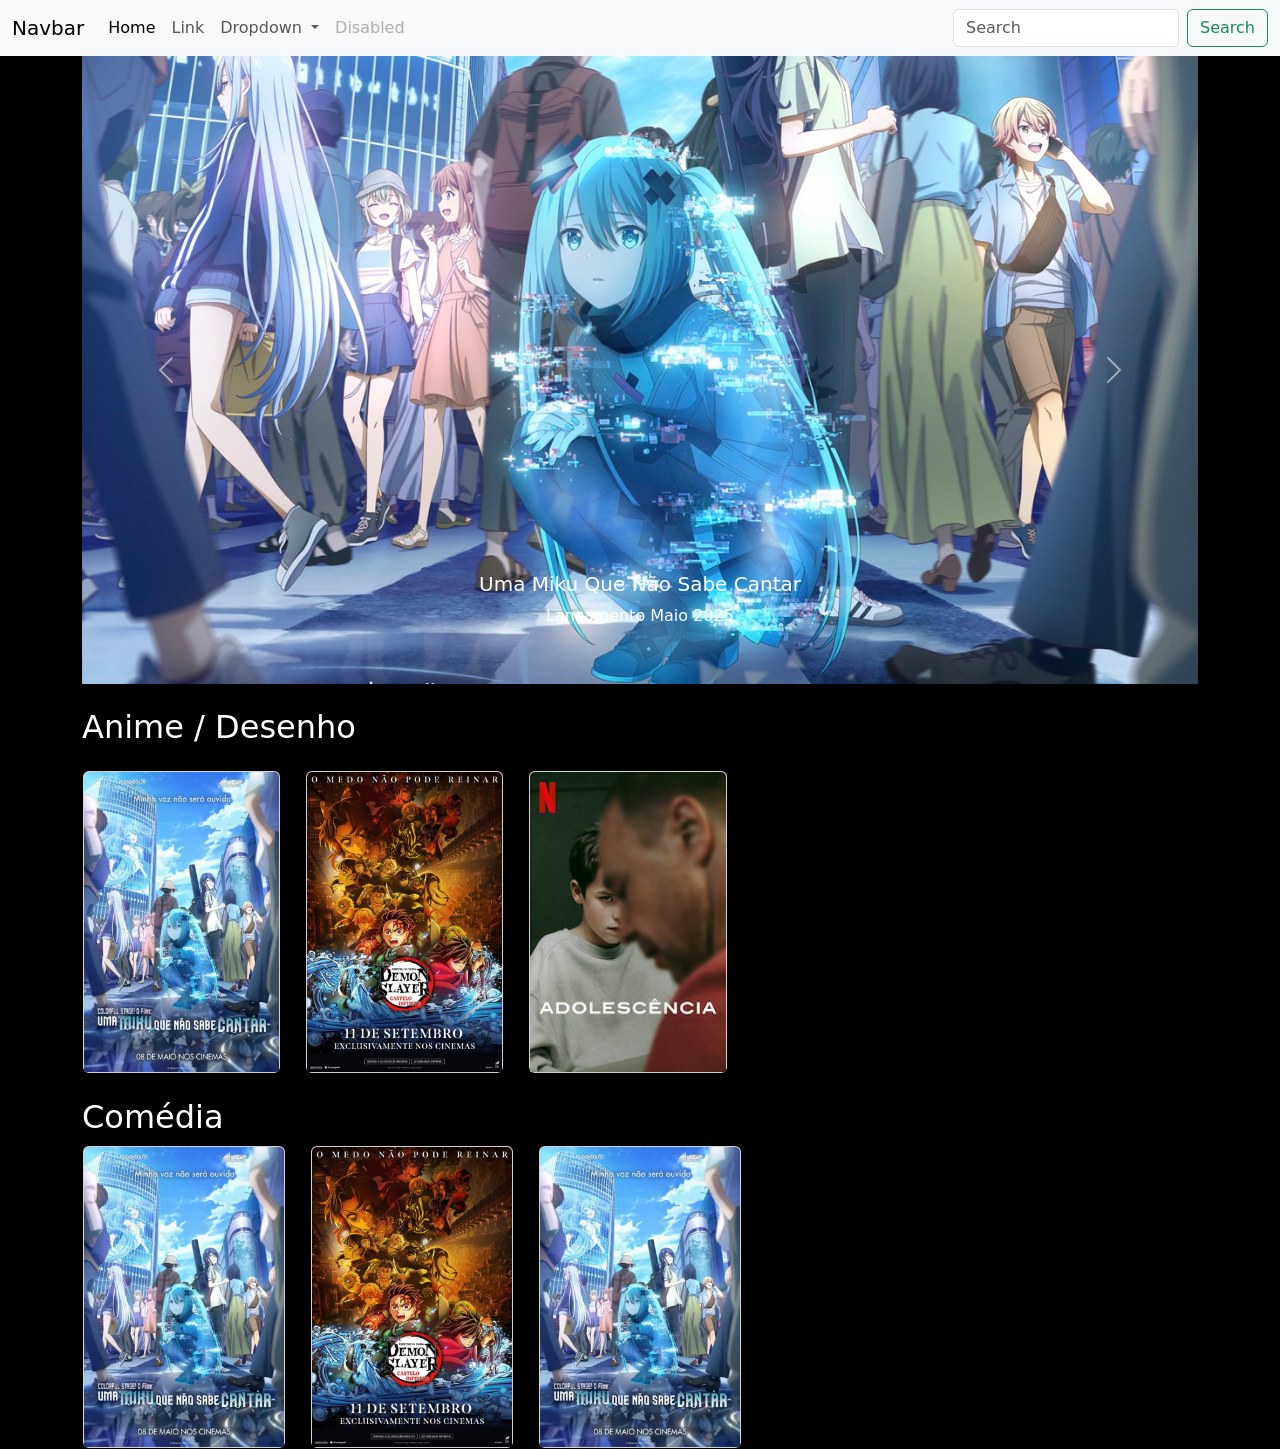
==== index.html @ 9fa7f621 "mudancas" ====
<!DOCTYPE html>
<html lang="en">

<head>
   <meta charset="UTF-8">
   <meta name="viewport" content="width=device-width, initial-scale=1.0, shrink-to-fit=no">

   <link rel="stylesheet" href="assets/css/bootstrap.css">
   <link rel="stylesheet" href="assets/css/style_movies.css">

   <title>Boot</title>
</head>

<body>

   <!-- #region Navbar-->
   <nav class="navbar navbar-expand-lg bg-body-tertiary">
      <div class="container-fluid">
        <a class="navbar-brand" href="#">Navbar</a>
        <button class="navbar-toggler" type="button" data-bs-toggle="collapse" data-bs-target="#navbarSupportedContent" aria-controls="navbarSupportedContent" aria-expanded="false" aria-label="Toggle navigation">
          <span class="navbar-toggler-icon"></span>
        </button>
        <div class="collapse navbar-collapse" id="navbarSupportedContent">
          <ul class="navbar-nav me-auto mb-2 mb-lg-0">
            <li class="nav-item">
              <a class="nav-link active" aria-current="page" href="#">Home</a>
            </li>
            <li class="nav-item">
              <a class="nav-link" href="#">Link</a>
            </li>
            <li class="nav-item dropdown">
              <a class="nav-link dropdown-toggle" href="#" role="button" data-bs-toggle="dropdown" aria-expanded="false">
                Dropdown
              </a>
              <ul class="dropdown-menu">
                <li><a class="dropdown-item" href="#">Action</a></li>
                <li><a class="dropdown-item" href="#">Another action</a></li>
                <li><hr class="dropdown-divider"></li>
                <li><a class="dropdown-item" href="#">Something else here</a></li>
              </ul>
            </li>
            <li class="nav-item">
              <a class="nav-link disabled" aria-disabled="true">Disabled</a>
            </li>
          </ul>
          <form class="d-flex" role="search">
            <input class="form-control me-2" type="search" placeholder="Search" aria-label="Search">
            <button class="btn btn-outline-success" type="submit">Search</button>
          </form>
        </div>
      </div>
    </nav>
   <!-- #endregion -->

   <!-- #region Carousel <-->
   <div class="container mb-4">
      <div id="carouselExampleAutoplaying" class="carousel slide" data-bs-ride="carousel">
         <div class="carousel-inner">
           <div class="carousel-item active">
             <img src="assets/images/hatsune-miku-capa-grande.webp" class="d-block w-100" alt="...">
             <div class="carousel-caption d-block">
               <h5>Uma Miku Que Não Sabe Cantar</h5>
               <p>Lançamento Maio 2025</p>
             </div>
           </div>
           <div class="carousel-item">
             <img src="assets/images/demon-slayer-capa-grande.webp" class="d-block w-100" alt="...">
             <div class="carousel-caption d-block">
               <h5>Demon Slayer: Castelo Infinito</h5>
               <p>Lançamento Setembro 2025</p>
             </div>
           </div>
           <div class="carousel-item">
             <img src="assets/images/hatsune-miku-capa-grande.webp" class="d-block w-100" alt="...">
             <div class="carousel-caption d-block">
               <h5>Uma Miku Que Não Sabe Cantar</h5>
               <p>Lançamento Julho 2025</p>
             </div>
           </div>
         </div>
         <button class="carousel-control-prev" type="button" data-bs-target="#carouselExampleAutoplaying" data-bs-slide="prev">
           <span class="carousel-control-prev-icon" aria-hidden="true"></span>
           <span class="visually-hidden">Previous</span>
         </button>
         <button class="carousel-control-next" type="button" data-bs-target="#carouselExampleAutoplaying" data-bs-slide="next">
           <span class="carousel-control-next-icon" aria-hidden="true"></span>
           <span class="visually-hidden">Next</span>
         </button>
       </div>
   </div>
    <!-- #endregion -->
   
   <!-- #region Container Comédia-->
   <div class="container container-fluid mb-2">
      <h2>Anime / Desenho</h2>

      <div class="card-area">
         <div class="row row-cols-2 row-cols-sm-4 row-cols-md-5 flex-nowrap g-3 g-md-0">
         <div class="col pt-md-3 pb-md-3 ps-md-4">
         <!-- #region Hatsune Miku card -->
            <button type="button" class="btn p-0" data-bs-toggle="modal"
            data-bs-target="#HatsuneMikuModal">
               <div class="card">
                  <img src="assets/images/hatsune-miku-capa.webp"    class="card-img-top" alt="hatsune-miku-capa">
               </div>
            </button>

            <!-- Modal -->
            <div class="modal fade" id="HatsuneMikuModal" tabindex="-1" aria-labelledby="exampleModalLabel"
               aria-hidden="true">
               <div class="modal-dialog">
                  <div class="modal-content">
                     <div class="modal-header">
                        <h1 class="modal-title fs-5" id="exampleModalLabel">Uma Miku Que Não Sabe Cantar</h1>
                        <button type="button" class="btn-close" data-bs-dismiss="modal" aria-label="Close"></button>
                     </div>
                     <div class="modal-body">
                        <img src="assets/images/hatsune-miku-capa-grande.webp" alt="hatsune-miku-capa-grande"
                           class="img-fluid mb-2">
                        <p style="text-align: justify; text-indent: 1.5em;">Hatsune Miku, a icônica diva virtual, luta
                           para compartilhar sua música com todos, mas algo não está funcionando. É então que ela cruza
                           caminhos com Ichika, uma jovem cantora com um talento único para tocar os corações das
                           pessoas através de suas apresentações de rua. Desesperada, Miku pede sua ajuda para garantir
                           que sua música alcance aqueles que mais precisam. Juntas, elas embarcam em uma aventura
                           mágica e musical que mudará suas vidas para sempre.</p>
                     </div>
                     <div class="modal-footer">
                        <button type="button" class="btn btn-secondary" data-bs-dismiss="modal">Close</button>
                     </div>
                  </div>
               </div>
            </div>
         <!-- #endregion -->
         </div>
         <div class="col pt-md-3 pb-md-3 ps-md-4">
         <!-- #region Demon Slayer card -->
            <button type="button" class="btn p-0" data-bs-toggle="modal"
            data-bs-target="#demonSlayerModal">
               <div class="card h-100">
                  <img src="assets/images/demon-slayer-capa.webp"    class="card-img-top" alt="demon-slayer-capa">
               </div>
            </button>

            <!-- Modal -->
            <div class="modal fade" id="demonSlayerModal" tabindex="-1" aria-labelledby="exampleModalLabel"
               aria-hidden="true">
               <div class="modal-dialog">
                  <div class="modal-content">
                     <div class="modal-header">
                        <h1 class="modal-title fs-5" id="Demon Slayer">Demon Slayer: Castelo Infinito</h1>
                        <button type="button" class="btn-close" data-bs-dismiss="modal" aria-label="Close"></button>
                     </div>
                     <div class="modal-body">
                        <img src="assets/images/demon-slayer-capa-grande.webp" alt="demon-slayer-capa-grande"
                           class="img-fluid mb-2">
                        <p style="text-align: justify; text-indent: 1.5em;">Japão, era Taisho. Tanjiro, um bondoso
                           jovem
                           que ganha a vida vendendo carvão, descobre que sua família foi massacrada por um demônio.
                           E
                           pra piorar, Nezuko, sua irmã mais nova e única sobrevivente, também foi transformada num
                           demônio. Arrasado com esta sombria realidade, Tanjiro decide se tornar um matador de
                           demônios
                           para fazer sua irmã voltar a ser humana, e para matar o demônio que matou sua família. Um
                           triste conto sobre dois irmãos, onde os destinos dos humanos e dos demônios se entrelaçam,
                           começa agora.</p>
                     </div>
                     <div class="modal-footer">
                        <button type="button" class="btn btn-secondary" data-bs-dismiss="modal">Close</button>
                     </div>
                  </div>
               </div>
            </div>
         <!-- #endregion -->
         </div>
         <div class="col pt-md-3 pb-md-3 ps-md-4">
         <!-- #region Demon Slayer card -->
            <button type="button" class="btn p-0"data-bs-toggle="modal"
            data-bs-target="#13">
               <div class="card h-100">
                  <img src="assets/images/adolescencia.jpg"   class="card-img-top" alt="adolescencia">
               </div>
            </button>
         </div>
         </div>
      </div>
   </div>
   <!-- #endregion -->
   

   <!-- #region Container Comédia-->
   <div class="container container-fluid">
      <h2>Comédia</h2>

      <div class="overflow-x-scroll">
         <div class="row row-cols-2 row-cols-sm-4 row-cols-md-5 flex-nowrap">
         <div class="col">
         <!-- #region Hatsune Miku card -->
            <button type="button" class="btn p-0" data-bs-toggle="modal"
            data-bs-target="#HatsuneMikuModal">
               <div class="card h-100">
                  <img src="assets/images/hatsune-miku-capa.webp"    class="card-img-top" alt="hatsune-miku-capa">
               </div>
            </button>

            <!-- Modal -->
            <div class="modal fade" id="HatsuneMikuModal" tabindex="-1" aria-labelledby="exampleModalLabel"
               aria-hidden="true">
               <div class="modal-dialog">
                  <div class="modal-content">
                     <div class="modal-header">
                        <h1 class="modal-title fs-5" id="exampleModalLabel">Uma Miku Que Não Sabe Cantar</h1>
                        <button type="button" class="btn-close" data-bs-dismiss="modal" aria-label="Close"></button>
                     </div>
                     <div class="modal-body">
                        <img src="assets/images/hatsune-miku-capa-grande.webp" alt="hatsune-miku-capa-grande"
                           class="img-fluid mb-2">
                        <p style="text-align: justify; text-indent: 1.5em;">Hatsune Miku, a icônica diva virtual, luta
                           para compartilhar sua música com todos, mas algo não está funcionando. É então que ela cruza
                           caminhos com Ichika, uma jovem cantora com um talento único para tocar os corações das
                           pessoas através de suas apresentações de rua. Desesperada, Miku pede sua ajuda para garantir
                           que sua música alcance aqueles que mais precisam. Juntas, elas embarcam em uma aventura
                           mágica e musical que mudará suas vidas para sempre.</p>
                     </div>
                     <div class="modal-footer">
                        <button type="button" class="btn btn-secondary" data-bs-dismiss="modal">Close</button>
                     </div>
                  </div>
               </div>
            </div>
         <!-- #endregion -->
         </div>
         <div class="col">
         <!-- #region Demon Slayer card -->
            <button type="button" class="btn p-0" data-bs-toggle="modal"
            data-bs-target="#demonSlayerModal">
               <div class="card h-100">
                  <img src="assets/images/demon-slayer-capa.webp"    class="card-img-top" alt="demon-slayer-capa">
               </div>
            </button>

            <!-- Modal -->
            <div class="modal fade" id="demonSlayerModal" tabindex="-1" aria-labelledby="exampleModalLabel"
               aria-hidden="true">
               <div class="modal-dialog">
                  <div class="modal-content">
                     <div class="modal-header">
                        <h1 class="modal-title fs-5" id="Demon Slayer">Demon Slayer: Castelo Infinito</h1>
                        <button type="button" class="btn-close" data-bs-dismiss="modal" aria-label="Close"></button>
                     </div>
                     <div class="modal-body">
                        <img src="assets/images/demon-slayer-capa-grande.webp" alt="demon-slayer-capa-grande"
                           class="img-fluid mb-2">
                        <p style="text-align: justify; text-indent: 1.5em;">Japão, era Taisho. Tanjiro, um bondoso
                           jovem
                           que ganha a vida vendendo carvão, descobre que sua família foi massacrada por um demônio.
                           E
                           pra piorar, Nezuko, sua irmã mais nova e única sobrevivente, também foi transformada num
                           demônio. Arrasado com esta sombria realidade, Tanjiro decide se tornar um matador de
                           demônios
                           para fazer sua irmã voltar a ser humana, e para matar o demônio que matou sua família. Um
                           triste conto sobre dois irmãos, onde os destinos dos humanos e dos demônios se entrelaçam,
                           começa agora.</p>
                     </div>
                     <div class="modal-footer">
                        <button type="button" class="btn btn-secondary" data-bs-dismiss="modal">Close</button>
                     </div>
                  </div>
               </div>
            </div>
         <!-- #endregion -->
         </div>
         <div class="col">
         <!-- #region Hatsune Miku Card -->
            <button type="button" class="btn p-0" data-bs-toggle="modal"
            data-bs-target="#HatsuneMikuModal">
               <div class="card h-100">
                  <img src="assets/images/hatsune-miku-capa.webp"    class="card-img-top" alt="hatsune-miku-capa">
               </div>
            </button>

            <!-- Modal -->
            <div class="modal fade" id="HatsuneMikuModal" tabindex="-1" aria-labelledby="exampleModalLabel"
               aria-hidden="true">
               <div class="modal-dialog">
                  <div class="modal-content">
                     <div class="modal-header">
                        <h1 class="modal-title fs-5" id="exampleModalLabel">Uma Miku Que Não Sabe Cantar</h1>
                        <button type="button" class="btn-close" data-bs-dismiss="modal" aria-label="Close"></button>
                     </div>
                     <div class="modal-body">
                        <img src="assets/images/hatsune-miku-capa-grande.webp" alt="hatsune-miku-capa-grande"
                           class="img-fluid mb-2">
                        <p style="text-align: justify; text-indent: 1.5em;">Hatsune Miku, a icônica diva virtual, luta
                           para compartilhar sua música com todos, mas algo não está funcionando. É então que ela cruza
                           caminhos com Ichika, uma jovem cantora com um talento único para tocar os corações das
                           pessoas através de suas apresentações de rua. Desesperada, Miku pede sua ajuda para garantir
                           que sua música alcance aqueles que mais precisam. Juntas, elas embarcam em uma aventura
                           mágica e musical que mudará suas vidas para sempre.</p>
                     </div>
                     <div class="modal-footer">
                        <button type="button" class="btn btn-secondary" data-bs-dismiss="modal">Close</button>
                     </div>
                  </div>
               </div>
            </div>
         <!-- #endregion -->
         </div>
      </div>
   </div>
   <!-- #endregion -->

   <script src="assets/js/bootstrap.bundle.js"></script>
   <script src="assets/js/script.js"></script>
</body>

</html>
---- assets/css/style_movies.css ----
body {
    background-color: black;
    color: white;
    margin: 0;
    padding: 0;
  }

  .content {
    position: relative;
    z-index: 2;
  }

  .card {
    height: 100%;
    width: 100%;
    display: flex;
    flex-direction: column;
    aspect-ratio: 32/47;
  }
  .card img {
    object-fit: fit;
    height: 300px;
    width: 100%;
  }
  @media(min-width: 768px){
  .card:hover{
    transform: scale(1.1);
  }
  }
  .text-darkgrey {
    color: darkgrey;
  }

  .card-area {
    overflow-x: scroll;
    overflow-y: hidden;
  }
  @media(min-width: 768px){
  .card-area {
    position: relative; left: -1.5rem;
  }
}
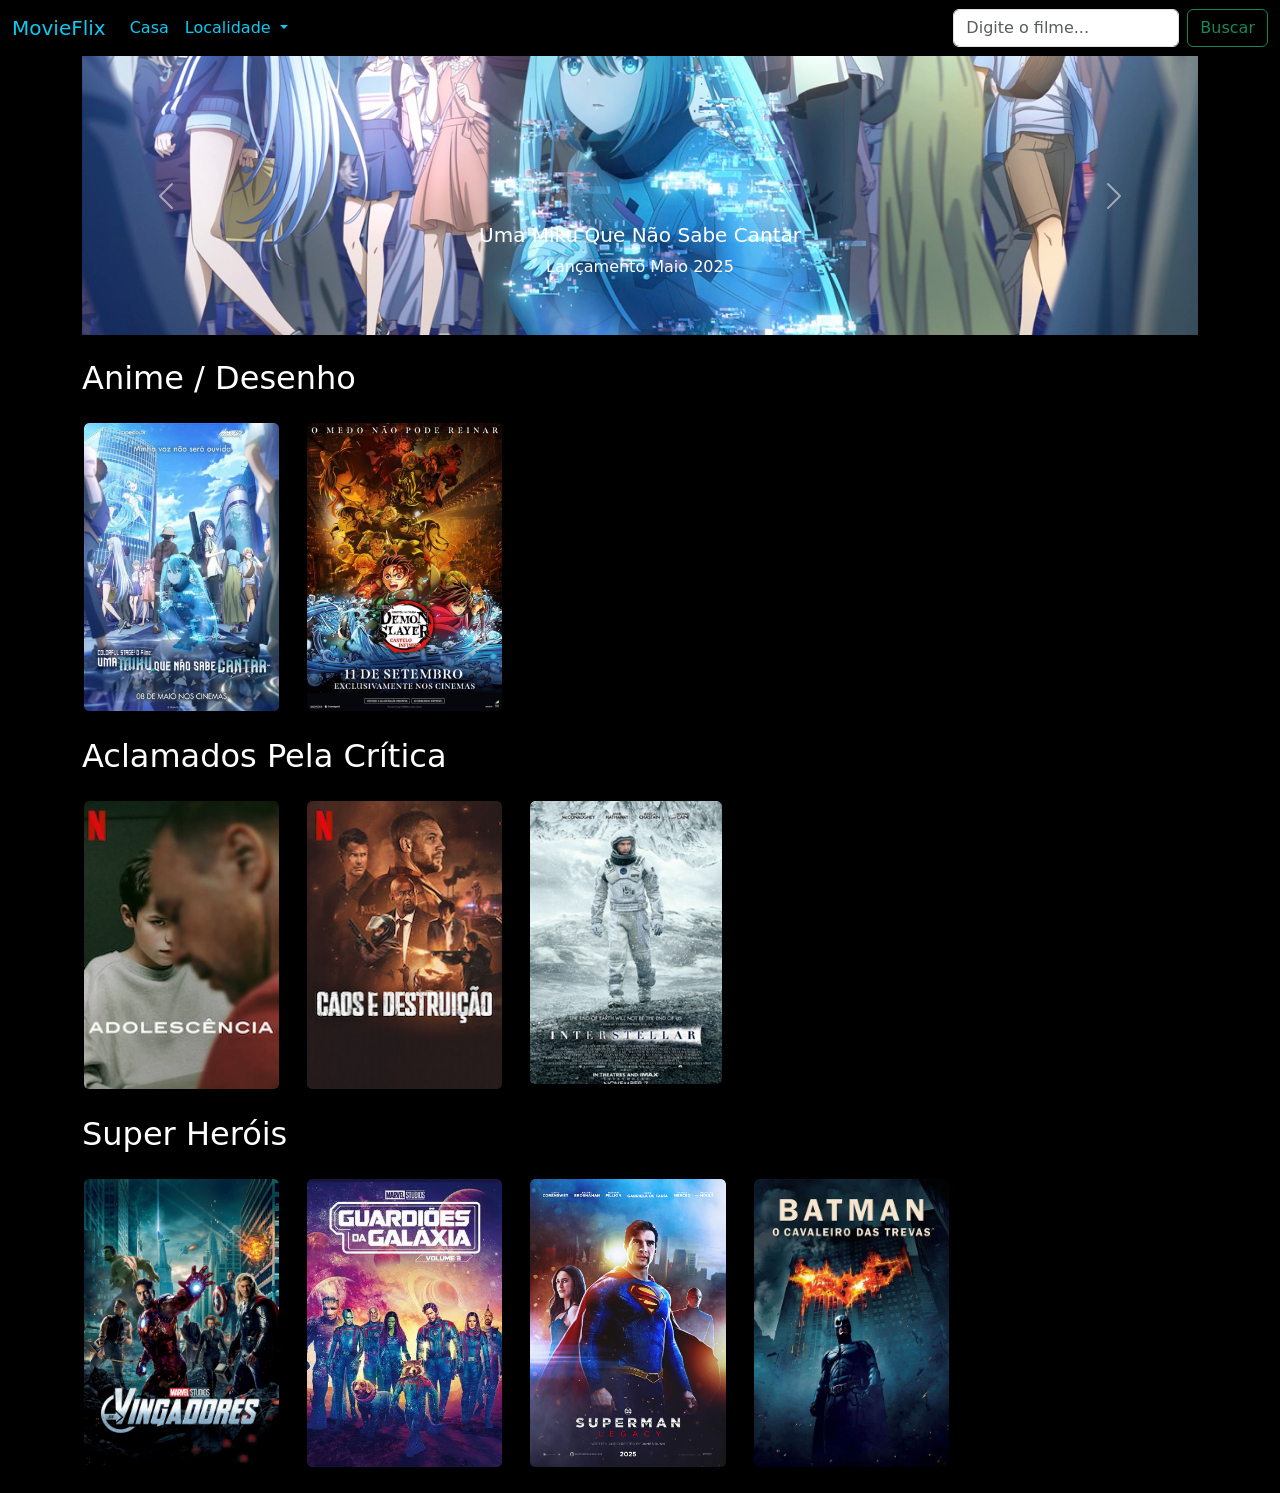
==== commit 9b370551: "add more category and changed modal" ====
--- a/index.html
+++ b/index.html
@@ -7,6 +7,7 @@
 
    <link rel="stylesheet" href="assets/css/bootstrap.css">
    <link rel="stylesheet" href="assets/css/style_movies.css">
+   <link rel="stylesheet" href="assets/css/style_modal.css">
 
    <title>Boot</title>
 </head>
@@ -14,38 +15,32 @@
 <body>
 
    <!-- #region Navbar-->
-   <nav class="navbar navbar-expand-lg bg-body-tertiary">
+   <nav class="navbar navbar-expand-lg">
       <div class="container-fluid">
-        <a class="navbar-brand" href="#">Navbar</a>
+        <a class="navbar-brand text-info" href="#">MovieFlix</a>
         <button class="navbar-toggler" type="button" data-bs-toggle="collapse" data-bs-target="#navbarSupportedContent" aria-controls="navbarSupportedContent" aria-expanded="false" aria-label="Toggle navigation">
           <span class="navbar-toggler-icon"></span>
         </button>
         <div class="collapse navbar-collapse" id="navbarSupportedContent">
           <ul class="navbar-nav me-auto mb-2 mb-lg-0">
             <li class="nav-item">
-              <a class="nav-link active" aria-current="page" href="#">Home</a>
-            </li>
-            <li class="nav-item">
-              <a class="nav-link" href="#">Link</a>
+              <a class="nav-link active text-info" aria-current="page" href="#">Casa</a>
             </li>
             <li class="nav-item dropdown">
-              <a class="nav-link dropdown-toggle" href="#" role="button" data-bs-toggle="dropdown" aria-expanded="false">
-                Dropdown
+              <a class="nav-link dropdown-toggle text-info" href="#" role="button" data-bs-toggle="dropdown" aria-expanded="false">
+                Localidade
               </a>
-              <ul class="dropdown-menu">
-                <li><a class="dropdown-item" href="#">Action</a></li>
-                <li><a class="dropdown-item" href="#">Another action</a></li>
+              <ul class="dropdown-menu" style="background-color: #0F0F0F;">
+                <li><a class="dropdown-item text-info" href="#">Rio de Janeiro</a></li>
+                <li><a class="dropdown-item text-info" href="#">São Paulo</a></li>
                 <li><hr class="dropdown-divider"></li>
-                <li><a class="dropdown-item" href="#">Something else here</a></li>
+                <li><a class="dropdown-item text-info" href="#">Brasil</a></li>
               </ul>
-            </li>
-            <li class="nav-item">
-              <a class="nav-link disabled" aria-disabled="true">Disabled</a>
             </li>
           </ul>
           <form class="d-flex" role="search">
-            <input class="form-control me-2" type="search" placeholder="Search" aria-label="Search">
-            <button class="btn btn-outline-success" type="submit">Search</button>
+            <input class="form-control me-2" type="search" placeholder="Digite o filme..." aria-label="Search">
+            <button class="btn btn-outline-success" type="submit">Buscar</button>
           </form>
         </div>
       </div>
@@ -71,10 +66,10 @@
              </div>
            </div>
            <div class="carousel-item">
-             <img src="assets/images/hatsune-miku-capa-grande.webp" class="d-block w-100" alt="...">
+             <img src="assets/images/interestelar-capa-grande.png" class="d-block w-100" alt="...">
              <div class="carousel-caption d-block">
-               <h5>Uma Miku Que Não Sabe Cantar</h5>
-               <p>Lançamento Julho 2025</p>
+               <h5>Interestelar</h5>
+               <p>Lançamento Janeiro 2025</p>
              </div>
            </div>
          </div>
@@ -90,7 +85,7 @@
    </div>
     <!-- #endregion -->
    
-   <!-- #region Container Comédia-->
+   <!-- #region Container Anime-->
    <div class="container container-fluid mb-2">
       <h2>Anime / Desenho</h2>
 
@@ -106,30 +101,42 @@
             </button>
 
             <!-- Modal -->
-            <div class="modal fade" id="HatsuneMikuModal" tabindex="-1" aria-labelledby="exampleModalLabel"
-               aria-hidden="true">
-               <div class="modal-dialog">
-                  <div class="modal-content">
-                     <div class="modal-header">
-                        <h1 class="modal-title fs-5" id="exampleModalLabel">Uma Miku Que Não Sabe Cantar</h1>
-                        <button type="button" class="btn-close" data-bs-dismiss="modal" aria-label="Close"></button>
-                     </div>
-                     <div class="modal-body">
-                        <img src="assets/images/hatsune-miku-capa-grande.webp" alt="hatsune-miku-capa-grande"
-                           class="img-fluid mb-2">
-                        <p style="text-align: justify; text-indent: 1.5em;">Hatsune Miku, a icônica diva virtual, luta
-                           para compartilhar sua música com todos, mas algo não está funcionando. É então que ela cruza
-                           caminhos com Ichika, uma jovem cantora com um talento único para tocar os corações das
-                           pessoas através de suas apresentações de rua. Desesperada, Miku pede sua ajuda para garantir
-                           que sua música alcance aqueles que mais precisam. Juntas, elas embarcam em uma aventura
-                           mágica e musical que mudará suas vidas para sempre.</p>
-                     </div>
-                     <div class="modal-footer">
-                        <button type="button" class="btn btn-secondary" data-bs-dismiss="modal">Close</button>
-                     </div>
-                  </div>
-               </div>
-            </div>
+            <div class="modal fade" id="HatsuneMikuModal" tabindex="-1" aria-hidden="true">
+               <div class="modal-dialog modal-dialog-centered modal-lg">
+                 <div class="modal-content bg-darkgrey text-white border-0 rounded-4 overflow-hidden">
+             
+                   <div class="modal-body p-0 position-relative">
+                     <div class="position-relative">
+                       <img src="assets/images/hatsune-miku-capa-grande.webp" class="w-100 object-fit-cover" style="max-height: 300px; object-position: top;" alt="">
+                       <button type="button" class="btn-close btn-close-white position-absolute top-0 end-0 m-3" data-bs-dismiss="modal" aria-label="Close"></button>
+                       <div class="position-absolute bottom-0 start-0 w-100 p-4 bg-gradient-dark">
+                         <h1 class="display-6 fw-bold text-shadow">UMA MIKU QUE NÃO SABE CANTAR</h1>
+                       </div>
+                     </div>
+             
+                     <div class="p-4">
+                       <div class="mb-3 d-flex flex-wrap gap-2">
+                         <span class="badge bg-secondary">2025</span>
+                         <span class="badge bg-secondary">A10</span>
+                         <span class="badge bg-secondary">Filme</span>
+                         <span class="badge bg-secondary">Anime</span>
+                       </div>
+             
+                       <p style="text-align: justify; text-indent: 1.5em;">Hatsune Miku, a icônica diva virtual, luta
+                        para compartilhar sua música com todos, mas algo não está funcionando. É então que ela cruza
+                        caminhos com Ichika, uma jovem cantora com um talento único para tocar os corações das
+                        pessoas através de suas apresentações de rua. Desesperada, Miku pede sua ajuda para garantir
+                        que sua música alcance aqueles que mais precisam. Juntas, elas embarcam em uma aventura
+                        mágica e musical que mudará suas vidas para sempre.</p>
+             
+                       <button class="btn btn-info mt-3">
+                         Vamos lá <i class="bi bi-arrow-right"></i>
+                       </button>
+                     </div>
+                   </div>
+                 </div>
+               </div>
+             </div>
          <!-- #endregion -->
          </div>
          <div class="col pt-md-3 pb-md-3 ps-md-4">
@@ -142,44 +149,47 @@
             </button>
 
             <!-- Modal -->
-            <div class="modal fade" id="demonSlayerModal" tabindex="-1" aria-labelledby="exampleModalLabel"
-               aria-hidden="true">
-               <div class="modal-dialog">
-                  <div class="modal-content">
-                     <div class="modal-header">
-                        <h1 class="modal-title fs-5" id="Demon Slayer">Demon Slayer: Castelo Infinito</h1>
-                        <button type="button" class="btn-close" data-bs-dismiss="modal" aria-label="Close"></button>
-                     </div>
-                     <div class="modal-body">
-                        <img src="assets/images/demon-slayer-capa-grande.webp" alt="demon-slayer-capa-grande"
-                           class="img-fluid mb-2">
-                        <p style="text-align: justify; text-indent: 1.5em;">Japão, era Taisho. Tanjiro, um bondoso
-                           jovem
-                           que ganha a vida vendendo carvão, descobre que sua família foi massacrada por um demônio.
-                           E
-                           pra piorar, Nezuko, sua irmã mais nova e única sobrevivente, também foi transformada num
-                           demônio. Arrasado com esta sombria realidade, Tanjiro decide se tornar um matador de
-                           demônios
-                           para fazer sua irmã voltar a ser humana, e para matar o demônio que matou sua família. Um
-                           triste conto sobre dois irmãos, onde os destinos dos humanos e dos demônios se entrelaçam,
-                           começa agora.</p>
-                     </div>
-                     <div class="modal-footer">
-                        <button type="button" class="btn btn-secondary" data-bs-dismiss="modal">Close</button>
-                     </div>
-                  </div>
-               </div>
-            </div>
+            <div class="modal fade" id="demonSlayerModal" tabindex="-1" aria-hidden="true">
+               <div class="modal-dialog modal-dialog-centered modal-lg">
+                 <div class="modal-content bg-darkgrey text-white border-0 rounded-4 overflow-hidden">
+             
+                   <div class="modal-body p-0 position-relative">
+                     <div class="position-relative">
+                       <img src="assets/images/demon-slayer-capa-grande.webp" class="w-100 object-fit-cover" style="max-height: 300px; object-position: top;" alt="">
+                       <button type="button" class="btn-close btn-close-white position-absolute top-0 end-0 m-3" data-bs-dismiss="modal" aria-label="Close"></button>
+                       <div class="position-absolute bottom-0 start-0 w-100 p-4 bg-gradient-dark">
+                         <h1 class="display-6 fw-bold text-shadow">DEMON SLAYER</h1>
+                       </div>
+                     </div>
+             
+                     <div class="p-4">
+                       <div class="mb-3 d-flex flex-wrap gap-2">
+                         <span class="badge bg-secondary">2025</span>
+                         <span class="badge bg-secondary">A12</span>
+                         <span class="badge bg-secondary">Filme</span>
+                         <span class="badge bg-secondary">Anime</span>
+                       </div>
+             
+                       <p style="text-align: justify; text-indent: 1.5em;">Japão, era Taisho. Tanjiro, um bondoso
+                        jovem
+                        que ganha a vida vendendo carvão, descobre que sua família foi massacrada por um demônio.
+                        E
+                        pra piorar, Nezuko, sua irmã mais nova e única sobrevivente, também foi transformada num
+                        demônio. Arrasado com esta sombria realidade, Tanjiro decide se tornar um matador de
+                        demônios
+                        para fazer sua irmã voltar a ser humana, e para matar o demônio que matou sua família. Um
+                        triste conto sobre dois irmãos, onde os destinos dos humanos e dos demônios se entrelaçam,
+                        começa agora.</p>
+             
+                       <button class="btn btn-info mt-3">
+                         Vamos lá <i class="bi bi-arrow-right"></i>
+                       </button>
+                     </div>
+                   </div>
+                 </div>
+               </div>
+             </div>
          <!-- #endregion -->
-         </div>
-         <div class="col pt-md-3 pb-md-3 ps-md-4">
-         <!-- #region Demon Slayer card -->
-            <button type="button" class="btn p-0"data-bs-toggle="modal"
-            data-bs-target="#13">
-               <div class="card h-100">
-                  <img src="assets/images/adolescencia.jpg"   class="card-img-top" alt="adolescencia">
-               </div>
-            </button>
          </div>
          </div>
       </div>
@@ -187,128 +197,343 @@
    <!-- #endregion -->
    
 
-   <!-- #region Container Comédia-->
-   <div class="container container-fluid">
-      <h2>Comédia</h2>
-
-      <div class="overflow-x-scroll">
-         <div class="row row-cols-2 row-cols-sm-4 row-cols-md-5 flex-nowrap">
-         <div class="col">
-         <!-- #region Hatsune Miku card -->
+   <!-- #region Container Serio-->
+   <div class="container container-fluid mb-2">
+      <h2>Aclamados Pela Crítica</h2>
+
+      <div class="card-area">
+         <div class="row row-cols-2 row-cols-sm-4 row-cols-md-5 flex-nowrap g-3 g-md-0">
+         <div class="col pt-md-3 pb-md-3 ps-md-4">
+         <!-- #region Adolescencia card -->
             <button type="button" class="btn p-0" data-bs-toggle="modal"
-            data-bs-target="#HatsuneMikuModal">
+            data-bs-target="#AdolescenciaModal">
                <div class="card h-100">
-                  <img src="assets/images/hatsune-miku-capa.webp"    class="card-img-top" alt="hatsune-miku-capa">
+                  <img src="assets/images/adolescencia.jpg"    class="card-img-top" alt="adolescencia">
                </div>
             </button>
 
             <!-- Modal -->
-            <div class="modal fade" id="HatsuneMikuModal" tabindex="-1" aria-labelledby="exampleModalLabel"
-               aria-hidden="true">
-               <div class="modal-dialog">
-                  <div class="modal-content">
-                     <div class="modal-header">
-                        <h1 class="modal-title fs-5" id="exampleModalLabel">Uma Miku Que Não Sabe Cantar</h1>
-                        <button type="button" class="btn-close" data-bs-dismiss="modal" aria-label="Close"></button>
-                     </div>
-                     <div class="modal-body">
-                        <img src="assets/images/hatsune-miku-capa-grande.webp" alt="hatsune-miku-capa-grande"
-                           class="img-fluid mb-2">
-                        <p style="text-align: justify; text-indent: 1.5em;">Hatsune Miku, a icônica diva virtual, luta
-                           para compartilhar sua música com todos, mas algo não está funcionando. É então que ela cruza
-                           caminhos com Ichika, uma jovem cantora com um talento único para tocar os corações das
-                           pessoas através de suas apresentações de rua. Desesperada, Miku pede sua ajuda para garantir
-                           que sua música alcance aqueles que mais precisam. Juntas, elas embarcam em uma aventura
-                           mágica e musical que mudará suas vidas para sempre.</p>
-                     </div>
-                     <div class="modal-footer">
-                        <button type="button" class="btn btn-secondary" data-bs-dismiss="modal">Close</button>
-                     </div>
+            <div class="modal fade" id="AdolescenciaModal" tabindex="-1" aria-hidden="true">
+               <div class="modal-dialog modal-dialog-centered modal-lg">
+                 <div class="modal-content bg-darkgrey text-white border-0 rounded-4 overflow-hidden">
+             
+                   <div class="modal-body p-0 position-relative">
+                     <div class="position-relative">
+                       <img src="assets/images/adolescencia-capa-grande.png" class="w-100 object-fit-cover" style="max-height: 300px; object-position: top;" alt="">
+                       <button type="button" class="btn-close btn-close-white position-absolute top-0 end-0 m-3" data-bs-dismiss="modal" aria-label="Close"></button>
+                       <div class="position-absolute bottom-0 start-0 w-100 p-4 bg-gradient-dark">
+                         <h1 class="display-6 fw-bold text-shadow">ADOLESCÊNCIA</h1>
+                       </div>
+                     </div>
+             
+                     <div class="p-4">
+                       <div class="mb-3 d-flex flex-wrap gap-2">
+                         <span class="badge bg-secondary">2025</span>
+                         <span class="badge bg-secondary">A14</span>
+                         <span class="badge bg-secondary">Minissérie</span>
+                         <span class="badge bg-secondary">Realities</span>
+                       </div>
+             
+                       <p style="text-align: justify; text-indent: 1.5em;">Em uma pequena cidade do Reino Unido, o menino Jamie, de 13 anos, é acusado de assassinar o seu colega de classe. Enquanto a família vive momentos de grande terror e medo, o pai tenta entender a situação e a psicóloga tenta conversar com o menino para desvendar sua mente. Em meio a tudo, o detetive Luke Bascombe luta para investigar o caso nos mínimos detalhes e descobrir a verdade.</p>
+             
+                       <button class="btn btn-info mt-3">
+                         Vamos lá <i class="bi bi-arrow-right"></i>
+                       </button>
+                     </div>
+                   </div>
+                 </div>
+               </div>
+             </div>
+         <!-- #endregion -->
+         </div>
+         <div class="col pt-md-3 pb-md-3 ps-md-4">
+         <!-- #region CaosEDestruicao card -->
+               <button type="button" class="btn p-0" data-bs-toggle="modal"
+               data-bs-target="#CaosEDestruicaoModal">
+                  <div class="card h-100">
+                     <img src="assets/images/caos_e_destruicao.jpg"    class="card-img-top" alt="adolescencia">
                   </div>
-               </div>
+               </button>
+   
+               <!-- Modal -->
+               <div class="modal fade" id="CaosEDestruicaoModal" tabindex="-1" aria-hidden="true">
+                  <div class="modal-dialog modal-dialog-centered modal-lg">
+                    <div class="modal-content bg-darkgrey text-white border-0 rounded-4 overflow-hidden">
+                
+                      <div class="modal-body p-0 position-relative">
+                        <div class="position-relative">
+                          <img src="assets/images/caos-e-destruicao-capa-grande.png" class="w-100 object-fit-cover" style="max-height: 300px; object-position: top;" alt="">
+                          <button type="button" class="btn-close btn-close-white position-absolute top-0 end-0 m-3" data-bs-dismiss="modal" aria-label="Close"></button>
+                          <div class="position-absolute bottom-0 start-0 w-100 p-4 bg-gradient-dark">
+                            <h1 class="display-6 fw-bold text-shadow">CAOS E DESTRUIÇÃO</h1>
+                          </div>
+                        </div>
+                
+                        <div class="p-4">
+                          <div class="mb-3 d-flex flex-wrap gap-2">
+                            <span class="badge bg-secondary">2025</span>
+                            <span class="badge bg-secondary">A14</span>
+                            <span class="badge bg-secondary">Filme</span>
+                            <span class="badge bg-secondary">Ação</span>
+                          </div>
+                
+                          <p style="text-align: justify; text-indent: 1.5em;">Em Caos e Destruição, um detetive policial desiludido chamado Walker (Tom Hardy) continua lutando contra o submundo do crime que tem tomado conta da sua cidade. Depois que uma operação de venda de drogas acaba mal, Walker se mete no meio de uma trama perigosa, procurado por uma série de facções e poderes paralelos relacionados a um vingativo criminoso e um político desonesto e seus capangas. Enquanto tenta se infiltrar no obscuro universo do crime com o objetivo de resgatar o filho do político, Walker não apenas desvenda uma teia complexa de conspiração e corrupção, mas é obrigado a confrontar os demônios de seu passado.</p>
+                
+                          <button class="btn btn-info mt-3">
+                            Vamos lá <i class="bi bi-arrow-right"></i>
+                          </button>
+                        </div>
+                      </div>
+                    </div>
+                  </div>
+                </div>
+            <!-- #endregion -->
+         </div>
+         <div class="col pt-md-3 pb-md-3 ps-md-4">
+            <!-- #region CaosEDestruicao card -->
+                  <button type="button" class="btn p-0" data-bs-toggle="modal"
+                  data-bs-target="#InterstelarModal">
+                     <div class="card h-100">
+                        <img src="assets/images/interstellar.png"    class="card-img-top" alt="interestelar">
+                     </div>
+                  </button>
+      
+                  <!-- Modal -->
+                  <div class="modal fade" id="InterstelarModal" tabindex="-1" aria-hidden="true">
+                     <div class="modal-dialog modal-dialog-centered modal-lg">
+                       <div class="modal-content bg-darkgrey text-white border-0 rounded-4 overflow-hidden">
+                   
+                         <div class="modal-body p-0 position-relative">
+                           <div class="position-relative">
+                             <img src="assets/images/interstellar_modal.webp" class="w-100 object-fit-cover" style="max-height: 300px; object-position: top;" alt="">
+                             <button type="button" class="btn-close btn-close-white position-absolute top-0 end-0 m-3" data-bs-dismiss="modal" aria-label="Close"></button>
+                             <div class="position-absolute bottom-0 start-0 w-100 p-4 bg-gradient-dark">
+                               <h1 class="display-6 fw-bold text-shadow">INTERSTELLAR</h1>
+                             </div>
+                           </div>
+                   
+                           <div class="p-4">
+                             <div class="mb-3 d-flex flex-wrap gap-2">
+                               <span class="badge bg-secondary">2025</span>
+                               <span class="badge bg-secondary">A12</span>
+                               <span class="badge bg-secondary">Série</span>
+                               <span class="badge bg-secondary">Realities</span>
+                             </div>
+                   
+                             <p class="text-white-50" style="text-align: justify; text-indent: 1.5em;">
+                               As reservas naturais da Terra estão chegando ao fim e um grupo de astronautas 
+                               recebe a missão de verificar possíveis planetas para receberem a população 
+                               mundial, possibilitando a continuação da espécie. Cooper é chamado para 
+                               liderar o grupo e aceita a missão sabendo que pode nunca mais ver os filhos. Ao lado de Brand, Jenkins e Doyle, ele seguirá em busca de um novo lar.
+                             </p>
+                   
+                             <button class="btn btn-info mt-3">
+                               Vamos lá <i class="bi bi-arrow-right"></i>
+                             </button>
+                           </div>
+                           
+                         </div>
+                       </div>
+                     </div>
+                   </div>
+               <!-- #endregion -->
             </div>
-         <!-- #endregion -->
-         </div>
-         <div class="col">
-         <!-- #region Demon Slayer card -->
-            <button type="button" class="btn p-0" data-bs-toggle="modal"
-            data-bs-target="#demonSlayerModal">
-               <div class="card h-100">
-                  <img src="assets/images/demon-slayer-capa.webp"    class="card-img-top" alt="demon-slayer-capa">
-               </div>
-            </button>
-
-            <!-- Modal -->
-            <div class="modal fade" id="demonSlayerModal" tabindex="-1" aria-labelledby="exampleModalLabel"
-               aria-hidden="true">
-               <div class="modal-dialog">
-                  <div class="modal-content">
-                     <div class="modal-header">
-                        <h1 class="modal-title fs-5" id="Demon Slayer">Demon Slayer: Castelo Infinito</h1>
-                        <button type="button" class="btn-close" data-bs-dismiss="modal" aria-label="Close"></button>
-                     </div>
-                     <div class="modal-body">
-                        <img src="assets/images/demon-slayer-capa-grande.webp" alt="demon-slayer-capa-grande"
-                           class="img-fluid mb-2">
-                        <p style="text-align: justify; text-indent: 1.5em;">Japão, era Taisho. Tanjiro, um bondoso
-                           jovem
-                           que ganha a vida vendendo carvão, descobre que sua família foi massacrada por um demônio.
-                           E
-                           pra piorar, Nezuko, sua irmã mais nova e única sobrevivente, também foi transformada num
-                           demônio. Arrasado com esta sombria realidade, Tanjiro decide se tornar um matador de
-                           demônios
-                           para fazer sua irmã voltar a ser humana, e para matar o demônio que matou sua família. Um
-                           triste conto sobre dois irmãos, onde os destinos dos humanos e dos demônios se entrelaçam,
-                           começa agora.</p>
-                     </div>
-                     <div class="modal-footer">
-                        <button type="button" class="btn btn-secondary" data-bs-dismiss="modal">Close</button>
-                     </div>
-                  </div>
-               </div>
-            </div>
-         <!-- #endregion -->
-         </div>
-         <div class="col">
-         <!-- #region Hatsune Miku Card -->
-            <button type="button" class="btn p-0" data-bs-toggle="modal"
-            data-bs-target="#HatsuneMikuModal">
-               <div class="card h-100">
-                  <img src="assets/images/hatsune-miku-capa.webp"    class="card-img-top" alt="hatsune-miku-capa">
-               </div>
-            </button>
-
-            <!-- Modal -->
-            <div class="modal fade" id="HatsuneMikuModal" tabindex="-1" aria-labelledby="exampleModalLabel"
-               aria-hidden="true">
-               <div class="modal-dialog">
-                  <div class="modal-content">
-                     <div class="modal-header">
-                        <h1 class="modal-title fs-5" id="exampleModalLabel">Uma Miku Que Não Sabe Cantar</h1>
-                        <button type="button" class="btn-close" data-bs-dismiss="modal" aria-label="Close"></button>
-                     </div>
-                     <div class="modal-body">
-                        <img src="assets/images/hatsune-miku-capa-grande.webp" alt="hatsune-miku-capa-grande"
-                           class="img-fluid mb-2">
-                        <p style="text-align: justify; text-indent: 1.5em;">Hatsune Miku, a icônica diva virtual, luta
-                           para compartilhar sua música com todos, mas algo não está funcionando. É então que ela cruza
-                           caminhos com Ichika, uma jovem cantora com um talento único para tocar os corações das
-                           pessoas através de suas apresentações de rua. Desesperada, Miku pede sua ajuda para garantir
-                           que sua música alcance aqueles que mais precisam. Juntas, elas embarcam em uma aventura
-                           mágica e musical que mudará suas vidas para sempre.</p>
-                     </div>
-                     <div class="modal-footer">
-                        <button type="button" class="btn btn-secondary" data-bs-dismiss="modal">Close</button>
-                     </div>
-                  </div>
-               </div>
-            </div>
-         <!-- #endregion -->
          </div>
       </div>
    </div>
    <!-- #endregion -->
 
+
+   <!-- #region Container Heróis-->
+   <div class="container container-fluid mb-2">
+      <h2>Super Heróis</h2>
+
+      <div class="card-area">
+         <div class="row row-cols-2 row-cols-sm-4 row-cols-md-5 flex-nowrap g-3 g-md-0">
+         <div class="col pt-md-3 pb-md-3 ps-md-4">
+         <!-- #region Vingadores card -->
+            <button type="button" class="btn p-0" data-bs-toggle="modal"
+            data-bs-target="#VingadoresModal">
+               <div class="card h-100">
+                  <img src="assets/images/vingadores.png"    class="card-img-top" alt="adolescencia">
+               </div>
+            </button>
+
+            <!-- Modal -->
+            <div class="modal fade" id="VingadoresModal" tabindex="-1" aria-hidden="true">
+               <div class="modal-dialog modal-dialog-centered modal-lg">
+                 <div class="modal-content bg-darkgrey text-white border-0 rounded-4 overflow-hidden">
+             
+                   <div class="modal-body p-0 position-relative">
+                     <div class="position-relative">
+                       <img src="assets/images/vingadores-capa-grande.png" class="w-100 object-fit-cover" style="max-height: 300px; object-position: top;" alt="">
+                       <button type="button" class="btn-close btn-close-white position-absolute top-0 end-0 m-3" data-bs-dismiss="modal" aria-label="Close"></button>
+                       <div class="position-absolute bottom-0 start-0 w-100 p-4 bg-gradient-dark">
+                         <h1 class="display-6 fw-bold text-shadow">OS VINGADORES</h1>
+                       </div>
+                     </div>
+             
+                     <div class="p-4">
+                       <div class="mb-3 d-flex flex-wrap gap-2">
+                         <span class="badge bg-secondary">2012</span>
+                         <span class="badge bg-secondary">A12</span>
+                         <span class="badge bg-secondary">FILME</span>
+                         <span class="badge bg-secondary">Herói</span>
+                       </div>
+             
+                       <p style="text-align: justify; text-indent: 1.5em;">Os heróis mais poderosos da Terra devem se unir e aprender a lutar como uma equipe para impedir que um exército alienígena escravize a humanidade.</p>
+             
+                       <button class="btn btn-info mt-3">
+                         Vamos lá <i class="bi bi-arrow-right"></i>
+                       </button>
+                     </div>
+                   </div>
+                 </div>
+               </div>
+             </div>
+         <!-- #endregion -->
+         </div>
+         <div class="col pt-md-3 pb-md-3 ps-md-4">
+         <!-- #region Guardioes card -->
+               <button type="button" class="btn p-0" data-bs-toggle="modal"
+               data-bs-target="#GuardioesModal">
+                  <div class="card h-100">
+                     <img src="assets/images/guardioes.png"    class="card-img-top" alt="adolescencia">
+                  </div>
+               </button>
+   
+               <!-- Modal -->
+               <div class="modal fade" id="GuardioesModal" tabindex="-1" aria-hidden="true">
+                  <div class="modal-dialog modal-dialog-centered modal-lg">
+                    <div class="modal-content bg-darkgrey text-white border-0 rounded-4 overflow-hidden">
+                
+                      <div class="modal-body p-0 position-relative">
+                        <div class="position-relative">
+                          <img src="assets/images/guardioes-capa-grande.png" class="w-100 object-fit-cover" style="max-height: 300px; object-position: top;" alt="">
+                          <button type="button" class="btn-close btn-close-white position-absolute top-0 end-0 m-3" data-bs-dismiss="modal" aria-label="Close"></button>
+                          <div class="position-absolute bottom-0 start-0 w-100 p-4 bg-gradient-dark">
+                            <h1 class="display-6 fw-bold text-shadow">GUARDIÕES DA GALAXIA VOL.3</h1>
+                          </div>
+                        </div>
+                
+                        <div class="p-4">
+                          <div class="mb-3 d-flex flex-wrap gap-2">
+                            <span class="badge bg-secondary">2023</span>
+                            <span class="badge bg-secondary">A14</span>
+                            <span class="badge bg-secondary">Filme</span>
+                            <span class="badge bg-secondary">Herói</span>
+                          </div>
+                
+                          <p style="text-align: justify; text-indent: 1.5em;">Após a perda de Gamora, Peter Quill ainda está chateado e deve reunir os Guardiões da Galáxia em uma missão para defender o universo e proteger Rocket.</p>
+                
+                          <button class="btn btn-info mt-3">
+                            Vamos lá <i class="bi bi-arrow-right"></i>
+                          </button>
+                        </div>
+                      </div>
+                    </div>
+                  </div>
+                </div>
+            <!-- #endregion -->
+         </div>
+         <div class="col pt-md-3 pb-md-3 ps-md-4">
+            <!-- #region Superman card -->
+                  <button type="button" class="btn p-0" data-bs-toggle="modal"
+                  data-bs-target="#SupermanModal">
+                     <div class="card h-100">
+                        <img src="assets/images/superman.jpg"    class="card-img-top" alt="interestelar">
+                     </div>
+                  </button>
+      
+                  <!-- Modal -->
+                  <div class="modal fade" id="SupermanModal" tabindex="-1" aria-hidden="true">
+                     <div class="modal-dialog modal-dialog-centered modal-lg">
+                       <div class="modal-content bg-darkgrey text-white border-0 rounded-4 overflow-hidden">
+                   
+                         <div class="modal-body p-0 position-relative">
+                           <div class="position-relative">
+                             <img src="assets/images/superman-capa-grande.png" class="w-100 object-fit-cover" style="max-height: 300px; object-position: top;" alt="">
+                             <button type="button" class="btn-close btn-close-white position-absolute top-0 end-0 m-3" data-bs-dismiss="modal" aria-label="Close"></button>
+                             <div class="position-absolute bottom-0 start-0 w-100 p-4 bg-gradient-dark">
+                               <h1 class="display-6 fw-bold text-shadow">SUPERMAN LEGACY</h1>
+                             </div>
+                           </div>
+                   
+                           <div class="p-4">
+                             <div class="mb-3 d-flex flex-wrap gap-2">
+                               <span class="badge bg-secondary">2025</span>
+                               <span class="badge bg-secondary">A12</span>
+                               <span class="badge bg-secondary">Filme</span>
+                               <span class="badge bg-secondary">Herói</span>
+                             </div>
+                   
+                             <p class="text-white-50" style="text-align: justify; text-indent: 1.5em;">
+                              Segue o super-herói titular enquanto ele reconcilia sua herança com sua educação humana. Ele é a personificação da verdade, da justiça e de um futuro melhor em um mundo que vê a bondade como algo antiquado.
+                             </p>
+                   
+                             <button class="btn btn-info mt-3">
+                               Vamos lá <i class="bi bi-arrow-right"></i>
+                             </button>
+                           </div>
+                           
+                         </div>
+                       </div>
+                     </div>
+                   </div>
+               <!-- #endregion -->
+         </div>
+         <div class="col pt-md-3 pb-md-3 ps-md-4">
+            <!-- #region Batman card -->
+                  <button type="button" class="btn p-0" data-bs-toggle="modal"
+                  data-bs-target="#BatmanModal">
+                     <div class="card h-100">
+                        <img src="assets/images/batman.png"    class="card-img-top" alt="batman">
+                     </div>
+                  </button>
+      
+                  <!-- Modal -->
+                  <div class="modal fade" id="BatmanModal" tabindex="-1" aria-hidden="true">
+                     <div class="modal-dialog modal-dialog-centered modal-lg">
+                       <div class="modal-content bg-darkgrey text-white border-0 rounded-4 overflow-hidden">
+                   
+                         <div class="modal-body p-0 position-relative">
+                           <div class="position-relative">
+                             <img src="assets/images/batman-capa-grande.png" class="w-100 object-fit-cover" style="max-height: 300px; object-position: top;" alt="">
+                             <button type="button" class="btn-close btn-close-white position-absolute top-0 end-0 m-3" data-bs-dismiss="modal" aria-label="Close"></button>
+                             <div class="position-absolute bottom-0 start-0 w-100 p-4 bg-gradient-dark">
+                               <h1 class="display-6 fw-bold text-shadow">BATMAN CAVALEIRO DAS TREVAS</h1>
+                             </div>
+                           </div>
+                   
+                           <div class="p-4">
+                             <div class="mb-3 d-flex flex-wrap gap-2">
+                               <span class="badge bg-secondary">2008</span>
+                               <span class="badge bg-secondary">A12</span>
+                               <span class="badge bg-secondary">Filme</span>
+                               <span class="badge bg-secondary">Herói</span>
+                             </div>
+                   
+                             <p class="text-white-50" style="text-align: justify; text-indent: 1.5em;">
+                              Agora com a ajuda do tenente Jim Gordon e do promotor público Harvey Dent, Batman tem tudo para banir o crime de Gotham City de uma vez por todas. Mas em breve, os três serão vítimas do Coringa, que pretende lançar Gotham em uma anarquia.
+                             </p>
+                   
+                             <button class="btn btn-info mt-3">
+                               Vamos lá <i class="bi bi-arrow-right"></i>
+                             </button>
+                           </div>
+                           
+                         </div>
+                       </div>
+                     </div>
+                   </div>
+               <!-- #endregion -->
+            </div>
+         </div>
+         </div>
+      </div>
+   </div>
+   <!-- #endregion -->
+
    <script src="assets/js/bootstrap.bundle.js"></script>
    <script src="assets/js/script.js"></script>
 </body>
--- a/assets/css/style_movies.css
+++ b/assets/css/style_movies.css
@@ -11,6 +11,8 @@
   }
 
   .card {
+    background-color: black;
+    overflow: hidden;
     height: 100%;
     width: 100%;
     display: flex;
@@ -24,11 +26,8 @@
   }
   @media(min-width: 768px){
   .card:hover{
-    transform: scale(1.1);
+    transform: scale(1.05);
   }
-  }
-  .text-darkgrey {
-    color: darkgrey;
   }
 
   .card-area {
@@ -39,4 +38,29 @@
   .card-area {
     position: relative; left: -1.5rem;
   }
+}
+
+@media(min-width: 768px){
+.carousel-inner {
+  height: 0;
+  padding-bottom: 25%; /* this sets carousel aspect ratio (4:1 here) */
+}}
+
+@media(max-width: 767.98px){
+  .carousel-inner {
+    height: 0;
+    padding-bottom: 60%; /* this sets carousel aspect ratio (4:1 here) */
+  }}
+
+.carousel-item {
+  position: absolute !important; /* Bootstrap is insistent */
+  top: 0;
+  right: 0;
+  bottom: 0;
+  left: 0;
+}
+
+.carousel-item img {
+  height: 100%; /* Bootstrap handles width already */
+  object-fit: cover; /* or 'contain' if you want stretch instead of crop */
 }
--- a/assets/css/style_modal.css
+++ b/assets/css/style_modal.css
@@ -0,0 +1,17 @@
+.bg-gradient-dark {
+    background: linear-gradient(to top, 
+        rgba(18, 18, 18, 1), rgba(18, 18, 18, 0)
+    );
+  }
+  
+  .text-shadow {
+    text-shadow: 0 2px 8px rgba(0, 0, 0, 0.8);
+  }
+  
+  .modal-content {
+    border-radius: 1rem;
+  }
+
+  .bg-darkgrey{
+    background-color: #121212;   
+  }
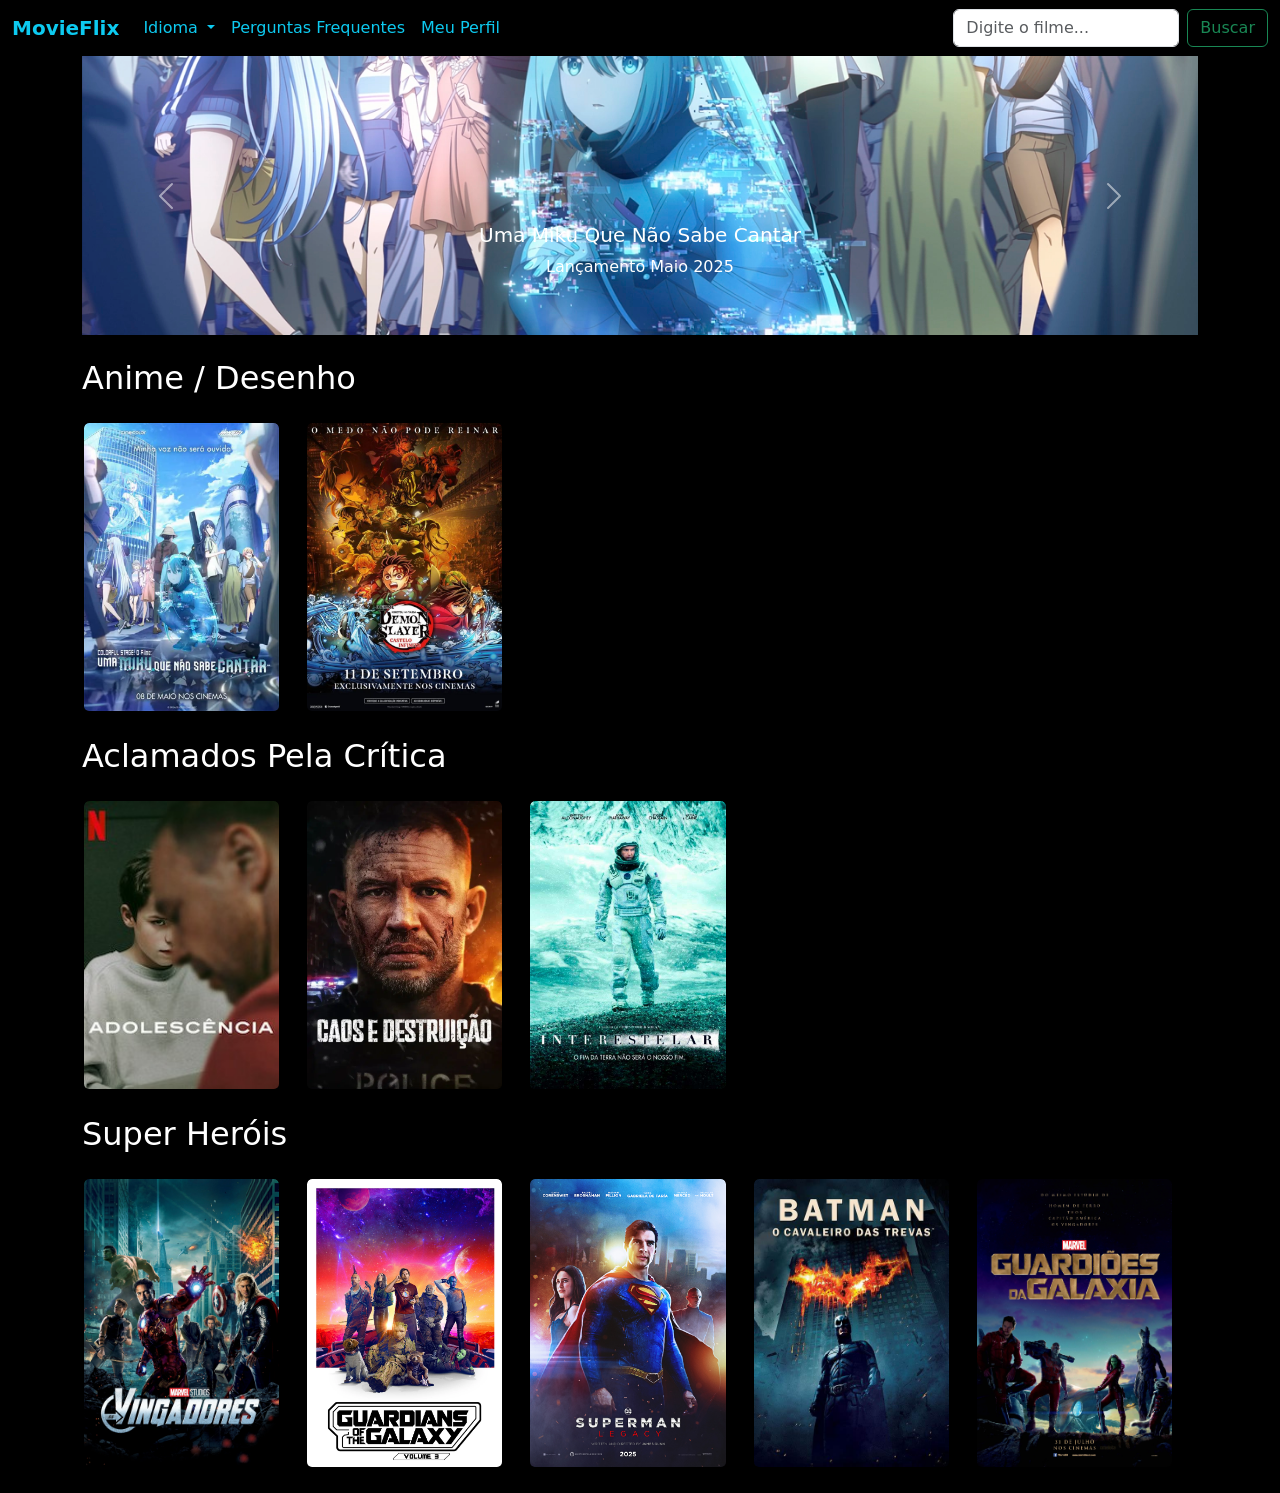
==== commit 5ac3b21d: "update images" ====
--- a/index.html
+++ b/index.html
@@ -8,6 +8,7 @@
    <link rel="stylesheet" href="assets/css/bootstrap.css">
    <link rel="stylesheet" href="assets/css/style_movies.css">
    <link rel="stylesheet" href="assets/css/style_modal.css">
+   <link rel="stylesheet" href="assets/css/scrollbar.css">
 
    <title>Boot</title>
 </head>
@@ -17,185 +18,202 @@
    <!-- #region Navbar-->
    <nav class="navbar navbar-expand-lg">
       <div class="container-fluid">
-        <a class="navbar-brand text-info" href="#">MovieFlix</a>
-        <button class="navbar-toggler" type="button" data-bs-toggle="collapse" data-bs-target="#navbarSupportedContent" aria-controls="navbarSupportedContent" aria-expanded="false" aria-label="Toggle navigation">
-          <span class="navbar-toggler-icon"></span>
-        </button>
-        <div class="collapse navbar-collapse" id="navbarSupportedContent">
-          <ul class="navbar-nav me-auto mb-2 mb-lg-0">
-            <li class="nav-item">
-              <a class="nav-link active text-info" aria-current="page" href="#">Casa</a>
-            </li>
-            <li class="nav-item dropdown">
-              <a class="nav-link dropdown-toggle text-info" href="#" role="button" data-bs-toggle="dropdown" aria-expanded="false">
-                Localidade
-              </a>
-              <ul class="dropdown-menu" style="background-color: #0F0F0F;">
-                <li><a class="dropdown-item text-info" href="#">Rio de Janeiro</a></li>
-                <li><a class="dropdown-item text-info" href="#">São Paulo</a></li>
-                <li><hr class="dropdown-divider"></li>
-                <li><a class="dropdown-item text-info" href="#">Brasil</a></li>
-              </ul>
-            </li>
-          </ul>
-          <form class="d-flex" role="search">
-            <input class="form-control me-2" type="search" placeholder="Digite o filme..." aria-label="Search">
-            <button class="btn btn-outline-success" type="submit">Buscar</button>
-          </form>
-        </div>
+         <a class="navbar-brand text-info" href="#"><b>MovieFlix</b></a>
+         <button class="navbar-toggler" type="button" data-bs-toggle="collapse" data-bs-target="#navbarSupportedContent"
+            aria-controls="navbarSupportedContent" aria-expanded="false" aria-label="Toggle navigation">
+            <span class="navbar-toggler-icon"></span>
+         </button>
+         <div class="collapse navbar-collapse" id="navbarSupportedContent">
+            <ul class="navbar-nav me-auto mb-2 mb-lg-0">
+               <li class="nav-item dropdown">
+                  <a class="nav-link dropdown-toggle text-info" href="#" role="button" data-bs-toggle="dropdown"
+                     aria-expanded="false">
+                     Idioma
+                  </a>
+                  <ul class="dropdown-menu" style="background-color: #0F0F0F;">
+                     <li><a class="dropdown-item text-info" href="#">Português</a></li>
+                     <li><a class="dropdown-item text-info" href="#">Inglês</a></li>
+                     <li>
+                        <hr class="dropdown-divider">
+                     </li>
+                  </ul>
+               </li>
+               <li class="nav-item">
+                  <a class="nav-link active text-info" aria-current="page" href="faq.html">Perguntas Frequentes</a>
+               </li>
+               <li class="nav-item">
+                  <a class="nav-link active text-info" aria-current="page" href="profile.html">Meu Perfil</a>
+               </li>
+            </ul>
+            <form class="d-flex" role="search">
+               <input class="form-control me-2" type="search" placeholder="Digite o filme..." aria-label="Search">
+               <button class="btn btn-outline-success" type="submit">Buscar</button>
+            </form>
+         </div>
       </div>
-    </nav>
+   </nav>
    <!-- #endregion -->
 
    <!-- #region Carousel <-->
    <div class="container mb-4">
       <div id="carouselExampleAutoplaying" class="carousel slide" data-bs-ride="carousel">
          <div class="carousel-inner">
-           <div class="carousel-item active">
-             <img src="assets/images/hatsune-miku-capa-grande.webp" class="d-block w-100" alt="...">
-             <div class="carousel-caption d-block">
-               <h5>Uma Miku Que Não Sabe Cantar</h5>
-               <p>Lançamento Maio 2025</p>
-             </div>
-           </div>
-           <div class="carousel-item">
-             <img src="assets/images/demon-slayer-capa-grande.webp" class="d-block w-100" alt="...">
-             <div class="carousel-caption d-block">
-               <h5>Demon Slayer: Castelo Infinito</h5>
-               <p>Lançamento Setembro 2025</p>
-             </div>
-           </div>
-           <div class="carousel-item">
-             <img src="assets/images/interestelar-capa-grande.png" class="d-block w-100" alt="...">
-             <div class="carousel-caption d-block">
-               <h5>Interestelar</h5>
-               <p>Lançamento Janeiro 2025</p>
-             </div>
-           </div>
+            <div class="carousel-item active">
+               <img src="assets/images/hatsune-miku-capa-grande.webp" class="d-block w-100" alt="...">
+               <div class="carousel-caption d-block">
+                  <h5>Uma Miku Que Não Sabe Cantar</h5>
+                  <p>Lançamento Maio 2025</p>
+               </div>
+            </div>
+            <div class="carousel-item">
+               <img src="assets/images/demon-slayer-capa-grande.webp" class="d-block w-100" alt="...">
+               <div class="carousel-caption d-block">
+                  <h5>Demon Slayer: Castelo Infinito</h5>
+                  <p>Lançamento Setembro 2025</p>
+               </div>
+            </div>
+            <div class="carousel-item">
+               <img src="assets/images/interstellar_modal.webp" class="d-block w-100" alt="...">
+               <div class="carousel-caption d-block">
+                  <h5>Interestelar</h5>
+                  <p>Lançamento Janeiro 2025</p>
+               </div>
+            </div>
          </div>
-         <button class="carousel-control-prev" type="button" data-bs-target="#carouselExampleAutoplaying" data-bs-slide="prev">
-           <span class="carousel-control-prev-icon" aria-hidden="true"></span>
-           <span class="visually-hidden">Previous</span>
+         <button class="carousel-control-prev" type="button" data-bs-target="#carouselExampleAutoplaying"
+            data-bs-slide="prev">
+            <span class="carousel-control-prev-icon" aria-hidden="true"></span>
+            <span class="visually-hidden">Previous</span>
          </button>
-         <button class="carousel-control-next" type="button" data-bs-target="#carouselExampleAutoplaying" data-bs-slide="next">
-           <span class="carousel-control-next-icon" aria-hidden="true"></span>
-           <span class="visually-hidden">Next</span>
+         <button class="carousel-control-next" type="button" data-bs-target="#carouselExampleAutoplaying"
+            data-bs-slide="next">
+            <span class="carousel-control-next-icon" aria-hidden="true"></span>
+            <span class="visually-hidden">Next</span>
          </button>
-       </div>
+      </div>
    </div>
-    <!-- #endregion -->
-   
+   <!-- #endregion -->
+
    <!-- #region Container Anime-->
    <div class="container container-fluid mb-2">
       <h2>Anime / Desenho</h2>
 
       <div class="card-area">
          <div class="row row-cols-2 row-cols-sm-4 row-cols-md-5 flex-nowrap g-3 g-md-0">
-         <div class="col pt-md-3 pb-md-3 ps-md-4">
-         <!-- #region Hatsune Miku card -->
-            <button type="button" class="btn p-0" data-bs-toggle="modal"
-            data-bs-target="#HatsuneMikuModal">
-               <div class="card">
-                  <img src="assets/images/hatsune-miku-capa.webp"    class="card-img-top" alt="hatsune-miku-capa">
-               </div>
-            </button>
-
-            <!-- Modal -->
-            <div class="modal fade" id="HatsuneMikuModal" tabindex="-1" aria-hidden="true">
-               <div class="modal-dialog modal-dialog-centered modal-lg">
-                 <div class="modal-content bg-darkgrey text-white border-0 rounded-4 overflow-hidden">
-             
-                   <div class="modal-body p-0 position-relative">
-                     <div class="position-relative">
-                       <img src="assets/images/hatsune-miku-capa-grande.webp" class="w-100 object-fit-cover" style="max-height: 300px; object-position: top;" alt="">
-                       <button type="button" class="btn-close btn-close-white position-absolute top-0 end-0 m-3" data-bs-dismiss="modal" aria-label="Close"></button>
-                       <div class="position-absolute bottom-0 start-0 w-100 p-4 bg-gradient-dark">
-                         <h1 class="display-6 fw-bold text-shadow">UMA MIKU QUE NÃO SABE CANTAR</h1>
-                       </div>
-                     </div>
-             
-                     <div class="p-4">
-                       <div class="mb-3 d-flex flex-wrap gap-2">
-                         <span class="badge bg-secondary">2025</span>
-                         <span class="badge bg-secondary">A10</span>
-                         <span class="badge bg-secondary">Filme</span>
-                         <span class="badge bg-secondary">Anime</span>
-                       </div>
-             
-                       <p style="text-align: justify; text-indent: 1.5em;">Hatsune Miku, a icônica diva virtual, luta
-                        para compartilhar sua música com todos, mas algo não está funcionando. É então que ela cruza
-                        caminhos com Ichika, uma jovem cantora com um talento único para tocar os corações das
-                        pessoas através de suas apresentações de rua. Desesperada, Miku pede sua ajuda para garantir
-                        que sua música alcance aqueles que mais precisam. Juntas, elas embarcam em uma aventura
-                        mágica e musical que mudará suas vidas para sempre.</p>
-             
-                       <button class="btn btn-info mt-3">
-                         Vamos lá <i class="bi bi-arrow-right"></i>
-                       </button>
-                     </div>
-                   </div>
-                 </div>
-               </div>
-             </div>
-         <!-- #endregion -->
-         </div>
-         <div class="col pt-md-3 pb-md-3 ps-md-4">
-         <!-- #region Demon Slayer card -->
-            <button type="button" class="btn p-0" data-bs-toggle="modal"
-            data-bs-target="#demonSlayerModal">
-               <div class="card h-100">
-                  <img src="assets/images/demon-slayer-capa.webp"    class="card-img-top" alt="demon-slayer-capa">
-               </div>
-            </button>
-
-            <!-- Modal -->
-            <div class="modal fade" id="demonSlayerModal" tabindex="-1" aria-hidden="true">
-               <div class="modal-dialog modal-dialog-centered modal-lg">
-                 <div class="modal-content bg-darkgrey text-white border-0 rounded-4 overflow-hidden">
-             
-                   <div class="modal-body p-0 position-relative">
-                     <div class="position-relative">
-                       <img src="assets/images/demon-slayer-capa-grande.webp" class="w-100 object-fit-cover" style="max-height: 300px; object-position: top;" alt="">
-                       <button type="button" class="btn-close btn-close-white position-absolute top-0 end-0 m-3" data-bs-dismiss="modal" aria-label="Close"></button>
-                       <div class="position-absolute bottom-0 start-0 w-100 p-4 bg-gradient-dark">
-                         <h1 class="display-6 fw-bold text-shadow">DEMON SLAYER</h1>
-                       </div>
-                     </div>
-             
-                     <div class="p-4">
-                       <div class="mb-3 d-flex flex-wrap gap-2">
-                         <span class="badge bg-secondary">2025</span>
-                         <span class="badge bg-secondary">A12</span>
-                         <span class="badge bg-secondary">Filme</span>
-                         <span class="badge bg-secondary">Anime</span>
-                       </div>
-             
-                       <p style="text-align: justify; text-indent: 1.5em;">Japão, era Taisho. Tanjiro, um bondoso
-                        jovem
-                        que ganha a vida vendendo carvão, descobre que sua família foi massacrada por um demônio.
-                        E
-                        pra piorar, Nezuko, sua irmã mais nova e única sobrevivente, também foi transformada num
-                        demônio. Arrasado com esta sombria realidade, Tanjiro decide se tornar um matador de
-                        demônios
-                        para fazer sua irmã voltar a ser humana, e para matar o demônio que matou sua família. Um
-                        triste conto sobre dois irmãos, onde os destinos dos humanos e dos demônios se entrelaçam,
-                        começa agora.</p>
-             
-                       <button class="btn btn-info mt-3">
-                         Vamos lá <i class="bi bi-arrow-right"></i>
-                       </button>
-                     </div>
-                   </div>
-                 </div>
-               </div>
-             </div>
-         <!-- #endregion -->
-         </div>
+            <div class="col pt-md-3 pb-md-3 ps-md-4">
+               <!-- #region Hatsune Miku card -->
+               <button type="button" class="btn p-0" data-bs-toggle="modal" data-bs-target="#HatsuneMikuModal">
+                  <div class="card">
+                     <img src="assets/images/hatsune-miku-capa.webp" class="card-img-top" alt="hatsune-miku-capa">
+                  </div>
+               </button>
+
+               <!-- Modal -->
+               <div class="modal fade" id="HatsuneMikuModal" tabindex="-1" aria-hidden="true">
+                  <div class="modal-dialog modal-dialog-centered modal-lg">
+                     <div class="modal-content bg-darkgrey text-white border-0 rounded-4 overflow-hidden">
+
+                        <div class="modal-body p-0 position-relative">
+                           <div class="position-relative">
+                              <img src="assets/images/hatsune-miku-capa-grande.webp" class="w-100 object-fit-cover"
+                                 style="max-height: 300px; object-position: top;" alt="">
+                              <button type="button" class="btn-close btn-close-white position-absolute top-0 end-0 m-3"
+                                 data-bs-dismiss="modal" aria-label="Close"></button>
+                              <div class="position-absolute bottom-0 start-0 w-100 p-4 bg-gradient-dark">
+                                 <h1 class="display-6 fw-bold text-shadow">UMA MIKU QUE NÃO SABE CANTAR</h1>
+                              </div>
+                           </div>
+
+                           <div class="p-4">
+                              <div class="mb-3 d-flex flex-wrap gap-2">
+                                 <span class="badge bg-secondary">2025</span>
+                                 <span class="badge bg-secondary">A10</span>
+                                 <span class="badge bg-secondary">Filme</span>
+                                 <span class="badge bg-secondary">Anime</span>
+                              </div>
+
+                              <p style="text-align: justify; text-indent: 1.5em;">Hatsune Miku, a icônica diva virtual,
+                                 luta
+                                 para compartilhar sua música com todos, mas algo não está funcionando. É então que ela
+                                 cruza
+                                 caminhos com Ichika, uma jovem cantora com um talento único para tocar os corações das
+                                 pessoas através de suas apresentações de rua. Desesperada, Miku pede sua ajuda para
+                                 garantir
+                                 que sua música alcance aqueles que mais precisam. Juntas, elas embarcam em uma aventura
+                                 mágica e musical que mudará suas vidas para sempre.</p>
+
+                              <button class="btn btn-info mt-3">
+                                 Vamos lá <i class="bi bi-arrow-right"></i>
+                              </button>
+                           </div>
+                        </div>
+                     </div>
+                  </div>
+               </div>
+               <!-- #endregion -->
+            </div>
+            <div class="col pt-md-3 pb-md-3 ps-md-4">
+               <!-- #region Demon Slayer card -->
+               <button type="button" class="btn p-0" data-bs-toggle="modal" data-bs-target="#demonSlayerModal">
+                  <div class="card h-100">
+                     <img src="assets/images/demon-slayer-capa.webp" class="card-img-top" alt="demon-slayer-capa">
+                  </div>
+               </button>
+
+               <!-- Modal -->
+               <div class="modal fade" id="demonSlayerModal" tabindex="-1" aria-hidden="true">
+                  <div class="modal-dialog modal-dialog-centered modal-lg">
+                     <div class="modal-content bg-darkgrey text-white border-0 rounded-4 overflow-hidden">
+
+                        <div class="modal-body p-0 position-relative">
+                           <div class="position-relative">
+                              <img src="assets/images/demon_slayer_modal.avif" class="w-100 object-fit-cover"
+                                 style="max-height: 300px; object-position: top;" alt="">
+                              <button type="button" class="btn-close btn-close-white position-absolute top-0 end-0 m-3"
+                                 data-bs-dismiss="modal" aria-label="Close"></button>
+                              <div class="position-absolute bottom-0 start-0 w-100 p-4 bg-gradient-dark">
+                                 <h1 class="display-6 fw-bold text-shadow">DEMON SLAYER</h1>
+                              </div>
+                           </div>
+
+                           <div class="p-4">
+                              <div class="mb-3 d-flex flex-wrap gap-2">
+                                 <span class="badge bg-secondary">2025</span>
+                                 <span class="badge bg-secondary">A12</span>
+                                 <span class="badge bg-secondary">Filme</span>
+                                 <span class="badge bg-secondary">Anime</span>
+                              </div>
+
+                              <p style="text-align: justify; text-indent: 1.5em;">Japão, era Taisho. Tanjiro, um bondoso
+                                 jovem
+                                 que ganha a vida vendendo carvão, descobre que sua família foi massacrada por um
+                                 demônio.
+                                 E
+                                 pra piorar, Nezuko, sua irmã mais nova e única sobrevivente, também foi transformada
+                                 num
+                                 demônio. Arrasado com esta sombria realidade, Tanjiro decide se tornar um matador de
+                                 demônios
+                                 para fazer sua irmã voltar a ser humana, e para matar o demônio que matou sua família.
+                                 Um
+                                 triste conto sobre dois irmãos, onde os destinos dos humanos e dos demônios se
+                                 entrelaçam,
+                                 começa agora.</p>
+
+                              <button class="btn btn-info mt-3">
+                                 Vamos lá <i class="bi bi-arrow-right"></i>
+                              </button>
+                           </div>
+                        </div>
+                     </div>
+                  </div>
+               </div>
+               <!-- #endregion -->
+            </div>
          </div>
       </div>
    </div>
    <!-- #endregion -->
-   
+
 
    <!-- #region Container Serio-->
    <div class="container container-fluid mb-2">
@@ -203,139 +221,156 @@
 
       <div class="card-area">
          <div class="row row-cols-2 row-cols-sm-4 row-cols-md-5 flex-nowrap g-3 g-md-0">
-         <div class="col pt-md-3 pb-md-3 ps-md-4">
-         <!-- #region Adolescencia card -->
-            <button type="button" class="btn p-0" data-bs-toggle="modal"
-            data-bs-target="#AdolescenciaModal">
-               <div class="card h-100">
-                  <img src="assets/images/adolescencia.jpg"    class="card-img-top" alt="adolescencia">
-               </div>
-            </button>
-
-            <!-- Modal -->
-            <div class="modal fade" id="AdolescenciaModal" tabindex="-1" aria-hidden="true">
-               <div class="modal-dialog modal-dialog-centered modal-lg">
-                 <div class="modal-content bg-darkgrey text-white border-0 rounded-4 overflow-hidden">
-             
-                   <div class="modal-body p-0 position-relative">
-                     <div class="position-relative">
-                       <img src="assets/images/adolescencia-capa-grande.png" class="w-100 object-fit-cover" style="max-height: 300px; object-position: top;" alt="">
-                       <button type="button" class="btn-close btn-close-white position-absolute top-0 end-0 m-3" data-bs-dismiss="modal" aria-label="Close"></button>
-                       <div class="position-absolute bottom-0 start-0 w-100 p-4 bg-gradient-dark">
-                         <h1 class="display-6 fw-bold text-shadow">ADOLESCÊNCIA</h1>
-                       </div>
-                     </div>
-             
-                     <div class="p-4">
-                       <div class="mb-3 d-flex flex-wrap gap-2">
-                         <span class="badge bg-secondary">2025</span>
-                         <span class="badge bg-secondary">A14</span>
-                         <span class="badge bg-secondary">Minissérie</span>
-                         <span class="badge bg-secondary">Realities</span>
-                       </div>
-             
-                       <p style="text-align: justify; text-indent: 1.5em;">Em uma pequena cidade do Reino Unido, o menino Jamie, de 13 anos, é acusado de assassinar o seu colega de classe. Enquanto a família vive momentos de grande terror e medo, o pai tenta entender a situação e a psicóloga tenta conversar com o menino para desvendar sua mente. Em meio a tudo, o detetive Luke Bascombe luta para investigar o caso nos mínimos detalhes e descobrir a verdade.</p>
-             
-                       <button class="btn btn-info mt-3">
-                         Vamos lá <i class="bi bi-arrow-right"></i>
-                       </button>
-                     </div>
-                   </div>
-                 </div>
-               </div>
-             </div>
-         <!-- #endregion -->
-         </div>
-         <div class="col pt-md-3 pb-md-3 ps-md-4">
-         <!-- #region CaosEDestruicao card -->
-               <button type="button" class="btn p-0" data-bs-toggle="modal"
-               data-bs-target="#CaosEDestruicaoModal">
-                  <div class="card h-100">
-                     <img src="assets/images/caos_e_destruicao.jpg"    class="card-img-top" alt="adolescencia">
-                  </div>
-               </button>
-   
+            <div class="col pt-md-3 pb-md-3 ps-md-4">
+               <!-- #region Adolescencia card -->
+               <button type="button" class="btn p-0" data-bs-toggle="modal" data-bs-target="#AdolescenciaModal">
+                  <div class="card h-100">
+                     <img src="assets/images/adolescencia.jpg" class="card-img-top" alt="adolescencia">
+                  </div>
+               </button>
+
+               <!-- Modal -->
+               <div class="modal fade" id="AdolescenciaModal" tabindex="-1" aria-hidden="true">
+                  <div class="modal-dialog modal-dialog-centered modal-lg">
+                     <div class="modal-content bg-darkgrey text-white border-0 rounded-4 overflow-hidden">
+
+                        <div class="modal-body p-0 position-relative">
+                           <div class="position-relative">
+                              <img src="assets/images/adolescencia_modal.webp" class="w-100 object-fit-cover"
+                                 style="max-height: 300px; object-position: top;" alt="">
+                              <button type="button" class="btn-close btn-close-white position-absolute top-0 end-0 m-3"
+                                 data-bs-dismiss="modal" aria-label="Close"></button>
+                              <div class="position-absolute bottom-0 start-0 w-100 p-4 bg-gradient-dark">
+                                 <h1 class="display-6 fw-bold text-shadow">ADOLESCÊNCIA</h1>
+                              </div>
+                           </div>
+
+                           <div class="p-4">
+                              <div class="mb-3 d-flex flex-wrap gap-2">
+                                 <span class="badge bg-secondary">2025</span>
+                                 <span class="badge bg-secondary">A14</span>
+                                 <span class="badge bg-secondary">Minissérie</span>
+                                 <span class="badge bg-secondary">Realities</span>
+                              </div>
+
+                              <p style="text-align: justify; text-indent: 1.5em;">Em uma pequena cidade do Reino Unido,
+                                 o menino Jamie, de 13 anos, é acusado de assassinar o seu colega de classe. Enquanto a
+                                 família vive momentos de grande terror e medo, o pai tenta entender a situação e a
+                                 psicóloga tenta conversar com o menino para desvendar sua mente. Em meio a tudo, o
+                                 detetive Luke Bascombe luta para investigar o caso nos mínimos detalhes e descobrir a
+                                 verdade.</p>
+
+                              <button class="btn btn-info mt-3">
+                                 Vamos lá <i class="bi bi-arrow-right"></i>
+                              </button>
+                           </div>
+                        </div>
+                     </div>
+                  </div>
+               </div>
+               <!-- #endregion -->
+            </div>
+            <div class="col pt-md-3 pb-md-3 ps-md-4">
+               <!-- #region CaosEDestruicao card -->
+               <button type="button" class="btn p-0" data-bs-toggle="modal" data-bs-target="#CaosEDestruicaoModal">
+                  <div class="card h-100">
+                     <img src="assets/images/caos_e_destruicao.jpg" class="card-img-top" alt="adolescencia">
+                  </div>
+               </button>
+
                <!-- Modal -->
                <div class="modal fade" id="CaosEDestruicaoModal" tabindex="-1" aria-hidden="true">
                   <div class="modal-dialog modal-dialog-centered modal-lg">
-                    <div class="modal-content bg-darkgrey text-white border-0 rounded-4 overflow-hidden">
-                
-                      <div class="modal-body p-0 position-relative">
-                        <div class="position-relative">
-                          <img src="assets/images/caos-e-destruicao-capa-grande.png" class="w-100 object-fit-cover" style="max-height: 300px; object-position: top;" alt="">
-                          <button type="button" class="btn-close btn-close-white position-absolute top-0 end-0 m-3" data-bs-dismiss="modal" aria-label="Close"></button>
-                          <div class="position-absolute bottom-0 start-0 w-100 p-4 bg-gradient-dark">
-                            <h1 class="display-6 fw-bold text-shadow">CAOS E DESTRUIÇÃO</h1>
-                          </div>
-                        </div>
-                
-                        <div class="p-4">
-                          <div class="mb-3 d-flex flex-wrap gap-2">
-                            <span class="badge bg-secondary">2025</span>
-                            <span class="badge bg-secondary">A14</span>
-                            <span class="badge bg-secondary">Filme</span>
-                            <span class="badge bg-secondary">Ação</span>
-                          </div>
-                
-                          <p style="text-align: justify; text-indent: 1.5em;">Em Caos e Destruição, um detetive policial desiludido chamado Walker (Tom Hardy) continua lutando contra o submundo do crime que tem tomado conta da sua cidade. Depois que uma operação de venda de drogas acaba mal, Walker se mete no meio de uma trama perigosa, procurado por uma série de facções e poderes paralelos relacionados a um vingativo criminoso e um político desonesto e seus capangas. Enquanto tenta se infiltrar no obscuro universo do crime com o objetivo de resgatar o filho do político, Walker não apenas desvenda uma teia complexa de conspiração e corrupção, mas é obrigado a confrontar os demônios de seu passado.</p>
-                
-                          <button class="btn btn-info mt-3">
-                            Vamos lá <i class="bi bi-arrow-right"></i>
-                          </button>
-                        </div>
-                      </div>
-                    </div>
-                  </div>
-                </div>
-            <!-- #endregion -->
-         </div>
-         <div class="col pt-md-3 pb-md-3 ps-md-4">
-            <!-- #region CaosEDestruicao card -->
-                  <button type="button" class="btn p-0" data-bs-toggle="modal"
-                  data-bs-target="#InterstelarModal">
-                     <div class="card h-100">
-                        <img src="assets/images/interstellar.png"    class="card-img-top" alt="interestelar">
-                     </div>
-                  </button>
-      
-                  <!-- Modal -->
-                  <div class="modal fade" id="InterstelarModal" tabindex="-1" aria-hidden="true">
-                     <div class="modal-dialog modal-dialog-centered modal-lg">
-                       <div class="modal-content bg-darkgrey text-white border-0 rounded-4 overflow-hidden">
-                   
-                         <div class="modal-body p-0 position-relative">
-                           <div class="position-relative">
-                             <img src="assets/images/interstellar_modal.webp" class="w-100 object-fit-cover" style="max-height: 300px; object-position: top;" alt="">
-                             <button type="button" class="btn-close btn-close-white position-absolute top-0 end-0 m-3" data-bs-dismiss="modal" aria-label="Close"></button>
-                             <div class="position-absolute bottom-0 start-0 w-100 p-4 bg-gradient-dark">
-                               <h1 class="display-6 fw-bold text-shadow">INTERSTELLAR</h1>
-                             </div>
-                           </div>
-                   
-                           <div class="p-4">
-                             <div class="mb-3 d-flex flex-wrap gap-2">
-                               <span class="badge bg-secondary">2025</span>
-                               <span class="badge bg-secondary">A12</span>
-                               <span class="badge bg-secondary">Série</span>
-                               <span class="badge bg-secondary">Realities</span>
-                             </div>
-                   
-                             <p class="text-white-50" style="text-align: justify; text-indent: 1.5em;">
-                               As reservas naturais da Terra estão chegando ao fim e um grupo de astronautas 
-                               recebe a missão de verificar possíveis planetas para receberem a população 
-                               mundial, possibilitando a continuação da espécie. Cooper é chamado para 
-                               liderar o grupo e aceita a missão sabendo que pode nunca mais ver os filhos. Ao lado de Brand, Jenkins e Doyle, ele seguirá em busca de um novo lar.
-                             </p>
-                   
-                             <button class="btn btn-info mt-3">
-                               Vamos lá <i class="bi bi-arrow-right"></i>
-                             </button>
-                           </div>
-                           
-                         </div>
-                       </div>
-                     </div>
-                   </div>
+                     <div class="modal-content bg-darkgrey text-white border-0 rounded-4 overflow-hidden">
+
+                        <div class="modal-body p-0 position-relative">
+                           <div class="position-relative">
+                              <img src="assets/images/caos_e_destruicao_modal.webp" class="w-100 object-fit-cover"
+                                 style="max-height: 300px; object-position: top;" alt="">
+                              <button type="button" class="btn-close btn-close-white position-absolute top-0 end-0 m-3"
+                                 data-bs-dismiss="modal" aria-label="Close"></button>
+                              <div class="position-absolute bottom-0 start-0 w-100 p-4 bg-gradient-dark">
+                                 <h1 class="display-6 fw-bold text-shadow">CAOS E DESTRUIÇÃO</h1>
+                              </div>
+                           </div>
+
+                           <div class="p-4">
+                              <div class="mb-3 d-flex flex-wrap gap-2">
+                                 <span class="badge bg-secondary">2025</span>
+                                 <span class="badge bg-secondary">A14</span>
+                                 <span class="badge bg-secondary">Filme</span>
+                                 <span class="badge bg-secondary">Ação</span>
+                              </div>
+
+                              <p style="text-align: justify; text-indent: 1.5em;">Em Caos e Destruição, um detetive
+                                 policial desiludido chamado Walker (Tom Hardy) continua lutando contra o submundo do
+                                 crime que tem tomado conta da sua cidade. Depois que uma operação de venda de drogas
+                                 acaba mal, Walker se mete no meio de uma trama perigosa, procurado por uma série de
+                                 facções e poderes paralelos relacionados a um vingativo criminoso e um político
+                                 desonesto e seus capangas. Enquanto tenta se infiltrar no obscuro universo do crime com
+                                 o objetivo de resgatar o filho do político, Walker não apenas desvenda uma teia
+                                 complexa de conspiração e corrupção, mas é obrigado a confrontar os demônios de seu
+                                 passado.</p>
+
+                              <button class="btn btn-info mt-3">
+                                 Vamos lá <i class="bi bi-arrow-right"></i>
+                              </button>
+                           </div>
+                        </div>
+                     </div>
+                  </div>
+               </div>
+               <!-- #endregion -->
+            </div>
+            <div class="col pt-md-3 pb-md-3 ps-md-4">
+               <!-- #region CaosEDestruicao card -->
+               <button type="button" class="btn p-0" data-bs-toggle="modal" data-bs-target="#InterstelarModal">
+                  <div class="card h-100">
+                     <img src="assets/images/interstellar.png" class="card-img-top" alt="interestelar">
+                  </div>
+               </button>
+
+               <!-- Modal -->
+               <div class="modal fade" id="InterstelarModal" tabindex="-1" aria-hidden="true">
+                  <div class="modal-dialog modal-dialog-centered modal-lg">
+                     <div class="modal-content bg-darkgrey text-white border-0 rounded-4 overflow-hidden">
+
+                        <div class="modal-body p-0 position-relative">
+                           <div class="position-relative">
+                              <img src="assets/images/interstellar_modal.webp" class="w-100 object-fit-cover"
+                                 style="max-height: 300px; object-position: top;" alt="">
+                              <button type="button" class="btn-close btn-close-white position-absolute top-0 end-0 m-3"
+                                 data-bs-dismiss="modal" aria-label="Close"></button>
+                              <div class="position-absolute bottom-0 start-0 w-100 p-4 bg-gradient-dark">
+                                 <h1 class="display-6 fw-bold text-shadow">INTERSTELLAR</h1>
+                              </div>
+                           </div>
+
+                           <div class="p-4">
+                              <div class="mb-3 d-flex flex-wrap gap-2">
+                                 <span class="badge bg-secondary">2025</span>
+                                 <span class="badge bg-secondary">A12</span>
+                                 <span class="badge bg-secondary">Série</span>
+                                 <span class="badge bg-secondary">Realities</span>
+                              </div>
+
+                              <p class="text-white-50" style="text-align: justify; text-indent: 1.5em;">
+                                 As reservas naturais da Terra estão chegando ao fim e um grupo de astronautas
+                                 recebe a missão de verificar possíveis planetas para receberem a população
+                                 mundial, possibilitando a continuação da espécie. Cooper é chamado para
+                                 liderar o grupo e aceita a missão sabendo que pode nunca mais ver os filhos. Ao lado de
+                                 Brand, Jenkins e Doyle, ele seguirá em busca de um novo lar.
+                              </p>
+
+                              <button class="btn btn-info mt-3">
+                                 Vamos lá <i class="bi bi-arrow-right"></i>
+                              </button>
+                           </div>
+
+                        </div>
+                     </div>
+                  </div>
+               </div>
                <!-- #endregion -->
             </div>
          </div>
@@ -350,188 +385,247 @@
 
       <div class="card-area">
          <div class="row row-cols-2 row-cols-sm-4 row-cols-md-5 flex-nowrap g-3 g-md-0">
-         <div class="col pt-md-3 pb-md-3 ps-md-4">
-         <!-- #region Vingadores card -->
-            <button type="button" class="btn p-0" data-bs-toggle="modal"
-            data-bs-target="#VingadoresModal">
-               <div class="card h-100">
-                  <img src="assets/images/vingadores.png"    class="card-img-top" alt="adolescencia">
-               </div>
-            </button>
-
-            <!-- Modal -->
-            <div class="modal fade" id="VingadoresModal" tabindex="-1" aria-hidden="true">
-               <div class="modal-dialog modal-dialog-centered modal-lg">
-                 <div class="modal-content bg-darkgrey text-white border-0 rounded-4 overflow-hidden">
-             
-                   <div class="modal-body p-0 position-relative">
-                     <div class="position-relative">
-                       <img src="assets/images/vingadores-capa-grande.png" class="w-100 object-fit-cover" style="max-height: 300px; object-position: top;" alt="">
-                       <button type="button" class="btn-close btn-close-white position-absolute top-0 end-0 m-3" data-bs-dismiss="modal" aria-label="Close"></button>
-                       <div class="position-absolute bottom-0 start-0 w-100 p-4 bg-gradient-dark">
-                         <h1 class="display-6 fw-bold text-shadow">OS VINGADORES</h1>
-                       </div>
-                     </div>
-             
-                     <div class="p-4">
-                       <div class="mb-3 d-flex flex-wrap gap-2">
-                         <span class="badge bg-secondary">2012</span>
-                         <span class="badge bg-secondary">A12</span>
-                         <span class="badge bg-secondary">FILME</span>
-                         <span class="badge bg-secondary">Herói</span>
-                       </div>
-             
-                       <p style="text-align: justify; text-indent: 1.5em;">Os heróis mais poderosos da Terra devem se unir e aprender a lutar como uma equipe para impedir que um exército alienígena escravize a humanidade.</p>
-             
-                       <button class="btn btn-info mt-3">
-                         Vamos lá <i class="bi bi-arrow-right"></i>
-                       </button>
-                     </div>
-                   </div>
-                 </div>
-               </div>
-             </div>
-         <!-- #endregion -->
-         </div>
-         <div class="col pt-md-3 pb-md-3 ps-md-4">
-         <!-- #region Guardioes card -->
-               <button type="button" class="btn p-0" data-bs-toggle="modal"
-               data-bs-target="#GuardioesModal">
-                  <div class="card h-100">
-                     <img src="assets/images/guardioes.png"    class="card-img-top" alt="adolescencia">
-                  </div>
-               </button>
-   
+            <div class="col pt-md-3 pb-md-3 ps-md-4">
+               <!-- #region Vingadores card -->
+               <button type="button" class="btn p-0" data-bs-toggle="modal" data-bs-target="#VingadoresModal">
+                  <div class="card h-100">
+                     <img src="assets/images/vingadores.png" class="card-img-top" alt="adolescencia">
+                  </div>
+               </button>
+
+               <!-- Modal -->
+               <div class="modal fade" id="VingadoresModal" tabindex="-1" aria-hidden="true">
+                  <div class="modal-dialog modal-dialog-centered modal-lg">
+                     <div class="modal-content bg-darkgrey text-white border-0 rounded-4 overflow-hidden">
+
+                        <div class="modal-body p-0 position-relative">
+                           <div class="position-relative">
+                              <img src="assets/images/vingadores-capa-grande.png" class="w-100 object-fit-cover"
+                                 style="max-height: 300px; object-position: top;" alt="">
+                              <button type="button" class="btn-close btn-close-white position-absolute top-0 end-0 m-3"
+                                 data-bs-dismiss="modal" aria-label="Close"></button>
+                              <div class="position-absolute bottom-0 start-0 w-100 p-4 bg-gradient-dark">
+                                 <h1 class="display-6 fw-bold text-shadow">OS VINGADORES</h1>
+                              </div>
+                           </div>
+
+                           <div class="p-4">
+                              <div class="mb-3 d-flex flex-wrap gap-2">
+                                 <span class="badge bg-secondary">2012</span>
+                                 <span class="badge bg-secondary">A12</span>
+                                 <span class="badge bg-secondary">FILME</span>
+                                 <span class="badge bg-secondary">Herói</span>
+                              </div>
+
+                              <p style="text-align: justify; text-indent: 1.5em;">Os heróis mais poderosos da Terra
+                                 devem se unir e aprender a lutar como uma equipe para impedir que um exército
+                                 alienígena escravize a humanidade.</p>
+
+                              <button class="btn btn-info mt-3">
+                                 Vamos lá <i class="bi bi-arrow-right"></i>
+                              </button>
+                           </div>
+                        </div>
+                     </div>
+                  </div>
+               </div>
+               <!-- #endregion -->
+            </div>
+            <div class="col pt-md-3 pb-md-3 ps-md-4">
+               <!-- #region Guardioes card -->
+               <button type="button" class="btn p-0" data-bs-toggle="modal" data-bs-target="#GuardioesModal">
+                  <div class="card h-100">
+                     <img src="assets/images/guardioes.png" class="card-img-top" alt="adolescencia">
+                  </div>
+               </button>
+
                <!-- Modal -->
                <div class="modal fade" id="GuardioesModal" tabindex="-1" aria-hidden="true">
                   <div class="modal-dialog modal-dialog-centered modal-lg">
-                    <div class="modal-content bg-darkgrey text-white border-0 rounded-4 overflow-hidden">
-                
-                      <div class="modal-body p-0 position-relative">
-                        <div class="position-relative">
-                          <img src="assets/images/guardioes-capa-grande.png" class="w-100 object-fit-cover" style="max-height: 300px; object-position: top;" alt="">
-                          <button type="button" class="btn-close btn-close-white position-absolute top-0 end-0 m-3" data-bs-dismiss="modal" aria-label="Close"></button>
-                          <div class="position-absolute bottom-0 start-0 w-100 p-4 bg-gradient-dark">
-                            <h1 class="display-6 fw-bold text-shadow">GUARDIÕES DA GALAXIA VOL.3</h1>
-                          </div>
-                        </div>
-                
-                        <div class="p-4">
-                          <div class="mb-3 d-flex flex-wrap gap-2">
-                            <span class="badge bg-secondary">2023</span>
-                            <span class="badge bg-secondary">A14</span>
-                            <span class="badge bg-secondary">Filme</span>
-                            <span class="badge bg-secondary">Herói</span>
-                          </div>
-                
-                          <p style="text-align: justify; text-indent: 1.5em;">Após a perda de Gamora, Peter Quill ainda está chateado e deve reunir os Guardiões da Galáxia em uma missão para defender o universo e proteger Rocket.</p>
-                
-                          <button class="btn btn-info mt-3">
-                            Vamos lá <i class="bi bi-arrow-right"></i>
-                          </button>
-                        </div>
-                      </div>
-                    </div>
-                  </div>
-                </div>
-            <!-- #endregion -->
-         </div>
-         <div class="col pt-md-3 pb-md-3 ps-md-4">
-            <!-- #region Superman card -->
-                  <button type="button" class="btn p-0" data-bs-toggle="modal"
-                  data-bs-target="#SupermanModal">
-                     <div class="card h-100">
-                        <img src="assets/images/superman.jpg"    class="card-img-top" alt="interestelar">
-                     </div>
-                  </button>
-      
-                  <!-- Modal -->
-                  <div class="modal fade" id="SupermanModal" tabindex="-1" aria-hidden="true">
-                     <div class="modal-dialog modal-dialog-centered modal-lg">
-                       <div class="modal-content bg-darkgrey text-white border-0 rounded-4 overflow-hidden">
-                   
-                         <div class="modal-body p-0 position-relative">
-                           <div class="position-relative">
-                             <img src="assets/images/superman-capa-grande.png" class="w-100 object-fit-cover" style="max-height: 300px; object-position: top;" alt="">
-                             <button type="button" class="btn-close btn-close-white position-absolute top-0 end-0 m-3" data-bs-dismiss="modal" aria-label="Close"></button>
-                             <div class="position-absolute bottom-0 start-0 w-100 p-4 bg-gradient-dark">
-                               <h1 class="display-6 fw-bold text-shadow">SUPERMAN LEGACY</h1>
-                             </div>
-                           </div>
-                   
-                           <div class="p-4">
-                             <div class="mb-3 d-flex flex-wrap gap-2">
-                               <span class="badge bg-secondary">2025</span>
-                               <span class="badge bg-secondary">A12</span>
-                               <span class="badge bg-secondary">Filme</span>
-                               <span class="badge bg-secondary">Herói</span>
-                             </div>
-                   
-                             <p class="text-white-50" style="text-align: justify; text-indent: 1.5em;">
-                              Segue o super-herói titular enquanto ele reconcilia sua herança com sua educação humana. Ele é a personificação da verdade, da justiça e de um futuro melhor em um mundo que vê a bondade como algo antiquado.
-                             </p>
-                   
-                             <button class="btn btn-info mt-3">
-                               Vamos lá <i class="bi bi-arrow-right"></i>
-                             </button>
-                           </div>
-                           
-                         </div>
-                       </div>
-                     </div>
-                   </div>
-               <!-- #endregion -->
-         </div>
-         <div class="col pt-md-3 pb-md-3 ps-md-4">
-            <!-- #region Batman card -->
-                  <button type="button" class="btn p-0" data-bs-toggle="modal"
-                  data-bs-target="#BatmanModal">
-                     <div class="card h-100">
-                        <img src="assets/images/batman.png"    class="card-img-top" alt="batman">
-                     </div>
-                  </button>
-      
-                  <!-- Modal -->
-                  <div class="modal fade" id="BatmanModal" tabindex="-1" aria-hidden="true">
-                     <div class="modal-dialog modal-dialog-centered modal-lg">
-                       <div class="modal-content bg-darkgrey text-white border-0 rounded-4 overflow-hidden">
-                   
-                         <div class="modal-body p-0 position-relative">
-                           <div class="position-relative">
-                             <img src="assets/images/batman-capa-grande.png" class="w-100 object-fit-cover" style="max-height: 300px; object-position: top;" alt="">
-                             <button type="button" class="btn-close btn-close-white position-absolute top-0 end-0 m-3" data-bs-dismiss="modal" aria-label="Close"></button>
-                             <div class="position-absolute bottom-0 start-0 w-100 p-4 bg-gradient-dark">
-                               <h1 class="display-6 fw-bold text-shadow">BATMAN CAVALEIRO DAS TREVAS</h1>
-                             </div>
-                           </div>
-                   
-                           <div class="p-4">
-                             <div class="mb-3 d-flex flex-wrap gap-2">
-                               <span class="badge bg-secondary">2008</span>
-                               <span class="badge bg-secondary">A12</span>
-                               <span class="badge bg-secondary">Filme</span>
-                               <span class="badge bg-secondary">Herói</span>
-                             </div>
-                   
-                             <p class="text-white-50" style="text-align: justify; text-indent: 1.5em;">
-                              Agora com a ajuda do tenente Jim Gordon e do promotor público Harvey Dent, Batman tem tudo para banir o crime de Gotham City de uma vez por todas. Mas em breve, os três serão vítimas do Coringa, que pretende lançar Gotham em uma anarquia.
-                             </p>
-                   
-                             <button class="btn btn-info mt-3">
-                               Vamos lá <i class="bi bi-arrow-right"></i>
-                             </button>
-                           </div>
-                           
-                         </div>
-                       </div>
-                     </div>
-                   </div>
-               <!-- #endregion -->
-            </div>
-         </div>
+                     <div class="modal-content bg-darkgrey text-white border-0 rounded-4 overflow-hidden">
+
+                        <div class="modal-body p-0 position-relative">
+                           <div class="position-relative">
+                              <img src="assets/images/guardioes-capa-grande.png" class="w-100 object-fit-cover"
+                                 style="max-height: 300px; object-position: top;" alt="">
+                              <button type="button" class="btn-close btn-close-white position-absolute top-0 end-0 m-3"
+                                 data-bs-dismiss="modal" aria-label="Close"></button>
+                              <div class="position-absolute bottom-0 start-0 w-100 p-4 bg-gradient-dark">
+                                 <h1 class="display-6 fw-bold text-shadow">GUARDIÕES DA GALAXIA VOL.3</h1>
+                              </div>
+                           </div>
+
+                           <div class="p-4">
+                              <div class="mb-3 d-flex flex-wrap gap-2">
+                                 <span class="badge bg-secondary">2023</span>
+                                 <span class="badge bg-secondary">A14</span>
+                                 <span class="badge bg-secondary">Filme</span>
+                                 <span class="badge bg-secondary">Herói</span>
+                              </div>
+
+                              <p style="text-align: justify; text-indent: 1.5em;">Após a perda de Gamora, Peter Quill
+                                 ainda está chateado e deve reunir os Guardiões da Galáxia em uma missão para defender o
+                                 universo e proteger Rocket.</p>
+
+                              <button class="btn btn-info mt-3">
+                                 Vamos lá <i class="bi bi-arrow-right"></i>
+                              </button>
+                           </div>
+                        </div>
+                     </div>
+                  </div>
+               </div>
+               <!-- #endregion -->
+            </div>
+            <div class="col pt-md-3 pb-md-3 ps-md-4">
+               <!-- #region Superman card -->
+               <button type="button" class="btn p-0" data-bs-toggle="modal" data-bs-target="#SupermanModal">
+                  <div class="card h-100">
+                     <img src="assets/images/superman.jpg" class="card-img-top" alt="interestelar">
+                  </div>
+               </button>
+
+               <!-- Modal -->
+               <div class="modal fade" id="SupermanModal" tabindex="-1" aria-hidden="true">
+                  <div class="modal-dialog modal-dialog-centered modal-lg">
+                     <div class="modal-content bg-darkgrey text-white border-0 rounded-4 overflow-hidden">
+
+                        <div class="modal-body p-0 position-relative">
+                           <div class="position-relative">
+                              <img src="assets/images/superman-capa-grande.png" class="w-100 object-fit-cover"
+                                 style="max-height: 300px; object-position: top;" alt="">
+                              <button type="button" class="btn-close btn-close-white position-absolute top-0 end-0 m-3"
+                                 data-bs-dismiss="modal" aria-label="Close"></button>
+                              <div class="position-absolute bottom-0 start-0 w-100 p-4 bg-gradient-dark">
+                                 <h1 class="display-6 fw-bold text-shadow">SUPERMAN LEGACY</h1>
+                              </div>
+                           </div>
+
+                           <div class="p-4">
+                              <div class="mb-3 d-flex flex-wrap gap-2">
+                                 <span class="badge bg-secondary">2025</span>
+                                 <span class="badge bg-secondary">A12</span>
+                                 <span class="badge bg-secondary">Filme</span>
+                                 <span class="badge bg-secondary">Herói</span>
+                              </div>
+
+                              <p class="text-white-50" style="text-align: justify; text-indent: 1.5em;">
+                                 Segue o super-herói titular enquanto ele reconcilia sua herança com sua educação
+                                 humana. Ele é a personificação da verdade, da justiça e de um futuro melhor em um mundo
+                                 que vê a bondade como algo antiquado.
+                              </p>
+
+                              <button class="btn btn-info mt-3">
+                                 Vamos lá <i class="bi bi-arrow-right"></i>
+                              </button>
+                           </div>
+
+                        </div>
+                     </div>
+                  </div>
+               </div>
+               <!-- #endregion -->
+            </div>
+            <div class="col pt-md-3 pb-md-3 ps-md-4">
+               <!-- #region Batman card -->
+               <button type="button" class="btn p-0" data-bs-toggle="modal" data-bs-target="#BatmanModal">
+                  <div class="card h-100">
+                     <img src="assets/images/batman.png" class="card-img-top" alt="batman">
+                  </div>
+               </button>
+
+               <!-- Modal -->
+               <div class="modal fade" id="BatmanModal" tabindex="-1" aria-hidden="true">
+                  <div class="modal-dialog modal-dialog-centered modal-lg">
+                     <div class="modal-content bg-darkgrey text-white border-0 rounded-4 overflow-hidden">
+
+                        <div class="modal-body p-0 position-relative">
+                           <div class="position-relative">
+                              <img src="assets/images/batman-capa-grande.png" class="w-100 object-fit-cover"
+                                 style="max-height: 300px; object-position: top;" alt="">
+                              <button type="button" class="btn-close btn-close-white position-absolute top-0 end-0 m-3"
+                                 data-bs-dismiss="modal" aria-label="Close"></button>
+                              <div class="position-absolute bottom-0 start-0 w-100 p-4 bg-gradient-dark">
+                                 <h1 class="display-6 fw-bold text-shadow">BATMAN CAVALEIRO DAS TREVAS</h1>
+                              </div>
+                           </div>
+
+                           <div class="p-4">
+                              <div class="mb-3 d-flex flex-wrap gap-2">
+                                 <span class="badge bg-secondary">2008</span>
+                                 <span class="badge bg-secondary">A12</span>
+                                 <span class="badge bg-secondary">Filme</span>
+                                 <span class="badge bg-secondary">Herói</span>
+                              </div>
+
+                              <p class="text-white-50" style="text-align: justify; text-indent: 1.5em;">
+                                 Agora com a ajuda do tenente Jim Gordon e do promotor público Harvey Dent, Batman tem
+                                 tudo para banir o crime de Gotham City de uma vez por todas. Mas em breve, os três
+                                 serão vítimas do Coringa, que pretende lançar Gotham em uma anarquia.
+                              </p>
+
+                              <button class="btn btn-info mt-3">
+                                 Vamos lá <i class="bi bi-arrow-right"></i>
+                              </button>
+                           </div>
+
+                        </div>
+                     </div>
+                  </div>
+               </div>
+               <!-- #endregion -->
+            </div>
+            <div class="col pt-md-3 pb-md-3 ps-md-4">
+               <!-- #region GaurdioesVol1 card -->
+               <button type="button" class="btn p-0" data-bs-toggle="modal" data-bs-target="#GuardioesVol1Modal">
+                  <div class="card h-100">
+                     <img src="assets/images/guardioes-vol1.webp" class="card-img-top" alt="guardioes">
+                  </div>
+               </button>
+
+               <!-- Modal -->
+               <div class="modal fade" id="GuardioesVol1Modal" tabindex="-1" aria-hidden="true">
+                  <div class="modal-dialog modal-dialog-centered modal-lg">
+                     <div class="modal-content bg-darkgrey text-white border-0 rounded-4 overflow-hidden">
+
+                        <div class="modal-body p-0 position-relative">
+                           <div class="position-relative">
+                              <img src="assets/images/guardioes-vol1-modal.webp" class="w-100 object-fit-cover"
+                                 style="max-height: 300px; object-position: top;" alt="">
+                              <button type="button" class="btn-close btn-close-white position-absolute top-0 end-0 m-3"
+                                 data-bs-dismiss="modal" aria-label="Close"></button>
+                              <div class="position-absolute bottom-0 start-0 w-100 p-4 bg-gradient-dark">
+                                 <h1 class="display-6 fw-bold text-shadow">GUARDIÕES DA GALAXIA VOL.1</h1>
+                              </div>
+                           </div>
+
+                           <div class="p-4">
+                              <div class="mb-3 d-flex flex-wrap gap-2">
+                                 <span class="badge bg-secondary">2014</span>
+                                 <span class="badge bg-secondary">A12</span>
+                                 <span class="badge bg-secondary">Filme</span>
+                                 <span class="badge bg-secondary">Herói</span>
+                              </div>
+
+                              <p class="text-white-50" style="text-align: justify; text-indent: 1.5em;">
+                                 Um grupo de criminosos intergalácticos deve se unir para impedir que um guerreiro fanático com planos de destruir o universo.
+                              </p>
+
+                              <button class="btn btn-info mt-3">
+                                 Vamos lá <i class="bi bi-arrow-right"></i>
+                              </button>
+                           </div>
+
+                        </div>
+                     </div>
+                  </div>
+               </div>
+               <!-- #endregion -->
+            </div>
          </div>
       </div>
    </div>
+   </div>
    <!-- #endregion -->
 
    <script src="assets/js/bootstrap.bundle.js"></script>
--- a/assets/css/scrollbar.css
+++ b/assets/css/scrollbar.css
@@ -0,0 +1,17 @@
+.overflow-auto::-webkit-scrollbar {
+    height: 6px;
+}
+
+.overflow-auto::-webkit-scrollbar-track {
+    background: transparent;
+}
+
+.overflow-auto::-webkit-scrollbar-thumb {
+    background-color: rgba(255,255,255,0.2);
+    border-radius: 4px;
+    transition: background-color 0.3s;
+}  
+
+.overflow-auto::-webkit-scrollbar-thumb:hover {
+    background: rgba(255,255,255,0.4);
+}
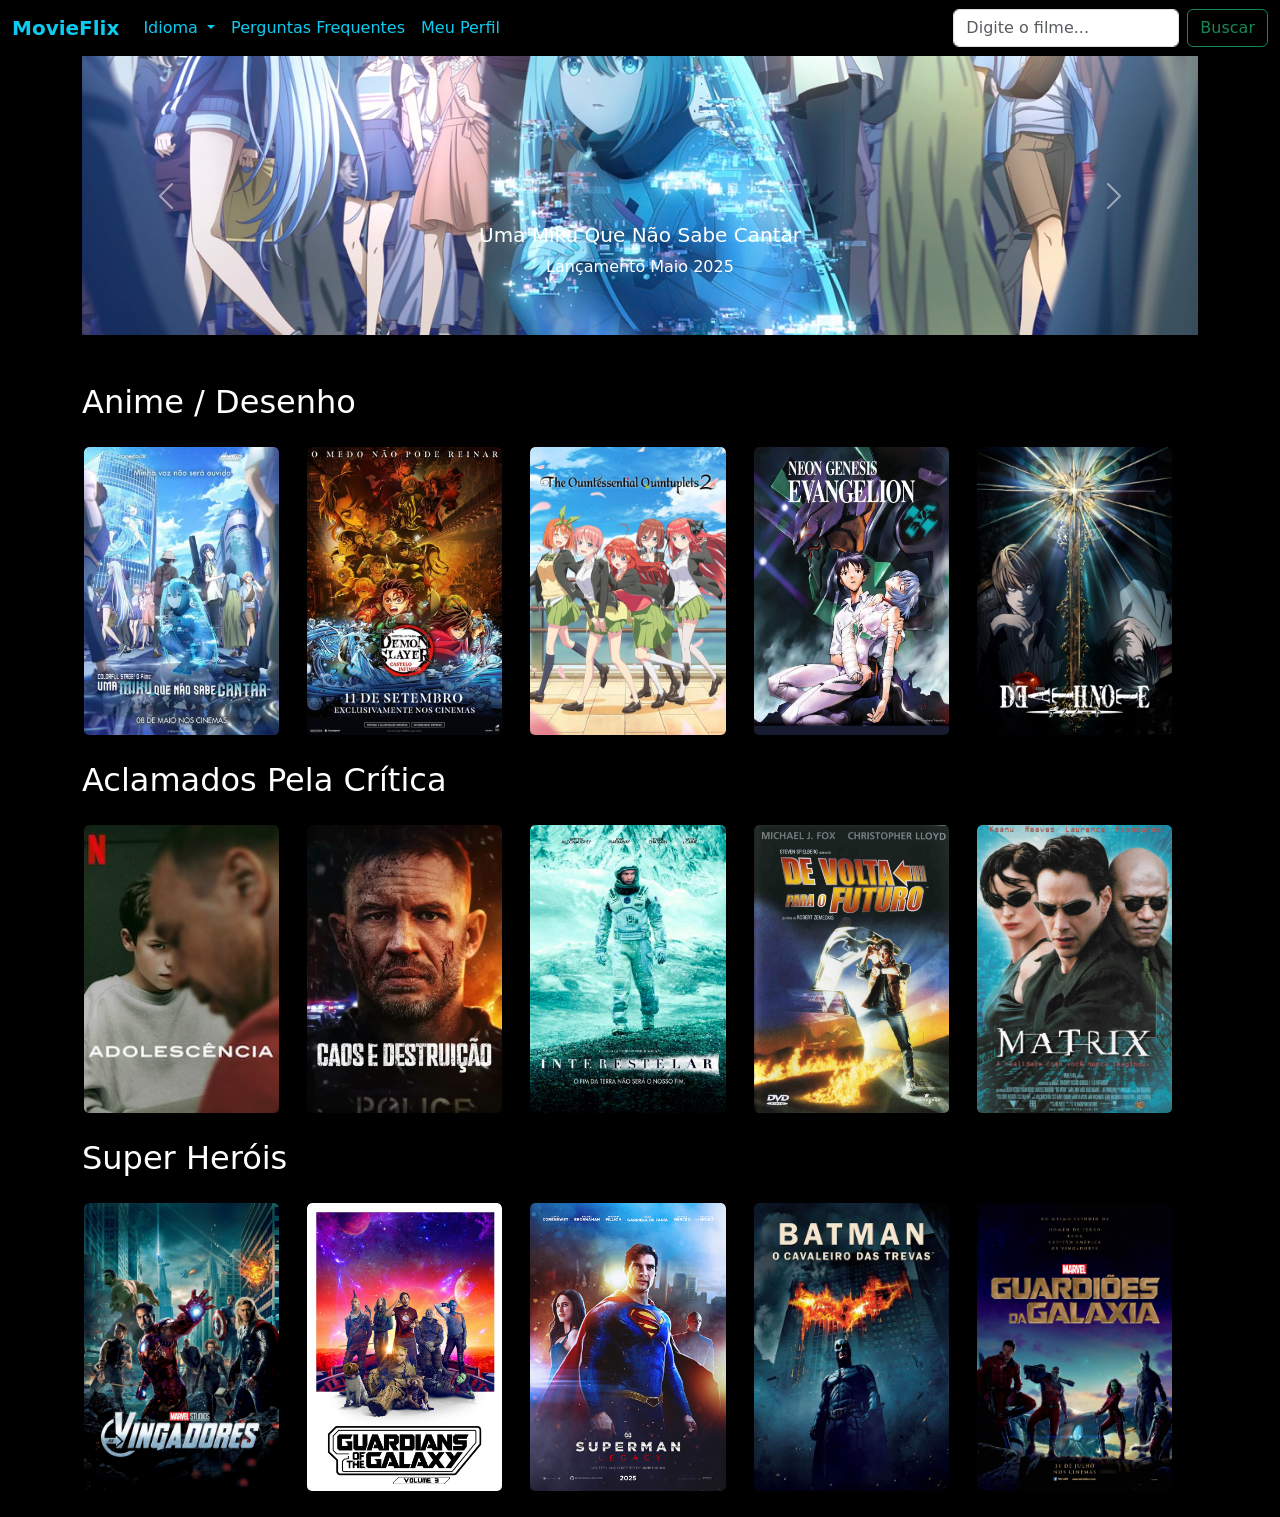
==== commit c75d56a6: "add more movies" ====
--- a/index.html
+++ b/index.html
@@ -13,7 +13,7 @@
    <title>Boot</title>
 </head>
 
-<body>
+<body class="overflow-x-hidden">
 
    <!-- #region Navbar-->
    <nav class="navbar navbar-expand-lg">
@@ -55,7 +55,7 @@
    <!-- #endregion -->
 
    <!-- #region Carousel <-->
-   <div class="container mb-4">
+   <div class="container mb-5">
       <div id="carouselExampleAutoplaying" class="carousel slide" data-bs-ride="carousel">
          <div class="carousel-inner">
             <div class="carousel-item active">
@@ -98,7 +98,7 @@
    <div class="container container-fluid mb-2">
       <h2>Anime / Desenho</h2>
 
-      <div class="card-area">
+      <div class="card-area overflow-auto">
          <div class="row row-cols-2 row-cols-sm-4 row-cols-md-5 flex-nowrap g-3 g-md-0">
             <div class="col pt-md-3 pb-md-3 ps-md-4">
                <!-- #region Hatsune Miku card -->
@@ -209,6 +209,138 @@
                </div>
                <!-- #endregion -->
             </div>
+            <div class="col pt-md-3 pb-md-3 ps-md-4">
+               <!-- #region Quintuplas card -->
+               <button type="button" class="btn p-0" data-bs-toggle="modal" data-bs-target="#Quintessentials">
+                  <div class="card h-100">
+                     <img src="assets/images/quintessentials.jpg" class="card-img-top" alt="quintessentials">
+                  </div>
+               </button>
+
+               <!-- Modal -->
+               <div class="modal fade" id="Quintessentials" tabindex="-1" aria-hidden="true">
+                  <div class="modal-dialog modal-dialog-centered modal-lg">
+                     <div class="modal-content bg-darkgrey text-white border-0 rounded-4 overflow-hidden">
+
+                        <div class="modal-body p-0 position-relative">
+                           <div class="position-relative">
+                              <img src="assets/images/quintessentials_Modal.webp" class="w-100 object-fit-cover"
+                                 style="max-height: 300px; object-position: top;" alt="">
+                              <button type="button" class="btn-close btn-close-white position-absolute top-0 end-0 m-3"
+                                 data-bs-dismiss="modal" aria-label="Close"></button>
+                              <div class="position-absolute bottom-0 start-0 w-100 p-4 bg-gradient-dark">
+                                 <h1 class="display-6 fw-bold text-shadow">THE QUINTESSENTIAL QUINTUPLETS</h1>
+                              </div>
+                           </div>
+
+                           <div class="p-4">
+                              <div class="mb-3 d-flex flex-wrap gap-2">
+                                 <span class="badge bg-secondary">2022</span>
+                                 <span class="badge bg-secondary">AL</span>
+                                 <span class="badge bg-secondary">Série</span>
+                                 <span class="badge bg-secondary">Anime</span>
+                              </div>
+
+                              <p style="text-align: justify; text-indent: 1.5em;">O tutor adolescente Fuutaro Uesugi finalmente tem que escolher entre as cinco irmãs Nakano, todas apaixonadas por ele.</p>
+
+                              <button class="btn btn-info mt-3">
+                                 Vamos lá <i class="bi bi-arrow-right"></i>
+                              </button>
+                           </div>
+                        </div>
+                     </div>
+                  </div>
+               </div>
+               <!-- #endregion -->
+            </div>
+            <div class="col pt-md-3 pb-md-3 ps-md-4">
+               <!-- #region Evangelion card -->
+               <button type="button" class="btn p-0" data-bs-toggle="modal" data-bs-target="#Evangelion">
+                  <div class="card h-100">
+                     <img src="assets/images/evangelion.webp" class="card-img-top" alt="evangelion">
+                  </div>
+               </button>
+
+               <!-- Modal -->
+               <div class="modal fade" id="Evangelion" tabindex="-1" aria-hidden="true">
+                  <div class="modal-dialog modal-dialog-centered modal-lg">
+                     <div class="modal-content bg-darkgrey text-white border-0 rounded-4 overflow-hidden">
+
+                        <div class="modal-body p-0 position-relative">
+                           <div class="position-relative">
+                              <img src="assets/images/evangelion_Modal.jpg" class="w-100 object-fit-cover"
+                                 style="max-height: 300px; object-position: top;" alt="">
+                              <button type="button" class="btn-close btn-close-white position-absolute top-0 end-0 m-3"
+                                 data-bs-dismiss="modal" aria-label="Close"></button>
+                              <div class="position-absolute bottom-0 start-0 w-100 p-4 bg-gradient-dark">
+                                 <h1 class="display-6 fw-bold text-shadow">NEON GENESIS EVANGELION</h1>
+                              </div>
+                           </div>
+
+                           <div class="p-4">
+                              <div class="mb-3 d-flex flex-wrap gap-2">
+                                 <span class="badge bg-secondary">1995</span>
+                                 <span class="badge bg-secondary">A14</span>
+                                 <span class="badge bg-secondary">Série</span>
+                                 <span class="badge bg-secondary">Anime</span>
+                              </div>
+
+                              <p style="text-align: justify; text-indent: 1.5em;">Um adolescente é reclutado pelo seu pai para ser parte duma élite de pilotos.</p>
+
+                              <button class="btn btn-info mt-3">
+                                 Vamos lá <i class="bi bi-arrow-right"></i>
+                              </button>
+                           </div>
+                        </div>
+                     </div>
+                  </div>
+               </div>
+               <!-- #endregion -->
+            </div>
+            <div class="col pt-md-3 pb-md-3 ps-md-4">
+               <!-- #region Death card -->
+               <button type="button" class="btn p-0" data-bs-toggle="modal" data-bs-target="#Death">
+                  <div class="card h-100">
+                     <img src="assets/images/death.jpg" class="card-img-top" alt="death">
+                  </div>
+               </button>
+
+               <!-- Modal -->
+               <div class="modal fade" id="Death" tabindex="-1" aria-hidden="true">
+                  <div class="modal-dialog modal-dialog-centered modal-lg">
+                     <div class="modal-content bg-darkgrey text-white border-0 rounded-4 overflow-hidden">
+
+                        <div class="modal-body p-0 position-relative">
+                           <div class="position-relative">
+                              <img src="assets/images/death_Modal.webp" class="w-100 object-fit-cover"
+                                 style="max-height: 300px; object-position: top;" alt="">
+                              <button type="button" class="btn-close btn-close-white position-absolute top-0 end-0 m-3"
+                                 data-bs-dismiss="modal" aria-label="Close"></button>
+                              <div class="position-absolute bottom-0 start-0 w-100 p-4 bg-gradient-dark">
+                                 <h1 class="display-6 fw-bold text-shadow">DEATH NOTE</h1>
+                              </div>
+                           </div>
+
+                           <div class="p-4">
+                              <div class="mb-3 d-flex flex-wrap gap-2">
+                                 <span class="badge bg-secondary">2006</span>
+                                 <span class="badge bg-secondary">A18</span>
+                                 <span class="badge bg-secondary">Série</span>
+                                 <span class="badge bg-secondary">Anime</span>
+                              </div>
+
+                              <p style="text-align: justify; text-indent: 1.5em;">Um estudante brilhante encontra um caderno misterioso que mata qualquer pessoa cujo nome seja escrito nele. Determinado a livrar o mundo do mal, ele elimina criminosos, mas logo atrai a atenção das autoridades e de um gênio investigador.</p>
+
+                              <button class="btn btn-info mt-3">
+                                 Vamos lá <i class="bi bi-arrow-right"></i>
+                              </button>
+                           </div>
+                        </div>
+                     </div>
+                  </div>
+               </div>
+               <!-- #endregion -->
+            </div>
          </div>
       </div>
    </div>
@@ -219,7 +351,7 @@
    <div class="container container-fluid mb-2">
       <h2>Aclamados Pela Crítica</h2>
 
-      <div class="card-area">
+      <div class="card-area overflow-auto">
          <div class="row row-cols-2 row-cols-sm-4 row-cols-md-5 flex-nowrap g-3 g-md-0">
             <div class="col pt-md-3 pb-md-3 ps-md-4">
                <!-- #region Adolescencia card -->
@@ -323,7 +455,7 @@
                <!-- #endregion -->
             </div>
             <div class="col pt-md-3 pb-md-3 ps-md-4">
-               <!-- #region CaosEDestruicao card -->
+               <!-- #region Interstellar card -->
                <button type="button" class="btn p-0" data-bs-toggle="modal" data-bs-target="#InterstelarModal">
                   <div class="card h-100">
                      <img src="assets/images/interstellar.png" class="card-img-top" alt="interestelar">
@@ -373,6 +505,147 @@
                </div>
                <!-- #endregion -->
             </div>
+            <div class="col pt-md-3 pb-md-3 ps-md-4">
+               <!-- #region De Volta card -->
+               <button type="button" class="btn p-0" data-bs-toggle="modal" data-bs-target="#DeVolta">
+                  <div class="card h-100">
+                     <img src="assets/images/de_volta_pro.jpg" class="card-img-top" alt="futuro">
+                  </div>
+               </button>
+
+               <!-- Modal -->
+               <div class="modal fade" id="DeVolta" tabindex="-1" aria-hidden="true">
+                  <div class="modal-dialog modal-dialog-centered modal-lg">
+                     <div class="modal-content bg-darkgrey text-white border-0 rounded-4 overflow-hidden">
+
+                        <div class="modal-body p-0 position-relative">
+                           <div class="position-relative">
+                              <img src="assets/images/de_volta_pro_Modal.jpg" class="w-100 object-fit-cover"
+                                 style="max-height: 300px; object-position: top;" alt="">
+                              <button type="button" class="btn-close btn-close-white position-absolute top-0 end-0 m-3"
+                                 data-bs-dismiss="modal" aria-label="Close"></button>
+                              <div class="position-absolute bottom-0 start-0 w-100 p-4 bg-gradient-dark">
+                                 <h1 class="display-6 fw-bold text-shadow">DE VOLTA PARO FUTURO</h1>
+                              </div>
+                           </div>
+
+                           <div class="p-4">
+                              <div class="mb-3 d-flex flex-wrap gap-2">
+                                 <span class="badge bg-secondary">1985</span>
+                                 <span class="badge bg-secondary">AL</span>
+                                 <span class="badge bg-secondary">Filme</span>
+                                 <span class="badge bg-secondary">Ficção</span>
+                              </div>
+
+                              <p class="text-white-50" style="text-align: justify; text-indent: 1.5em;">
+                                 Marty McFly viaja para 1955 com a máquina do tempo do cientista Dr. Brown. Ele deve garantir que seus pais se apaixonem, para não arriscar sua própria existência.
+                              </p>
+
+                              <button class="btn btn-info mt-3">
+                                 Vamos lá <i class="bi bi-arrow-right"></i>
+                              </button>
+                           </div>
+
+                        </div>
+                     </div>
+                  </div>
+               </div>
+               <!-- #endregion -->
+            </div>
+            <div class="col pt-md-3 pb-md-3 ps-md-4">
+               <!-- #region Matrix card -->
+               <button type="button" class="btn p-0" data-bs-toggle="modal" data-bs-target="#Matrix">
+                  <div class="card h-100">
+                     <img src="assets/images/matrix.jpg" class="card-img-top" alt="matrix">
+                  </div>
+               </button>
+
+               <!-- Modal -->
+               <div class="modal fade" id="Matrix" tabindex="-1" aria-hidden="true">
+                  <div class="modal-dialog modal-dialog-centered modal-lg">
+                     <div class="modal-content bg-darkgrey text-white border-0 rounded-4 overflow-hidden">
+
+                        <div class="modal-body p-0 position-relative">
+                           <div class="position-relative">
+                              <img src="assets/images/matrix_Modal.jpg" class="w-100 object-fit-cover"
+                                 style="max-height: 300px; object-position: top;" alt="">
+                              <button type="button" class="btn-close btn-close-white position-absolute top-0 end-0 m-3"
+                                 data-bs-dismiss="modal" aria-label="Close"></button>
+                              <div class="position-absolute bottom-0 start-0 w-100 p-4 bg-gradient-dark">
+                                 <h1 class="display-6 fw-bold text-shadow">MATRIX</h1>
+                              </div>
+                           </div>
+
+                           <div class="p-4">
+                              <div class="mb-3 d-flex flex-wrap gap-2">
+                                 <span class="badge bg-secondary">1999</span>
+                                 <span class="badge bg-secondary">A14</span>
+                                 <span class="badge bg-secondary">Filme</span>
+                                 <span class="badge bg-secondary">Ficção</span>
+                              </div>
+
+                              <p class="text-white-50" style="text-align: justify; text-indent: 1.5em;">
+                                 Um hacker aprende com os misteriosos rebeldes sobre a verdadeira natureza de sua realidade e seu papel na guerra contra seus controladores.
+                              </p>
+
+                              <button class="btn btn-info mt-3">
+                                 Vamos lá <i class="bi bi-arrow-right"></i>
+                              </button>
+                           </div>
+
+                        </div>
+                     </div>
+                  </div>
+               </div>
+               <!-- #endregion -->
+            </div>
+            <div class="col pt-md-3 pb-md-3 ps-md-4">
+               <!-- #region Matrix card -->
+               <button type="button" class="btn p-0" data-bs-toggle="modal" data-bs-target="#StarWars">
+                  <div class="card h-100">
+                     <img src="assets/images/star_wars.jpg" class="card-img-top" alt="matrix">
+                  </div>
+               </button>
+
+               <!-- Modal -->
+               <div class="modal fade" id="StarWars" tabindex="-1" aria-hidden="true">
+                  <div class="modal-dialog modal-dialog-centered modal-lg">
+                     <div class="modal-content bg-darkgrey text-white border-0 rounded-4 overflow-hidden">
+
+                        <div class="modal-body p-0 position-relative">
+                           <div class="position-relative">
+                              <img src="assets/images/star_wars_Modal.avif" class="w-100 object-fit-cover"
+                                 style="max-height: 300px; object-position: top;" alt="">
+                              <button type="button" class="btn-close btn-close-white position-absolute top-0 end-0 m-3"
+                                 data-bs-dismiss="modal" aria-label="Close"></button>
+                              <div class="position-absolute bottom-0 start-0 w-100 p-4 bg-gradient-dark">
+                                 <h1 class="display-6 fw-bold text-shadow">STAR WARS IV: UMA NOVA ESPERANÇA</h1>
+                              </div>
+                           </div>
+
+                           <div class="p-4">
+                              <div class="mb-3 d-flex flex-wrap gap-2">
+                                 <span class="badge bg-secondary">1977</span>
+                                 <span class="badge bg-secondary">AL</span>
+                                 <span class="badge bg-secondary">Filme</span>
+                                 <span class="badge bg-secondary">Ficção</span>
+                              </div>
+
+                              <p class="text-white-50" style="text-align: justify; text-indent: 1.5em;">
+                                 Luke Skywalker une forças com um cavaleiro Jedi, um piloto arrogante, um Wookiee e dois andróides para salvar a galáxia da estação de batalha destruidora do Império, enquanto tenta resgatar a Princesa Leia do misterioso Darth Vader.
+                              </p>
+
+                              <button class="btn btn-info mt-3">
+                                 Vamos lá <i class="bi bi-arrow-right"></i>
+                              </button>
+                           </div>
+
+                        </div>
+                     </div>
+                  </div>
+               </div>
+               <!-- #endregion -->
+            </div>
          </div>
       </div>
    </div>
@@ -383,7 +656,7 @@
    <div class="container container-fluid mb-2">
       <h2>Super Heróis</h2>
 
-      <div class="card-area">
+      <div class="card-area overflow-auto">
          <div class="row row-cols-2 row-cols-sm-4 row-cols-md-5 flex-nowrap g-3 g-md-0">
             <div class="col pt-md-3 pb-md-3 ps-md-4">
                <!-- #region Vingadores card -->
@@ -622,6 +895,147 @@
                </div>
                <!-- #endregion -->
             </div>
+            <div class="col pt-md-3 pb-md-3 ps-md-4">
+               <!-- #region Vingadores Ulti card -->
+               <button type="button" class="btn p-0" data-bs-toggle="modal" data-bs-target="#VingadoresUlti">
+                  <div class="card h-100">
+                     <img src="assets/images/vingadores-ultimato.jpg" class="card-img-top" alt="vingadores">
+                  </div>
+               </button>
+
+               <!-- Modal -->
+               <div class="modal fade" id="VingadoresUlti" tabindex="-1" aria-hidden="true">
+                  <div class="modal-dialog modal-dialog-centered modal-lg">
+                     <div class="modal-content bg-darkgrey text-white border-0 rounded-4 overflow-hidden">
+
+                        <div class="modal-body p-0 position-relative">
+                           <div class="position-relative">
+                              <img src="assets/images/vingadores-ultimato-Modal.webp" class="w-100 object-fit-cover"
+                                 style="max-height: 300px; object-position: top;" alt="">
+                              <button type="button" class="btn-close btn-close-white position-absolute top-0 end-0 m-3"
+                                 data-bs-dismiss="modal" aria-label="Close"></button>
+                              <div class="position-absolute bottom-0 start-0 w-100 p-4 bg-gradient-dark">
+                                 <h1 class="display-6 fw-bold text-shadow">VINGADORES ULTIMATO</h1>
+                              </div>
+                           </div>
+
+                           <div class="p-4">
+                              <div class="mb-3 d-flex flex-wrap gap-2">
+                                 <span class="badge bg-secondary">2019</span>
+                                 <span class="badge bg-secondary">A12</span>
+                                 <span class="badge bg-secondary">Filme</span>
+                                 <span class="badge bg-secondary">Herói</span>
+                              </div>
+
+                              <p class="text-white-50" style="text-align: justify; text-indent: 1.5em;">
+                                 Após os eventos devastadores de Vingadores: Guerra Infinita , o universo está em ruínas, e com a ajuda de aliados os Vingadores se reúnem para desfazer as ações de Thanos e restaurar a ordem.
+                              </p>
+
+                              <button class="btn btn-info mt-3">
+                                 Vamos lá <i class="bi bi-arrow-right"></i>
+                              </button>
+                           </div>
+
+                        </div>
+                     </div>
+                  </div>
+               </div>
+               <!-- #endregion -->
+            </div>
+            <div class="col pt-md-3 pb-md-3 ps-md-4">
+               <!-- #region Thor card -->
+               <button type="button" class="btn p-0" data-bs-toggle="modal" data-bs-target="#ThorRag">
+                  <div class="card h-100">
+                     <img src="assets/images/thor_rag.jpg" class="card-img-top" alt="vingadores">
+                  </div>
+               </button>
+
+               <!-- Modal -->
+               <div class="modal fade" id="ThorRag" tabindex="-1" aria-hidden="true">
+                  <div class="modal-dialog modal-dialog-centered modal-lg">
+                     <div class="modal-content bg-darkgrey text-white border-0 rounded-4 overflow-hidden">
+
+                        <div class="modal-body p-0 position-relative">
+                           <div class="position-relative">
+                              <img src="assets/images/thor_rag_Modal.jpg" class="w-100 object-fit-cover"
+                                 style="max-height: 300px; object-position: top;" alt="">
+                              <button type="button" class="btn-close btn-close-white position-absolute top-0 end-0 m-3"
+                                 data-bs-dismiss="modal" aria-label="Close"></button>
+                              <div class="position-absolute bottom-0 start-0 w-100 p-4 bg-gradient-dark">
+                                 <h1 class="display-6 fw-bold text-shadow">THOR RAGNAROK</h1>
+                              </div>
+                           </div>
+
+                           <div class="p-4">
+                              <div class="mb-3 d-flex flex-wrap gap-2">
+                                 <span class="badge bg-secondary">2017</span>
+                                 <span class="badge bg-secondary">A12</span>
+                                 <span class="badge bg-secondary">Filme</span>
+                                 <span class="badge bg-secondary">Herói</span>
+                              </div>
+
+                              <p class="text-white-50" style="text-align: justify; text-indent: 1.5em;">
+                                 Thor está aprisionado do outro lado do universo, sem seu martelo, e se vê em uma corrida para voltar até Asgard e impedir o Ragnarok, que está nas mãos de uma nova e poderosa ameaça, a terrível Hela.
+                              </p>
+
+                              <button class="btn btn-info mt-3">
+                                 Vamos lá <i class="bi bi-arrow-right"></i>
+                              </button>
+                           </div>
+
+                        </div>
+                     </div>
+                  </div>
+               </div>
+               <!-- #endregion -->
+            </div>
+            <div class="col pt-md-3 pb-md-3 ps-md-4">
+               <!-- #region Capitão America card -->
+               <button type="button" class="btn p-0" data-bs-toggle="modal" data-bs-target="#CapAmerica">
+                  <div class="card h-100">
+                     <img src="assets/images/cap_america.jpg" class="card-img-top" alt="vingadores">
+                  </div>
+               </button>
+
+               <!-- Modal -->
+               <div class="modal fade" id="CapAmerica" tabindex="-1" aria-hidden="true">
+                  <div class="modal-dialog modal-dialog-centered modal-lg">
+                     <div class="modal-content bg-darkgrey text-white border-0 rounded-4 overflow-hidden">
+
+                        <div class="modal-body p-0 position-relative">
+                           <div class="position-relative">
+                              <img src="assets/images/cap_america_Modal.webp" class="w-100 object-fit-cover"
+                                 style="max-height: 300px; object-position: top;" alt="">
+                              <button type="button" class="btn-close btn-close-white position-absolute top-0 end-0 m-3"
+                                 data-bs-dismiss="modal" aria-label="Close"></button>
+                              <div class="position-absolute bottom-0 start-0 w-100 p-4 bg-gradient-dark">
+                                 <h1 class="display-6 fw-bold text-shadow">CAPITÃO AMERICA: ADIMIRÁVEL MUNDO NOVO</h1>
+                              </div>
+                           </div>
+
+                           <div class="p-4">
+                              <div class="mb-3 d-flex flex-wrap gap-2">
+                                 <span class="badge bg-secondary">2025</span>
+                                 <span class="badge bg-secondary">A14</span>
+                                 <span class="badge bg-secondary">Filme</span>
+                                 <span class="badge bg-secondary">Herói</span>
+                              </div>
+
+                              <p class="text-white-50" style="text-align: justify; text-indent: 1.5em;">
+                                 Sam Wilson, o novo Capitão América, se vê no meio de um incidente internacional e deve descobrir o motivo por trás de um plano global nefasto.
+                              </p>
+
+                              <button class="btn btn-info mt-3">
+                                 Vamos lá <i class="bi bi-arrow-right"></i>
+                              </button>
+                           </div>
+
+                        </div>
+                     </div>
+                  </div>
+               </div>
+               <!-- #endregion -->
+            </div>
          </div>
       </div>
    </div>
--- a/assets/css/style_movies.css
+++ b/assets/css/style_movies.css
@@ -30,14 +30,11 @@
   }
   }
 
-  .card-area {
-    overflow-x: scroll;
-    overflow-y: hidden;
-  }
-  @media(min-width: 768px){
+
+@media(min-width: 768px){
   .card-area {
     position: relative; left: -1.5rem;
-  }
+}
 }
 
 @media(min-width: 768px){
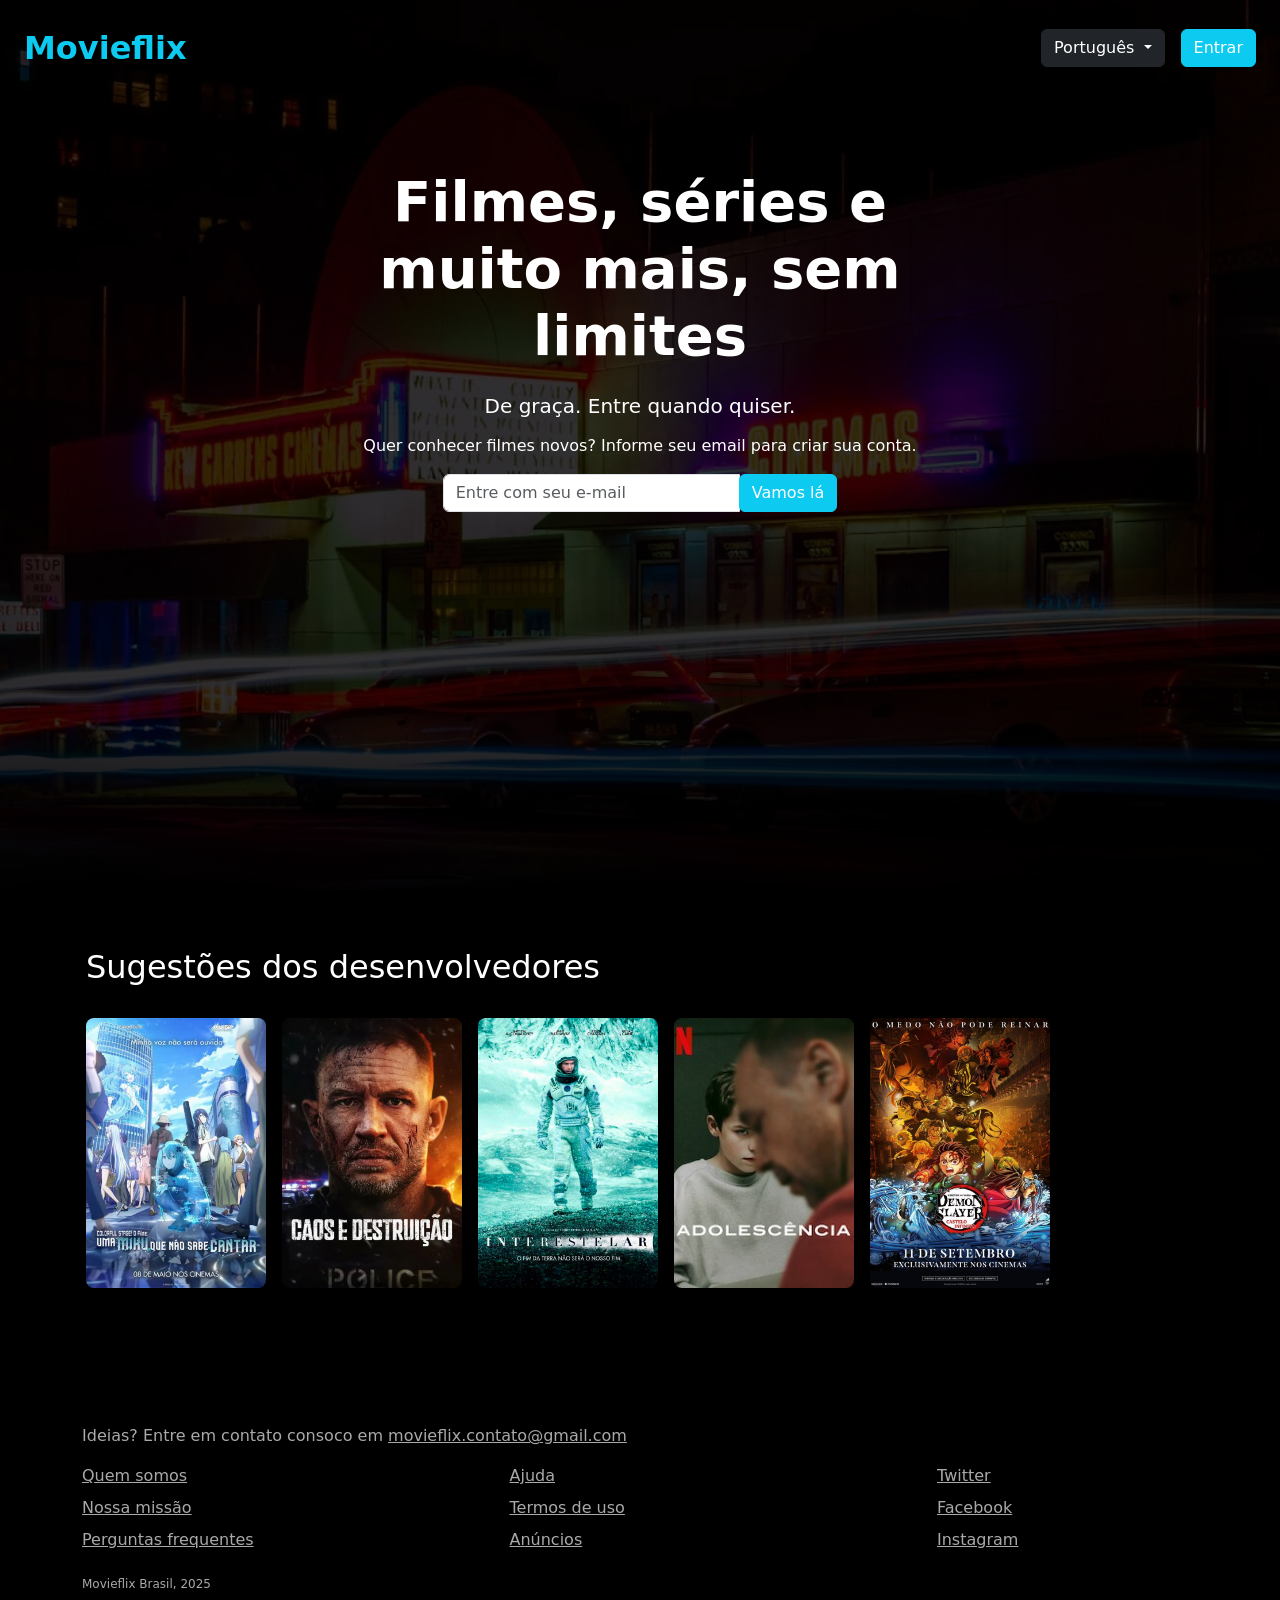
==== commit 920de963: "Final styling tweaks" ====
--- a/index.html
+++ b/index.html
@@ -1,1049 +1,312 @@
 <!DOCTYPE html>
-<html lang="en">
-
+<html lang="pt-BR">
 <head>
-   <meta charset="UTF-8">
-   <meta name="viewport" content="width=device-width, initial-scale=1.0, shrink-to-fit=no">
-
-   <link rel="stylesheet" href="assets/css/bootstrap.css">
-   <link rel="stylesheet" href="assets/css/style_movies.css">
-   <link rel="stylesheet" href="assets/css/style_modal.css">
-   <link rel="stylesheet" href="assets/css/scrollbar.css">
-
-   <title>Boot</title>
+  <meta charset="UTF-8">
+  <meta name="viewport" content="width=device-width, initial-scale=1">
+  <title>Movieflix: a pretty movie catalogue</title>
+  <link href="assets/css/bootstrap.css" rel="stylesheet">
+  <link rel="stylesheet" href="https://cdn.jsdelivr.net/npm/bootstrap-icons@1.3.0/font/bootstrap-icons.css">
+  <link href="assets/css/style_landing.css" rel="stylesheet">
+  <link href="assets/css/scrollbar.css" rel="stylesheet">
+  <link href="assets/css/style_modal.css" rel="stylesheet">
 </head>
-
 <body class="overflow-x-hidden">
 
-   <!-- #region Navbar-->
-   <nav class="navbar navbar-expand-lg">
-      <div class="container-fluid">
-         <a class="navbar-brand text-info" href="#"><b>MovieFlix</b></a>
-         <button class="navbar-toggler" type="button" data-bs-toggle="collapse" data-bs-target="#navbarSupportedContent"
-            aria-controls="navbarSupportedContent" aria-expanded="false" aria-label="Toggle navigation">
-            <span class="navbar-toggler-icon"></span>
-         </button>
-         <div class="collapse navbar-collapse" id="navbarSupportedContent">
-            <ul class="navbar-nav me-auto mb-2 mb-lg-0">
-               <li class="nav-item dropdown">
-                  <a class="nav-link dropdown-toggle text-info" href="#" role="button" data-bs-toggle="dropdown"
-                     aria-expanded="false">
-                     Idioma
-                  </a>
-                  <ul class="dropdown-menu" style="background-color: #0F0F0F;">
-                     <li><a class="dropdown-item text-info" href="#">Português</a></li>
-                     <li><a class="dropdown-item text-info" href="#">Inglês</a></li>
-                     <li>
-                        <hr class="dropdown-divider">
-                     </li>
-                  </ul>
-               </li>
-               <li class="nav-item">
-                  <a class="nav-link active text-info" aria-current="page" href="faq.html">Perguntas Frequentes</a>
-               </li>
-               <li class="nav-item">
-                  <a class="nav-link active text-info" aria-current="page" href="profile.html">Meu Perfil</a>
-               </li>
+<!-- Seção inicial -->
+<div class="body-landing">
+    <div class="overlay"></div>
+
+    <div class="container-fluid p-4 content">
+      <div class="d-flex justify-content-between align-items-center mb-5">
+        <div class="logo text-info">Movieflix</div>
+        <div class="d-flex align-items-center">
+          <div class="dropdown me-3">
+            <button class="btn btn-dark dropdown-toggle" type="button" id="languageDropdown" data-bs-toggle="dropdown" aria-expanded="false">
+              Português
+            </button>
+            <ul class="dropdown-menu" aria-labelledby="languageDropdown">
+              <li><a class="dropdown-item" href="#">English</a></li>
+              <li><a class="dropdown-item" href="#">Español</a></li>
             </ul>
-            <form class="d-flex" role="search">
-               <input class="form-control me-2" type="search" placeholder="Digite o filme..." aria-label="Search">
-               <button class="btn btn-outline-success" type="submit">Buscar</button>
-            </form>
-         </div>
-      </div>
-   </nav>
-   <!-- #endregion -->
-
-   <!-- #region Carousel <-->
-   <div class="container mb-5">
-      <div id="carouselExampleAutoplaying" class="carousel slide" data-bs-ride="carousel">
-         <div class="carousel-inner">
-            <div class="carousel-item active">
-               <img src="assets/images/hatsune-miku-capa-grande.webp" class="d-block w-100" alt="...">
-               <div class="carousel-caption d-block">
-                  <h5>Uma Miku Que Não Sabe Cantar</h5>
-                  <p>Lançamento Maio 2025</p>
-               </div>
+          </div>
+          <button class="btn btn-info text-white">Entrar</button>
+        </div>
+      </div>
+    
+      <div class="text-center mt-5 pt-5">
+        <h1 class="fw-bold display-4">Filmes, séries e<br>muito mais, sem<br>limites</h1>
+        <h5 class="mt-4">De graça. Entre quando quiser.</h5>
+        <p class="mt-3">Quer conhecer filmes novos? Informe seu email para criar sua conta.</p>
+    
+        <div class="row justify-content-center mt-3">
+          <div class="col-md-6 col-lg-4">
+            <div class="input-group">
+                <input type="email" class="form-control" placeholder="Entre com seu e-mail">
+                <a href="movies.html">
+                    <button class="btn btn-info text-white" type="button">
+                      Vamos lá
+                    </button>
+                </a>  
             </div>
-            <div class="carousel-item">
-               <img src="assets/images/demon-slayer-capa-grande.webp" class="d-block w-100" alt="...">
-               <div class="carousel-caption d-block">
-                  <h5>Demon Slayer: Castelo Infinito</h5>
-                  <p>Lançamento Setembro 2025</p>
-               </div>
+          </div>
+        </div>
+      </div>
+    
+    </div>
+</div>
+
+<!-- Seção de sugestões -->
+<div class="container py-5 px-3">
+    <h2 class="mb-4">Sugestões dos desenvolvedores</h2>
+  
+    <!-- Scroll horizontal -->
+    <div class="overflow-auto py-2">
+      <div class="d-flex flex-nowrap gap-3 pb-2">
+  
+        <div class="card bg-black border-0 flex-shrink-0" data-bs-toggle="modal" data-bs-target="#mikuModal" style="width: 180px; height: 270px;">
+          <img src="assets/images/hatsune-miku-capa.webp" class="card-img-top h-100 object-fit-cover " alt="">
+        </div>
+  
+        <div class="card bg-black border-0 flex-shrink-0" data-bs-toggle="modal" data-bs-target="#caosModal" style="width: 180px; height: 270px;">
+          <img src="assets/images/caos_e_destruicao.jpg" class="card-img-top h-100 object-fit-cover " alt="">
+        </div>
+  
+        <div class="card bg-black border-0 flex-shrink-0" data-bs-toggle="modal" data-bs-target="#interstellarModal" style="width: 180px; height: 270px;">
+          <img src="assets/images/interstellar.png" class="card-img-top h-100 object-fit-cover " alt="">
+        </div>
+  
+        <div class="card bg-black border-0 flex-shrink-0" data-bs-toggle="modal" data-bs-target="#adolescenciaModal" style="width: 180px; height: 270px;">
+          <img src="assets/images/adolescencia.jpg" class="card-img-top h-100 object-fit-cover " alt="">
+        </div>
+  
+        <div class="card bg-black border-0 flex-shrink-0" data-bs-toggle="modal" data-bs-target="#demonslayerModal" style="width: 180px; height: 270px;">
+          <img src="assets/images/demon-slayer-capa.webp" class="card-img-top h-100 object-fit-cover " alt="">
+        </div>
+  
+      </div>
+    </div>
+</div>
+<br><br><br>
+
+<div class="modal fade" id="interstellarModal" tabindex="-1" aria-hidden="true">
+  <div class="modal-dialog modal-dialog-centered modal-lg">
+    <div class="modal-content bg-darkgrey text-white border-0 rounded-4 overflow-hidden">
+
+      <div class="modal-body p-0 position-relative">
+        <div class="position-relative">
+          <img src="assets/images/interstellar_modal.jpeg" class="w-100 object-fit-cover" style="max-height: 300px; object-position: top;" alt="">
+          <button type="button" class="btn-close btn-close-white position-absolute top-0 end-0 m-3" data-bs-dismiss="modal" aria-label="Close"></button>
+          <div class="position-absolute bottom-0 start-0 w-100 p-4 bg-gradient-dark">
+            <h1 class="display-6 fw-bold text-shadow">Interstellar</h1>
+          </div>
+        </div>
+
+        <div class="p-4">
+          <div class="mb-3 d-flex flex-wrap gap-2">
+            <span class="badge bg-secondary">2014</span>
+            <span class="badge bg-secondary">A12</span>
+            <span class="badge bg-secondary">Filme</span>
+            <span class="badge bg-secondary">Sci-Fi</span>
+          </div>
+
+          <p class="text-white-50">
+            As reservas naturais da Terra estão chegando ao fim e um grupo de astronautas 
+            recebe a missão de verificar possíveis planetas para receberem a população 
+            mundial, possibilitando a continuação da espécie. Cooper é chamado para 
+            liderar o grupo e aceita a missão sabendo que pode nunca mais ver os filhos. Ao lado de Brand, Jenkins e Doyle, ele seguirá em busca de um novo lar.
+          </p>
+
+          <button class="btn btn-info mt-3">
+            Vamos lá <i class="bi bi-arrow-right"></i>
+          </button>
+        </div>
+
+      </div>
+    </div>
+  </div>
+</div>
+
+<div class="modal fade" id="demonslayerModal" tabindex="-1" aria-hidden="true">
+  <div class="modal-dialog modal-dialog-centered modal-lg">
+    <div class="modal-content bg-darkgrey text-white border-0 rounded-4 overflow-hidden">
+
+      <div class="modal-body p-0 position-relative">
+        <div class="position-relative">
+          <img src="assets/images/demon_slayer_modal.avif" class="w-100 object-fit-cover" style="max-height: 300px; object-position: top;" alt="">
+          <button type="button" class="btn-close btn-close-white position-absolute top-0 end-0 m-3" data-bs-dismiss="modal" aria-label="Close"></button>
+          <div class="position-absolute bottom-0 start-0 w-100 p-4 bg-gradient-dark">
+            <h1 class="display-6 fw-bold text-shadow">Demon Slayer: Castelo Infinito</h1>
+          </div>
+        </div>
+
+        <div class="p-4">
+          <div class="mb-3 d-flex flex-wrap gap-2">
+            <span class="badge bg-secondary">2025</span>
+            <span class="badge bg-secondary">A16</span>
+            <span class="badge bg-secondary">Filme</span>
+            <span class="badge bg-secondary">Anime</span>
+          </div>
+
+          <p class="text-white-50">
+            Com o líder do Esquadrão dos Caçadores em perigo, Tanjiro e os Hashira 
+            vão até a sede mas são sugados em uma descida profunda para um espaço 
+            misterioso, por obra de Muzan Kibutsuji. O destino aonde Tanjiro e os 
+            caçadores caem é a fortaleza dos demônios, o Castelo Infinito. E então, 
+            o campo de batalha está formado para dar início a luta final entre o 
+            Esquadrão de Caçadores e os demônios.
+          </p>
+
+          <button class="btn btn-info mt-3" onclick="window.location.href='movies.html'">
+            Vamos lá <i class="bi bi-arrow-right"></i>
+          </button>
+        </div>
+
+      </div>
+    </div>
+  </div>
+</div>
+
+<div class="modal fade" id="mikuModal" tabindex="-1" aria-hidden="true">
+  <div class="modal-dialog modal-dialog-centered modal-lg">
+    <div class="modal-content bg-darkgrey text-white border-0 rounded-4 overflow-hidden">
+
+      <div class="modal-body p-0 position-relative">
+        <div class="position-relative">
+          <img src="assets/images/hatsune-miku-capa-grande.webp" class="w-100 object-fit-cover" style="max-height: 300px; object-position: top;" alt="">
+          <button type="button" class="btn-close btn-close-white position-absolute top-0 end-0 m-3" data-bs-dismiss="modal" aria-label="Close"></button>
+          <div class="position-absolute bottom-0 start-0 w-100 p-4 bg-gradient-dark">
+            <h1 class="display-6 fw-bold text-shadow">Uma Miku que não sabe cantar</h1>
+          </div>
+        </div>
+
+        <div class="p-4">
+          <div class="mb-3 d-flex flex-wrap gap-2">
+            <span class="badge bg-secondary">2025</span>
+            <span class="badge bg-secondary">A10</span>
+            <span class="badge bg-secondary">Filme</span>
+            <span class="badge bg-secondary">Anime</span>
+          </div>
+
+          <p class="text-white-50">
+            A guitarrista e compositora Ichika faz amizade com a cantora virtual 
+            Hatsune Miku em Shibuya. Ela ajuda a artista a criar músicas emocionantes 
+            e formar conexões profundas.
+          </p>
+
+          <button class="btn btn-info mt-3">
+            Vamos lá <i class="bi bi-arrow-right"></i>
+          </button>
+        </div>
+
+      </div>
+    </div>
+  </div>
+</div>
+
+<div class="modal fade" id="caosModal" tabindex="-1" aria-hidden="true">
+  <div class="modal-dialog modal-dialog-centered modal-lg">
+    <div class="modal-content bg-darkgrey text-white border-0 rounded-4 overflow-hidden">
+
+      <div class="modal-body p-0 position-relative">
+        <div class="position-relative">
+          <img src="assets/images/caos_e_destruicao_modal.webp" class="w-100 object-fit-cover" style="max-height: 300px; object-position: top;" alt="">
+          <button type="button" class="btn-close btn-close-white position-absolute top-0 end-0 m-3" data-bs-dismiss="modal" aria-label="Close"></button>
+          <div class="position-absolute bottom-0 start-0 w-100 p-4 bg-gradient-dark">
+            <h1 class="display-6 fw-bold text-shadow">Caos e Destruição</h1>
+          </div>
+        </div>
+
+        <div class="p-4">
+          <div class="mb-3 d-flex flex-wrap gap-2">
+            <span class="badge bg-secondary">2025</span>
+            <span class="badge bg-secondary">A16</span>
+            <span class="badge bg-secondary">Filme</span>
+            <span class="badge bg-secondary">Ação</span>
+          </div>
+
+          <p class="text-white-50">
+            Um roubo de drogas sai do controle, levando um policial a encarar o 
+            submundo de uma cidade corrupta para salvar o filho de um político 
+            importante.
+          </p>
+
+          <button class="btn btn-info mt-3">
+            Vamos lá <i class="bi bi-arrow-right"></i>
+          </button>
+        </div>
+
+      </div>
+    </div>
+  </div>
+</div>
+
+<div class="modal fade" id="adolescenciaModal" tabindex="-1" aria-hidden="true">
+  <div class="modal-dialog modal-dialog-centered modal-lg">
+    <div class="modal-content bg-darkgrey text-white border-0 rounded-4 overflow-hidden">
+
+      <div class="modal-body p-0 position-relative">
+        <div class="position-relative">
+          <img src="assets/images/adolescencia_modal.webp" class="w-100 object-fit-cover" style="max-height: 300px; object-position: top;" alt="">
+          <button type="button" class="btn-close btn-close-white position-absolute top-0 end-0 m-3" data-bs-dismiss="modal" aria-label="Close"></button>
+          <div class="position-absolute bottom-0 start-0 w-100 p-4 bg-gradient-dark">
+            <h1 class="display-6 fw-bold text-shadow">Adolescência</h1>
+          </div>
+        </div>
+
+        <div class="p-4">
+          <div class="mb-3 d-flex flex-wrap gap-2">
+            <span class="badge bg-secondary">2025</span>
+            <span class="badge bg-secondary">A16</span>
+            <span class="badge bg-secondary">Série</span>
+            <span class="badge bg-secondary">Drama</span>
+          </div>
+
+          <p class="text-white-50">
+            Em uma cidade inglesa, Jamie Miller (Owen Cooper), um garoto de 
+            13 anos, é preso sob suspeita de assassinar sua colega de classe.
+          </p>
+
+          <button class="btn btn-info mt-3">
+            Vamos lá <i class="bi bi-arrow-right"></i>
+          </button>
+        </div>
+
+      </div>
+    </div>
+  </div>
+</div>
+
+<footer style="margin-bottom: 0;">
+    <div class="container">
+        <p style="font-size: medium; color:darkgray;">Ideias? Entre em contato consoco em <u>movieflix.contato@gmail.com</u></p>
+        <div class="row justify-content-between">
+            <div class="col-md-3 mb-2">
+                <ul class="list-unstyled mb-2">
+                    <li class="mb-2"><a href="#" class="text-darkgrey">Quem somos</a></li>
+                    <li class="mb-2"><a href="#" class="text-darkgrey">Nossa missão</a></li>
+                    <li class="mb-2"><a href="#" class="text-darkgrey">Perguntas frequentes</a></li>
+                </ul>
             </div>
-            <div class="carousel-item">
-               <img src="assets/images/interstellar_modal.webp" class="d-block w-100" alt="...">
-               <div class="carousel-caption d-block">
-                  <h5>Interestelar</h5>
-                  <p>Lançamento Janeiro 2025</p>
-               </div>
+            <div class="col-md-3">
+                <ul class="list-unstyled">
+                    <li class="mb-2"><a href="#" class="text-darkgrey">Ajuda</a></li>
+                    <li class="mb-2"><a href="#" class="text-darkgrey">Termos de uso</a></li>
+                    <li class="mb-2"><a href="#" class="text-darkgrey">Anúncios</a></li>
+                </ul>
             </div>
-         </div>
-         <button class="carousel-control-prev" type="button" data-bs-target="#carouselExampleAutoplaying"
-            data-bs-slide="prev">
-            <span class="carousel-control-prev-icon" aria-hidden="true"></span>
-            <span class="visually-hidden">Previous</span>
-         </button>
-         <button class="carousel-control-next" type="button" data-bs-target="#carouselExampleAutoplaying"
-            data-bs-slide="next">
-            <span class="carousel-control-next-icon" aria-hidden="true"></span>
-            <span class="visually-hidden">Next</span>
-         </button>
-      </div>
-   </div>
-   <!-- #endregion -->
-
-   <!-- #region Container Anime-->
-   <div class="container container-fluid mb-2">
-      <h2>Anime / Desenho</h2>
-
-      <div class="card-area overflow-auto">
-         <div class="row row-cols-2 row-cols-sm-4 row-cols-md-5 flex-nowrap g-3 g-md-0">
-            <div class="col pt-md-3 pb-md-3 ps-md-4">
-               <!-- #region Hatsune Miku card -->
-               <button type="button" class="btn p-0" data-bs-toggle="modal" data-bs-target="#HatsuneMikuModal">
-                  <div class="card">
-                     <img src="assets/images/hatsune-miku-capa.webp" class="card-img-top" alt="hatsune-miku-capa">
-                  </div>
-               </button>
-
-               <!-- Modal -->
-               <div class="modal fade" id="HatsuneMikuModal" tabindex="-1" aria-hidden="true">
-                  <div class="modal-dialog modal-dialog-centered modal-lg">
-                     <div class="modal-content bg-darkgrey text-white border-0 rounded-4 overflow-hidden">
-
-                        <div class="modal-body p-0 position-relative">
-                           <div class="position-relative">
-                              <img src="assets/images/hatsune-miku-capa-grande.webp" class="w-100 object-fit-cover"
-                                 style="max-height: 300px; object-position: top;" alt="">
-                              <button type="button" class="btn-close btn-close-white position-absolute top-0 end-0 m-3"
-                                 data-bs-dismiss="modal" aria-label="Close"></button>
-                              <div class="position-absolute bottom-0 start-0 w-100 p-4 bg-gradient-dark">
-                                 <h1 class="display-6 fw-bold text-shadow">UMA MIKU QUE NÃO SABE CANTAR</h1>
-                              </div>
-                           </div>
-
-                           <div class="p-4">
-                              <div class="mb-3 d-flex flex-wrap gap-2">
-                                 <span class="badge bg-secondary">2025</span>
-                                 <span class="badge bg-secondary">A10</span>
-                                 <span class="badge bg-secondary">Filme</span>
-                                 <span class="badge bg-secondary">Anime</span>
-                              </div>
-
-                              <p style="text-align: justify; text-indent: 1.5em;">Hatsune Miku, a icônica diva virtual,
-                                 luta
-                                 para compartilhar sua música com todos, mas algo não está funcionando. É então que ela
-                                 cruza
-                                 caminhos com Ichika, uma jovem cantora com um talento único para tocar os corações das
-                                 pessoas através de suas apresentações de rua. Desesperada, Miku pede sua ajuda para
-                                 garantir
-                                 que sua música alcance aqueles que mais precisam. Juntas, elas embarcam em uma aventura
-                                 mágica e musical que mudará suas vidas para sempre.</p>
-
-                              <button class="btn btn-info mt-3">
-                                 Vamos lá <i class="bi bi-arrow-right"></i>
-                              </button>
-                           </div>
-                        </div>
-                     </div>
-                  </div>
-               </div>
-               <!-- #endregion -->
+            <div class="col-md-3">
+                <ul class="list-unstyled mb-2">
+                    <li class="mb-2"><a href="#" class="text-darkgrey">Twitter</a></li>
+                    <li class="mb-2"><a href="#" class="text-darkgrey">Facebook</a></li>
+                    <li class="mb-2"><a href="#" class="text-darkgrey">Instagram</a></li>
+                </ul>
             </div>
-            <div class="col pt-md-3 pb-md-3 ps-md-4">
-               <!-- #region Demon Slayer card -->
-               <button type="button" class="btn p-0" data-bs-toggle="modal" data-bs-target="#demonSlayerModal">
-                  <div class="card h-100">
-                     <img src="assets/images/demon-slayer-capa.webp" class="card-img-top" alt="demon-slayer-capa">
-                  </div>
-               </button>
-
-               <!-- Modal -->
-               <div class="modal fade" id="demonSlayerModal" tabindex="-1" aria-hidden="true">
-                  <div class="modal-dialog modal-dialog-centered modal-lg">
-                     <div class="modal-content bg-darkgrey text-white border-0 rounded-4 overflow-hidden">
-
-                        <div class="modal-body p-0 position-relative">
-                           <div class="position-relative">
-                              <img src="assets/images/demon_slayer_modal.avif" class="w-100 object-fit-cover"
-                                 style="max-height: 300px; object-position: top;" alt="">
-                              <button type="button" class="btn-close btn-close-white position-absolute top-0 end-0 m-3"
-                                 data-bs-dismiss="modal" aria-label="Close"></button>
-                              <div class="position-absolute bottom-0 start-0 w-100 p-4 bg-gradient-dark">
-                                 <h1 class="display-6 fw-bold text-shadow">DEMON SLAYER</h1>
-                              </div>
-                           </div>
-
-                           <div class="p-4">
-                              <div class="mb-3 d-flex flex-wrap gap-2">
-                                 <span class="badge bg-secondary">2025</span>
-                                 <span class="badge bg-secondary">A12</span>
-                                 <span class="badge bg-secondary">Filme</span>
-                                 <span class="badge bg-secondary">Anime</span>
-                              </div>
-
-                              <p style="text-align: justify; text-indent: 1.5em;">Japão, era Taisho. Tanjiro, um bondoso
-                                 jovem
-                                 que ganha a vida vendendo carvão, descobre que sua família foi massacrada por um
-                                 demônio.
-                                 E
-                                 pra piorar, Nezuko, sua irmã mais nova e única sobrevivente, também foi transformada
-                                 num
-                                 demônio. Arrasado com esta sombria realidade, Tanjiro decide se tornar um matador de
-                                 demônios
-                                 para fazer sua irmã voltar a ser humana, e para matar o demônio que matou sua família.
-                                 Um
-                                 triste conto sobre dois irmãos, onde os destinos dos humanos e dos demônios se
-                                 entrelaçam,
-                                 começa agora.</p>
-
-                              <button class="btn btn-info mt-3">
-                                 Vamos lá <i class="bi bi-arrow-right"></i>
-                              </button>
-                           </div>
-                        </div>
-                     </div>
-                  </div>
-               </div>
-               <!-- #endregion -->
-            </div>
-            <div class="col pt-md-3 pb-md-3 ps-md-4">
-               <!-- #region Quintuplas card -->
-               <button type="button" class="btn p-0" data-bs-toggle="modal" data-bs-target="#Quintessentials">
-                  <div class="card h-100">
-                     <img src="assets/images/quintessentials.jpg" class="card-img-top" alt="quintessentials">
-                  </div>
-               </button>
-
-               <!-- Modal -->
-               <div class="modal fade" id="Quintessentials" tabindex="-1" aria-hidden="true">
-                  <div class="modal-dialog modal-dialog-centered modal-lg">
-                     <div class="modal-content bg-darkgrey text-white border-0 rounded-4 overflow-hidden">
-
-                        <div class="modal-body p-0 position-relative">
-                           <div class="position-relative">
-                              <img src="assets/images/quintessentials_Modal.webp" class="w-100 object-fit-cover"
-                                 style="max-height: 300px; object-position: top;" alt="">
-                              <button type="button" class="btn-close btn-close-white position-absolute top-0 end-0 m-3"
-                                 data-bs-dismiss="modal" aria-label="Close"></button>
-                              <div class="position-absolute bottom-0 start-0 w-100 p-4 bg-gradient-dark">
-                                 <h1 class="display-6 fw-bold text-shadow">THE QUINTESSENTIAL QUINTUPLETS</h1>
-                              </div>
-                           </div>
-
-                           <div class="p-4">
-                              <div class="mb-3 d-flex flex-wrap gap-2">
-                                 <span class="badge bg-secondary">2022</span>
-                                 <span class="badge bg-secondary">AL</span>
-                                 <span class="badge bg-secondary">Série</span>
-                                 <span class="badge bg-secondary">Anime</span>
-                              </div>
-
-                              <p style="text-align: justify; text-indent: 1.5em;">O tutor adolescente Fuutaro Uesugi finalmente tem que escolher entre as cinco irmãs Nakano, todas apaixonadas por ele.</p>
-
-                              <button class="btn btn-info mt-3">
-                                 Vamos lá <i class="bi bi-arrow-right"></i>
-                              </button>
-                           </div>
-                        </div>
-                     </div>
-                  </div>
-               </div>
-               <!-- #endregion -->
-            </div>
-            <div class="col pt-md-3 pb-md-3 ps-md-4">
-               <!-- #region Evangelion card -->
-               <button type="button" class="btn p-0" data-bs-toggle="modal" data-bs-target="#Evangelion">
-                  <div class="card h-100">
-                     <img src="assets/images/evangelion.webp" class="card-img-top" alt="evangelion">
-                  </div>
-               </button>
-
-               <!-- Modal -->
-               <div class="modal fade" id="Evangelion" tabindex="-1" aria-hidden="true">
-                  <div class="modal-dialog modal-dialog-centered modal-lg">
-                     <div class="modal-content bg-darkgrey text-white border-0 rounded-4 overflow-hidden">
-
-                        <div class="modal-body p-0 position-relative">
-                           <div class="position-relative">
-                              <img src="assets/images/evangelion_Modal.jpg" class="w-100 object-fit-cover"
-                                 style="max-height: 300px; object-position: top;" alt="">
-                              <button type="button" class="btn-close btn-close-white position-absolute top-0 end-0 m-3"
-                                 data-bs-dismiss="modal" aria-label="Close"></button>
-                              <div class="position-absolute bottom-0 start-0 w-100 p-4 bg-gradient-dark">
-                                 <h1 class="display-6 fw-bold text-shadow">NEON GENESIS EVANGELION</h1>
-                              </div>
-                           </div>
-
-                           <div class="p-4">
-                              <div class="mb-3 d-flex flex-wrap gap-2">
-                                 <span class="badge bg-secondary">1995</span>
-                                 <span class="badge bg-secondary">A14</span>
-                                 <span class="badge bg-secondary">Série</span>
-                                 <span class="badge bg-secondary">Anime</span>
-                              </div>
-
-                              <p style="text-align: justify; text-indent: 1.5em;">Um adolescente é reclutado pelo seu pai para ser parte duma élite de pilotos.</p>
-
-                              <button class="btn btn-info mt-3">
-                                 Vamos lá <i class="bi bi-arrow-right"></i>
-                              </button>
-                           </div>
-                        </div>
-                     </div>
-                  </div>
-               </div>
-               <!-- #endregion -->
-            </div>
-            <div class="col pt-md-3 pb-md-3 ps-md-4">
-               <!-- #region Death card -->
-               <button type="button" class="btn p-0" data-bs-toggle="modal" data-bs-target="#Death">
-                  <div class="card h-100">
-                     <img src="assets/images/death.jpg" class="card-img-top" alt="death">
-                  </div>
-               </button>
-
-               <!-- Modal -->
-               <div class="modal fade" id="Death" tabindex="-1" aria-hidden="true">
-                  <div class="modal-dialog modal-dialog-centered modal-lg">
-                     <div class="modal-content bg-darkgrey text-white border-0 rounded-4 overflow-hidden">
-
-                        <div class="modal-body p-0 position-relative">
-                           <div class="position-relative">
-                              <img src="assets/images/death_Modal.webp" class="w-100 object-fit-cover"
-                                 style="max-height: 300px; object-position: top;" alt="">
-                              <button type="button" class="btn-close btn-close-white position-absolute top-0 end-0 m-3"
-                                 data-bs-dismiss="modal" aria-label="Close"></button>
-                              <div class="position-absolute bottom-0 start-0 w-100 p-4 bg-gradient-dark">
-                                 <h1 class="display-6 fw-bold text-shadow">DEATH NOTE</h1>
-                              </div>
-                           </div>
-
-                           <div class="p-4">
-                              <div class="mb-3 d-flex flex-wrap gap-2">
-                                 <span class="badge bg-secondary">2006</span>
-                                 <span class="badge bg-secondary">A18</span>
-                                 <span class="badge bg-secondary">Série</span>
-                                 <span class="badge bg-secondary">Anime</span>
-                              </div>
-
-                              <p style="text-align: justify; text-indent: 1.5em;">Um estudante brilhante encontra um caderno misterioso que mata qualquer pessoa cujo nome seja escrito nele. Determinado a livrar o mundo do mal, ele elimina criminosos, mas logo atrai a atenção das autoridades e de um gênio investigador.</p>
-
-                              <button class="btn btn-info mt-3">
-                                 Vamos lá <i class="bi bi-arrow-right"></i>
-                              </button>
-                           </div>
-                        </div>
-                     </div>
-                  </div>
-               </div>
-               <!-- #endregion -->
-            </div>
-         </div>
-      </div>
-   </div>
-   <!-- #endregion -->
-
-
-   <!-- #region Container Serio-->
-   <div class="container container-fluid mb-2">
-      <h2>Aclamados Pela Crítica</h2>
-
-      <div class="card-area overflow-auto">
-         <div class="row row-cols-2 row-cols-sm-4 row-cols-md-5 flex-nowrap g-3 g-md-0">
-            <div class="col pt-md-3 pb-md-3 ps-md-4">
-               <!-- #region Adolescencia card -->
-               <button type="button" class="btn p-0" data-bs-toggle="modal" data-bs-target="#AdolescenciaModal">
-                  <div class="card h-100">
-                     <img src="assets/images/adolescencia.jpg" class="card-img-top" alt="adolescencia">
-                  </div>
-               </button>
-
-               <!-- Modal -->
-               <div class="modal fade" id="AdolescenciaModal" tabindex="-1" aria-hidden="true">
-                  <div class="modal-dialog modal-dialog-centered modal-lg">
-                     <div class="modal-content bg-darkgrey text-white border-0 rounded-4 overflow-hidden">
-
-                        <div class="modal-body p-0 position-relative">
-                           <div class="position-relative">
-                              <img src="assets/images/adolescencia_modal.webp" class="w-100 object-fit-cover"
-                                 style="max-height: 300px; object-position: top;" alt="">
-                              <button type="button" class="btn-close btn-close-white position-absolute top-0 end-0 m-3"
-                                 data-bs-dismiss="modal" aria-label="Close"></button>
-                              <div class="position-absolute bottom-0 start-0 w-100 p-4 bg-gradient-dark">
-                                 <h1 class="display-6 fw-bold text-shadow">ADOLESCÊNCIA</h1>
-                              </div>
-                           </div>
-
-                           <div class="p-4">
-                              <div class="mb-3 d-flex flex-wrap gap-2">
-                                 <span class="badge bg-secondary">2025</span>
-                                 <span class="badge bg-secondary">A14</span>
-                                 <span class="badge bg-secondary">Minissérie</span>
-                                 <span class="badge bg-secondary">Realities</span>
-                              </div>
-
-                              <p style="text-align: justify; text-indent: 1.5em;">Em uma pequena cidade do Reino Unido,
-                                 o menino Jamie, de 13 anos, é acusado de assassinar o seu colega de classe. Enquanto a
-                                 família vive momentos de grande terror e medo, o pai tenta entender a situação e a
-                                 psicóloga tenta conversar com o menino para desvendar sua mente. Em meio a tudo, o
-                                 detetive Luke Bascombe luta para investigar o caso nos mínimos detalhes e descobrir a
-                                 verdade.</p>
-
-                              <button class="btn btn-info mt-3">
-                                 Vamos lá <i class="bi bi-arrow-right"></i>
-                              </button>
-                           </div>
-                        </div>
-                     </div>
-                  </div>
-               </div>
-               <!-- #endregion -->
-            </div>
-            <div class="col pt-md-3 pb-md-3 ps-md-4">
-               <!-- #region CaosEDestruicao card -->
-               <button type="button" class="btn p-0" data-bs-toggle="modal" data-bs-target="#CaosEDestruicaoModal">
-                  <div class="card h-100">
-                     <img src="assets/images/caos_e_destruicao.jpg" class="card-img-top" alt="adolescencia">
-                  </div>
-               </button>
-
-               <!-- Modal -->
-               <div class="modal fade" id="CaosEDestruicaoModal" tabindex="-1" aria-hidden="true">
-                  <div class="modal-dialog modal-dialog-centered modal-lg">
-                     <div class="modal-content bg-darkgrey text-white border-0 rounded-4 overflow-hidden">
-
-                        <div class="modal-body p-0 position-relative">
-                           <div class="position-relative">
-                              <img src="assets/images/caos_e_destruicao_modal.webp" class="w-100 object-fit-cover"
-                                 style="max-height: 300px; object-position: top;" alt="">
-                              <button type="button" class="btn-close btn-close-white position-absolute top-0 end-0 m-3"
-                                 data-bs-dismiss="modal" aria-label="Close"></button>
-                              <div class="position-absolute bottom-0 start-0 w-100 p-4 bg-gradient-dark">
-                                 <h1 class="display-6 fw-bold text-shadow">CAOS E DESTRUIÇÃO</h1>
-                              </div>
-                           </div>
-
-                           <div class="p-4">
-                              <div class="mb-3 d-flex flex-wrap gap-2">
-                                 <span class="badge bg-secondary">2025</span>
-                                 <span class="badge bg-secondary">A14</span>
-                                 <span class="badge bg-secondary">Filme</span>
-                                 <span class="badge bg-secondary">Ação</span>
-                              </div>
-
-                              <p style="text-align: justify; text-indent: 1.5em;">Em Caos e Destruição, um detetive
-                                 policial desiludido chamado Walker (Tom Hardy) continua lutando contra o submundo do
-                                 crime que tem tomado conta da sua cidade. Depois que uma operação de venda de drogas
-                                 acaba mal, Walker se mete no meio de uma trama perigosa, procurado por uma série de
-                                 facções e poderes paralelos relacionados a um vingativo criminoso e um político
-                                 desonesto e seus capangas. Enquanto tenta se infiltrar no obscuro universo do crime com
-                                 o objetivo de resgatar o filho do político, Walker não apenas desvenda uma teia
-                                 complexa de conspiração e corrupção, mas é obrigado a confrontar os demônios de seu
-                                 passado.</p>
-
-                              <button class="btn btn-info mt-3">
-                                 Vamos lá <i class="bi bi-arrow-right"></i>
-                              </button>
-                           </div>
-                        </div>
-                     </div>
-                  </div>
-               </div>
-               <!-- #endregion -->
-            </div>
-            <div class="col pt-md-3 pb-md-3 ps-md-4">
-               <!-- #region Interstellar card -->
-               <button type="button" class="btn p-0" data-bs-toggle="modal" data-bs-target="#InterstelarModal">
-                  <div class="card h-100">
-                     <img src="assets/images/interstellar.png" class="card-img-top" alt="interestelar">
-                  </div>
-               </button>
-
-               <!-- Modal -->
-               <div class="modal fade" id="InterstelarModal" tabindex="-1" aria-hidden="true">
-                  <div class="modal-dialog modal-dialog-centered modal-lg">
-                     <div class="modal-content bg-darkgrey text-white border-0 rounded-4 overflow-hidden">
-
-                        <div class="modal-body p-0 position-relative">
-                           <div class="position-relative">
-                              <img src="assets/images/interstellar_modal.webp" class="w-100 object-fit-cover"
-                                 style="max-height: 300px; object-position: top;" alt="">
-                              <button type="button" class="btn-close btn-close-white position-absolute top-0 end-0 m-3"
-                                 data-bs-dismiss="modal" aria-label="Close"></button>
-                              <div class="position-absolute bottom-0 start-0 w-100 p-4 bg-gradient-dark">
-                                 <h1 class="display-6 fw-bold text-shadow">INTERSTELLAR</h1>
-                              </div>
-                           </div>
-
-                           <div class="p-4">
-                              <div class="mb-3 d-flex flex-wrap gap-2">
-                                 <span class="badge bg-secondary">2025</span>
-                                 <span class="badge bg-secondary">A12</span>
-                                 <span class="badge bg-secondary">Série</span>
-                                 <span class="badge bg-secondary">Realities</span>
-                              </div>
-
-                              <p class="text-white-50" style="text-align: justify; text-indent: 1.5em;">
-                                 As reservas naturais da Terra estão chegando ao fim e um grupo de astronautas
-                                 recebe a missão de verificar possíveis planetas para receberem a população
-                                 mundial, possibilitando a continuação da espécie. Cooper é chamado para
-                                 liderar o grupo e aceita a missão sabendo que pode nunca mais ver os filhos. Ao lado de
-                                 Brand, Jenkins e Doyle, ele seguirá em busca de um novo lar.
-                              </p>
-
-                              <button class="btn btn-info mt-3">
-                                 Vamos lá <i class="bi bi-arrow-right"></i>
-                              </button>
-                           </div>
-
-                        </div>
-                     </div>
-                  </div>
-               </div>
-               <!-- #endregion -->
-            </div>
-            <div class="col pt-md-3 pb-md-3 ps-md-4">
-               <!-- #region De Volta card -->
-               <button type="button" class="btn p-0" data-bs-toggle="modal" data-bs-target="#DeVolta">
-                  <div class="card h-100">
-                     <img src="assets/images/de_volta_pro.jpg" class="card-img-top" alt="futuro">
-                  </div>
-               </button>
-
-               <!-- Modal -->
-               <div class="modal fade" id="DeVolta" tabindex="-1" aria-hidden="true">
-                  <div class="modal-dialog modal-dialog-centered modal-lg">
-                     <div class="modal-content bg-darkgrey text-white border-0 rounded-4 overflow-hidden">
-
-                        <div class="modal-body p-0 position-relative">
-                           <div class="position-relative">
-                              <img src="assets/images/de_volta_pro_Modal.jpg" class="w-100 object-fit-cover"
-                                 style="max-height: 300px; object-position: top;" alt="">
-                              <button type="button" class="btn-close btn-close-white position-absolute top-0 end-0 m-3"
-                                 data-bs-dismiss="modal" aria-label="Close"></button>
-                              <div class="position-absolute bottom-0 start-0 w-100 p-4 bg-gradient-dark">
-                                 <h1 class="display-6 fw-bold text-shadow">DE VOLTA PARO FUTURO</h1>
-                              </div>
-                           </div>
-
-                           <div class="p-4">
-                              <div class="mb-3 d-flex flex-wrap gap-2">
-                                 <span class="badge bg-secondary">1985</span>
-                                 <span class="badge bg-secondary">AL</span>
-                                 <span class="badge bg-secondary">Filme</span>
-                                 <span class="badge bg-secondary">Ficção</span>
-                              </div>
-
-                              <p class="text-white-50" style="text-align: justify; text-indent: 1.5em;">
-                                 Marty McFly viaja para 1955 com a máquina do tempo do cientista Dr. Brown. Ele deve garantir que seus pais se apaixonem, para não arriscar sua própria existência.
-                              </p>
-
-                              <button class="btn btn-info mt-3">
-                                 Vamos lá <i class="bi bi-arrow-right"></i>
-                              </button>
-                           </div>
-
-                        </div>
-                     </div>
-                  </div>
-               </div>
-               <!-- #endregion -->
-            </div>
-            <div class="col pt-md-3 pb-md-3 ps-md-4">
-               <!-- #region Matrix card -->
-               <button type="button" class="btn p-0" data-bs-toggle="modal" data-bs-target="#Matrix">
-                  <div class="card h-100">
-                     <img src="assets/images/matrix.jpg" class="card-img-top" alt="matrix">
-                  </div>
-               </button>
-
-               <!-- Modal -->
-               <div class="modal fade" id="Matrix" tabindex="-1" aria-hidden="true">
-                  <div class="modal-dialog modal-dialog-centered modal-lg">
-                     <div class="modal-content bg-darkgrey text-white border-0 rounded-4 overflow-hidden">
-
-                        <div class="modal-body p-0 position-relative">
-                           <div class="position-relative">
-                              <img src="assets/images/matrix_Modal.jpg" class="w-100 object-fit-cover"
-                                 style="max-height: 300px; object-position: top;" alt="">
-                              <button type="button" class="btn-close btn-close-white position-absolute top-0 end-0 m-3"
-                                 data-bs-dismiss="modal" aria-label="Close"></button>
-                              <div class="position-absolute bottom-0 start-0 w-100 p-4 bg-gradient-dark">
-                                 <h1 class="display-6 fw-bold text-shadow">MATRIX</h1>
-                              </div>
-                           </div>
-
-                           <div class="p-4">
-                              <div class="mb-3 d-flex flex-wrap gap-2">
-                                 <span class="badge bg-secondary">1999</span>
-                                 <span class="badge bg-secondary">A14</span>
-                                 <span class="badge bg-secondary">Filme</span>
-                                 <span class="badge bg-secondary">Ficção</span>
-                              </div>
-
-                              <p class="text-white-50" style="text-align: justify; text-indent: 1.5em;">
-                                 Um hacker aprende com os misteriosos rebeldes sobre a verdadeira natureza de sua realidade e seu papel na guerra contra seus controladores.
-                              </p>
-
-                              <button class="btn btn-info mt-3">
-                                 Vamos lá <i class="bi bi-arrow-right"></i>
-                              </button>
-                           </div>
-
-                        </div>
-                     </div>
-                  </div>
-               </div>
-               <!-- #endregion -->
-            </div>
-            <div class="col pt-md-3 pb-md-3 ps-md-4">
-               <!-- #region Matrix card -->
-               <button type="button" class="btn p-0" data-bs-toggle="modal" data-bs-target="#StarWars">
-                  <div class="card h-100">
-                     <img src="assets/images/star_wars.jpg" class="card-img-top" alt="matrix">
-                  </div>
-               </button>
-
-               <!-- Modal -->
-               <div class="modal fade" id="StarWars" tabindex="-1" aria-hidden="true">
-                  <div class="modal-dialog modal-dialog-centered modal-lg">
-                     <div class="modal-content bg-darkgrey text-white border-0 rounded-4 overflow-hidden">
-
-                        <div class="modal-body p-0 position-relative">
-                           <div class="position-relative">
-                              <img src="assets/images/star_wars_Modal.avif" class="w-100 object-fit-cover"
-                                 style="max-height: 300px; object-position: top;" alt="">
-                              <button type="button" class="btn-close btn-close-white position-absolute top-0 end-0 m-3"
-                                 data-bs-dismiss="modal" aria-label="Close"></button>
-                              <div class="position-absolute bottom-0 start-0 w-100 p-4 bg-gradient-dark">
-                                 <h1 class="display-6 fw-bold text-shadow">STAR WARS IV: UMA NOVA ESPERANÇA</h1>
-                              </div>
-                           </div>
-
-                           <div class="p-4">
-                              <div class="mb-3 d-flex flex-wrap gap-2">
-                                 <span class="badge bg-secondary">1977</span>
-                                 <span class="badge bg-secondary">AL</span>
-                                 <span class="badge bg-secondary">Filme</span>
-                                 <span class="badge bg-secondary">Ficção</span>
-                              </div>
-
-                              <p class="text-white-50" style="text-align: justify; text-indent: 1.5em;">
-                                 Luke Skywalker une forças com um cavaleiro Jedi, um piloto arrogante, um Wookiee e dois andróides para salvar a galáxia da estação de batalha destruidora do Império, enquanto tenta resgatar a Princesa Leia do misterioso Darth Vader.
-                              </p>
-
-                              <button class="btn btn-info mt-3">
-                                 Vamos lá <i class="bi bi-arrow-right"></i>
-                              </button>
-                           </div>
-
-                        </div>
-                     </div>
-                  </div>
-               </div>
-               <!-- #endregion -->
-            </div>
-         </div>
-      </div>
-   </div>
-   <!-- #endregion -->
-
-
-   <!-- #region Container Heróis-->
-   <div class="container container-fluid mb-2">
-      <h2>Super Heróis</h2>
-
-      <div class="card-area overflow-auto">
-         <div class="row row-cols-2 row-cols-sm-4 row-cols-md-5 flex-nowrap g-3 g-md-0">
-            <div class="col pt-md-3 pb-md-3 ps-md-4">
-               <!-- #region Vingadores card -->
-               <button type="button" class="btn p-0" data-bs-toggle="modal" data-bs-target="#VingadoresModal">
-                  <div class="card h-100">
-                     <img src="assets/images/vingadores.png" class="card-img-top" alt="adolescencia">
-                  </div>
-               </button>
-
-               <!-- Modal -->
-               <div class="modal fade" id="VingadoresModal" tabindex="-1" aria-hidden="true">
-                  <div class="modal-dialog modal-dialog-centered modal-lg">
-                     <div class="modal-content bg-darkgrey text-white border-0 rounded-4 overflow-hidden">
-
-                        <div class="modal-body p-0 position-relative">
-                           <div class="position-relative">
-                              <img src="assets/images/vingadores-capa-grande.png" class="w-100 object-fit-cover"
-                                 style="max-height: 300px; object-position: top;" alt="">
-                              <button type="button" class="btn-close btn-close-white position-absolute top-0 end-0 m-3"
-                                 data-bs-dismiss="modal" aria-label="Close"></button>
-                              <div class="position-absolute bottom-0 start-0 w-100 p-4 bg-gradient-dark">
-                                 <h1 class="display-6 fw-bold text-shadow">OS VINGADORES</h1>
-                              </div>
-                           </div>
-
-                           <div class="p-4">
-                              <div class="mb-3 d-flex flex-wrap gap-2">
-                                 <span class="badge bg-secondary">2012</span>
-                                 <span class="badge bg-secondary">A12</span>
-                                 <span class="badge bg-secondary">FILME</span>
-                                 <span class="badge bg-secondary">Herói</span>
-                              </div>
-
-                              <p style="text-align: justify; text-indent: 1.5em;">Os heróis mais poderosos da Terra
-                                 devem se unir e aprender a lutar como uma equipe para impedir que um exército
-                                 alienígena escravize a humanidade.</p>
-
-                              <button class="btn btn-info mt-3">
-                                 Vamos lá <i class="bi bi-arrow-right"></i>
-                              </button>
-                           </div>
-                        </div>
-                     </div>
-                  </div>
-               </div>
-               <!-- #endregion -->
-            </div>
-            <div class="col pt-md-3 pb-md-3 ps-md-4">
-               <!-- #region Guardioes card -->
-               <button type="button" class="btn p-0" data-bs-toggle="modal" data-bs-target="#GuardioesModal">
-                  <div class="card h-100">
-                     <img src="assets/images/guardioes.png" class="card-img-top" alt="adolescencia">
-                  </div>
-               </button>
-
-               <!-- Modal -->
-               <div class="modal fade" id="GuardioesModal" tabindex="-1" aria-hidden="true">
-                  <div class="modal-dialog modal-dialog-centered modal-lg">
-                     <div class="modal-content bg-darkgrey text-white border-0 rounded-4 overflow-hidden">
-
-                        <div class="modal-body p-0 position-relative">
-                           <div class="position-relative">
-                              <img src="assets/images/guardioes-capa-grande.png" class="w-100 object-fit-cover"
-                                 style="max-height: 300px; object-position: top;" alt="">
-                              <button type="button" class="btn-close btn-close-white position-absolute top-0 end-0 m-3"
-                                 data-bs-dismiss="modal" aria-label="Close"></button>
-                              <div class="position-absolute bottom-0 start-0 w-100 p-4 bg-gradient-dark">
-                                 <h1 class="display-6 fw-bold text-shadow">GUARDIÕES DA GALAXIA VOL.3</h1>
-                              </div>
-                           </div>
-
-                           <div class="p-4">
-                              <div class="mb-3 d-flex flex-wrap gap-2">
-                                 <span class="badge bg-secondary">2023</span>
-                                 <span class="badge bg-secondary">A14</span>
-                                 <span class="badge bg-secondary">Filme</span>
-                                 <span class="badge bg-secondary">Herói</span>
-                              </div>
-
-                              <p style="text-align: justify; text-indent: 1.5em;">Após a perda de Gamora, Peter Quill
-                                 ainda está chateado e deve reunir os Guardiões da Galáxia em uma missão para defender o
-                                 universo e proteger Rocket.</p>
-
-                              <button class="btn btn-info mt-3">
-                                 Vamos lá <i class="bi bi-arrow-right"></i>
-                              </button>
-                           </div>
-                        </div>
-                     </div>
-                  </div>
-               </div>
-               <!-- #endregion -->
-            </div>
-            <div class="col pt-md-3 pb-md-3 ps-md-4">
-               <!-- #region Superman card -->
-               <button type="button" class="btn p-0" data-bs-toggle="modal" data-bs-target="#SupermanModal">
-                  <div class="card h-100">
-                     <img src="assets/images/superman.jpg" class="card-img-top" alt="interestelar">
-                  </div>
-               </button>
-
-               <!-- Modal -->
-               <div class="modal fade" id="SupermanModal" tabindex="-1" aria-hidden="true">
-                  <div class="modal-dialog modal-dialog-centered modal-lg">
-                     <div class="modal-content bg-darkgrey text-white border-0 rounded-4 overflow-hidden">
-
-                        <div class="modal-body p-0 position-relative">
-                           <div class="position-relative">
-                              <img src="assets/images/superman-capa-grande.png" class="w-100 object-fit-cover"
-                                 style="max-height: 300px; object-position: top;" alt="">
-                              <button type="button" class="btn-close btn-close-white position-absolute top-0 end-0 m-3"
-                                 data-bs-dismiss="modal" aria-label="Close"></button>
-                              <div class="position-absolute bottom-0 start-0 w-100 p-4 bg-gradient-dark">
-                                 <h1 class="display-6 fw-bold text-shadow">SUPERMAN LEGACY</h1>
-                              </div>
-                           </div>
-
-                           <div class="p-4">
-                              <div class="mb-3 d-flex flex-wrap gap-2">
-                                 <span class="badge bg-secondary">2025</span>
-                                 <span class="badge bg-secondary">A12</span>
-                                 <span class="badge bg-secondary">Filme</span>
-                                 <span class="badge bg-secondary">Herói</span>
-                              </div>
-
-                              <p class="text-white-50" style="text-align: justify; text-indent: 1.5em;">
-                                 Segue o super-herói titular enquanto ele reconcilia sua herança com sua educação
-                                 humana. Ele é a personificação da verdade, da justiça e de um futuro melhor em um mundo
-                                 que vê a bondade como algo antiquado.
-                              </p>
-
-                              <button class="btn btn-info mt-3">
-                                 Vamos lá <i class="bi bi-arrow-right"></i>
-                              </button>
-                           </div>
-
-                        </div>
-                     </div>
-                  </div>
-               </div>
-               <!-- #endregion -->
-            </div>
-            <div class="col pt-md-3 pb-md-3 ps-md-4">
-               <!-- #region Batman card -->
-               <button type="button" class="btn p-0" data-bs-toggle="modal" data-bs-target="#BatmanModal">
-                  <div class="card h-100">
-                     <img src="assets/images/batman.png" class="card-img-top" alt="batman">
-                  </div>
-               </button>
-
-               <!-- Modal -->
-               <div class="modal fade" id="BatmanModal" tabindex="-1" aria-hidden="true">
-                  <div class="modal-dialog modal-dialog-centered modal-lg">
-                     <div class="modal-content bg-darkgrey text-white border-0 rounded-4 overflow-hidden">
-
-                        <div class="modal-body p-0 position-relative">
-                           <div class="position-relative">
-                              <img src="assets/images/batman-capa-grande.png" class="w-100 object-fit-cover"
-                                 style="max-height: 300px; object-position: top;" alt="">
-                              <button type="button" class="btn-close btn-close-white position-absolute top-0 end-0 m-3"
-                                 data-bs-dismiss="modal" aria-label="Close"></button>
-                              <div class="position-absolute bottom-0 start-0 w-100 p-4 bg-gradient-dark">
-                                 <h1 class="display-6 fw-bold text-shadow">BATMAN CAVALEIRO DAS TREVAS</h1>
-                              </div>
-                           </div>
-
-                           <div class="p-4">
-                              <div class="mb-3 d-flex flex-wrap gap-2">
-                                 <span class="badge bg-secondary">2008</span>
-                                 <span class="badge bg-secondary">A12</span>
-                                 <span class="badge bg-secondary">Filme</span>
-                                 <span class="badge bg-secondary">Herói</span>
-                              </div>
-
-                              <p class="text-white-50" style="text-align: justify; text-indent: 1.5em;">
-                                 Agora com a ajuda do tenente Jim Gordon e do promotor público Harvey Dent, Batman tem
-                                 tudo para banir o crime de Gotham City de uma vez por todas. Mas em breve, os três
-                                 serão vítimas do Coringa, que pretende lançar Gotham em uma anarquia.
-                              </p>
-
-                              <button class="btn btn-info mt-3">
-                                 Vamos lá <i class="bi bi-arrow-right"></i>
-                              </button>
-                           </div>
-
-                        </div>
-                     </div>
-                  </div>
-               </div>
-               <!-- #endregion -->
-            </div>
-            <div class="col pt-md-3 pb-md-3 ps-md-4">
-               <!-- #region GaurdioesVol1 card -->
-               <button type="button" class="btn p-0" data-bs-toggle="modal" data-bs-target="#GuardioesVol1Modal">
-                  <div class="card h-100">
-                     <img src="assets/images/guardioes-vol1.webp" class="card-img-top" alt="guardioes">
-                  </div>
-               </button>
-
-               <!-- Modal -->
-               <div class="modal fade" id="GuardioesVol1Modal" tabindex="-1" aria-hidden="true">
-                  <div class="modal-dialog modal-dialog-centered modal-lg">
-                     <div class="modal-content bg-darkgrey text-white border-0 rounded-4 overflow-hidden">
-
-                        <div class="modal-body p-0 position-relative">
-                           <div class="position-relative">
-                              <img src="assets/images/guardioes-vol1-modal.webp" class="w-100 object-fit-cover"
-                                 style="max-height: 300px; object-position: top;" alt="">
-                              <button type="button" class="btn-close btn-close-white position-absolute top-0 end-0 m-3"
-                                 data-bs-dismiss="modal" aria-label="Close"></button>
-                              <div class="position-absolute bottom-0 start-0 w-100 p-4 bg-gradient-dark">
-                                 <h1 class="display-6 fw-bold text-shadow">GUARDIÕES DA GALAXIA VOL.1</h1>
-                              </div>
-                           </div>
-
-                           <div class="p-4">
-                              <div class="mb-3 d-flex flex-wrap gap-2">
-                                 <span class="badge bg-secondary">2014</span>
-                                 <span class="badge bg-secondary">A12</span>
-                                 <span class="badge bg-secondary">Filme</span>
-                                 <span class="badge bg-secondary">Herói</span>
-                              </div>
-
-                              <p class="text-white-50" style="text-align: justify; text-indent: 1.5em;">
-                                 Um grupo de criminosos intergalácticos deve se unir para impedir que um guerreiro fanático com planos de destruir o universo.
-                              </p>
-
-                              <button class="btn btn-info mt-3">
-                                 Vamos lá <i class="bi bi-arrow-right"></i>
-                              </button>
-                           </div>
-
-                        </div>
-                     </div>
-                  </div>
-               </div>
-               <!-- #endregion -->
-            </div>
-            <div class="col pt-md-3 pb-md-3 ps-md-4">
-               <!-- #region Vingadores Ulti card -->
-               <button type="button" class="btn p-0" data-bs-toggle="modal" data-bs-target="#VingadoresUlti">
-                  <div class="card h-100">
-                     <img src="assets/images/vingadores-ultimato.jpg" class="card-img-top" alt="vingadores">
-                  </div>
-               </button>
-
-               <!-- Modal -->
-               <div class="modal fade" id="VingadoresUlti" tabindex="-1" aria-hidden="true">
-                  <div class="modal-dialog modal-dialog-centered modal-lg">
-                     <div class="modal-content bg-darkgrey text-white border-0 rounded-4 overflow-hidden">
-
-                        <div class="modal-body p-0 position-relative">
-                           <div class="position-relative">
-                              <img src="assets/images/vingadores-ultimato-Modal.webp" class="w-100 object-fit-cover"
-                                 style="max-height: 300px; object-position: top;" alt="">
-                              <button type="button" class="btn-close btn-close-white position-absolute top-0 end-0 m-3"
-                                 data-bs-dismiss="modal" aria-label="Close"></button>
-                              <div class="position-absolute bottom-0 start-0 w-100 p-4 bg-gradient-dark">
-                                 <h1 class="display-6 fw-bold text-shadow">VINGADORES ULTIMATO</h1>
-                              </div>
-                           </div>
-
-                           <div class="p-4">
-                              <div class="mb-3 d-flex flex-wrap gap-2">
-                                 <span class="badge bg-secondary">2019</span>
-                                 <span class="badge bg-secondary">A12</span>
-                                 <span class="badge bg-secondary">Filme</span>
-                                 <span class="badge bg-secondary">Herói</span>
-                              </div>
-
-                              <p class="text-white-50" style="text-align: justify; text-indent: 1.5em;">
-                                 Após os eventos devastadores de Vingadores: Guerra Infinita , o universo está em ruínas, e com a ajuda de aliados os Vingadores se reúnem para desfazer as ações de Thanos e restaurar a ordem.
-                              </p>
-
-                              <button class="btn btn-info mt-3">
-                                 Vamos lá <i class="bi bi-arrow-right"></i>
-                              </button>
-                           </div>
-
-                        </div>
-                     </div>
-                  </div>
-               </div>
-               <!-- #endregion -->
-            </div>
-            <div class="col pt-md-3 pb-md-3 ps-md-4">
-               <!-- #region Thor card -->
-               <button type="button" class="btn p-0" data-bs-toggle="modal" data-bs-target="#ThorRag">
-                  <div class="card h-100">
-                     <img src="assets/images/thor_rag.jpg" class="card-img-top" alt="vingadores">
-                  </div>
-               </button>
-
-               <!-- Modal -->
-               <div class="modal fade" id="ThorRag" tabindex="-1" aria-hidden="true">
-                  <div class="modal-dialog modal-dialog-centered modal-lg">
-                     <div class="modal-content bg-darkgrey text-white border-0 rounded-4 overflow-hidden">
-
-                        <div class="modal-body p-0 position-relative">
-                           <div class="position-relative">
-                              <img src="assets/images/thor_rag_Modal.jpg" class="w-100 object-fit-cover"
-                                 style="max-height: 300px; object-position: top;" alt="">
-                              <button type="button" class="btn-close btn-close-white position-absolute top-0 end-0 m-3"
-                                 data-bs-dismiss="modal" aria-label="Close"></button>
-                              <div class="position-absolute bottom-0 start-0 w-100 p-4 bg-gradient-dark">
-                                 <h1 class="display-6 fw-bold text-shadow">THOR RAGNAROK</h1>
-                              </div>
-                           </div>
-
-                           <div class="p-4">
-                              <div class="mb-3 d-flex flex-wrap gap-2">
-                                 <span class="badge bg-secondary">2017</span>
-                                 <span class="badge bg-secondary">A12</span>
-                                 <span class="badge bg-secondary">Filme</span>
-                                 <span class="badge bg-secondary">Herói</span>
-                              </div>
-
-                              <p class="text-white-50" style="text-align: justify; text-indent: 1.5em;">
-                                 Thor está aprisionado do outro lado do universo, sem seu martelo, e se vê em uma corrida para voltar até Asgard e impedir o Ragnarok, que está nas mãos de uma nova e poderosa ameaça, a terrível Hela.
-                              </p>
-
-                              <button class="btn btn-info mt-3">
-                                 Vamos lá <i class="bi bi-arrow-right"></i>
-                              </button>
-                           </div>
-
-                        </div>
-                     </div>
-                  </div>
-               </div>
-               <!-- #endregion -->
-            </div>
-            <div class="col pt-md-3 pb-md-3 ps-md-4">
-               <!-- #region Capitão America card -->
-               <button type="button" class="btn p-0" data-bs-toggle="modal" data-bs-target="#CapAmerica">
-                  <div class="card h-100">
-                     <img src="assets/images/cap_america.jpg" class="card-img-top" alt="vingadores">
-                  </div>
-               </button>
-
-               <!-- Modal -->
-               <div class="modal fade" id="CapAmerica" tabindex="-1" aria-hidden="true">
-                  <div class="modal-dialog modal-dialog-centered modal-lg">
-                     <div class="modal-content bg-darkgrey text-white border-0 rounded-4 overflow-hidden">
-
-                        <div class="modal-body p-0 position-relative">
-                           <div class="position-relative">
-                              <img src="assets/images/cap_america_Modal.webp" class="w-100 object-fit-cover"
-                                 style="max-height: 300px; object-position: top;" alt="">
-                              <button type="button" class="btn-close btn-close-white position-absolute top-0 end-0 m-3"
-                                 data-bs-dismiss="modal" aria-label="Close"></button>
-                              <div class="position-absolute bottom-0 start-0 w-100 p-4 bg-gradient-dark">
-                                 <h1 class="display-6 fw-bold text-shadow">CAPITÃO AMERICA: ADIMIRÁVEL MUNDO NOVO</h1>
-                              </div>
-                           </div>
-
-                           <div class="p-4">
-                              <div class="mb-3 d-flex flex-wrap gap-2">
-                                 <span class="badge bg-secondary">2025</span>
-                                 <span class="badge bg-secondary">A14</span>
-                                 <span class="badge bg-secondary">Filme</span>
-                                 <span class="badge bg-secondary">Herói</span>
-                              </div>
-
-                              <p class="text-white-50" style="text-align: justify; text-indent: 1.5em;">
-                                 Sam Wilson, o novo Capitão América, se vê no meio de um incidente internacional e deve descobrir o motivo por trás de um plano global nefasto.
-                              </p>
-
-                              <button class="btn btn-info mt-3">
-                                 Vamos lá <i class="bi bi-arrow-right"></i>
-                              </button>
-                           </div>
-
-                        </div>
-                     </div>
-                  </div>
-               </div>
-               <!-- #endregion -->
-            </div>
-         </div>
-      </div>
-   </div>
-   </div>
-   <!-- #endregion -->
-
-   <script src="assets/js/bootstrap.bundle.js"></script>
-   <script src="assets/js/script.js"></script>
+        </div>
+        <p class="text-darkgrey"><sub>Movieflix Brasil, 2025</sub></p>
+    </div>
+</footer>
+
+<script src="assets/js/bootstrap.bundle.js"></script>
+<script src="assets/js/script.js"></script>
 </body>
-
 </html>
--- a/assets/css/style_landing.css
+++ b/assets/css/style_landing.css
@@ -0,0 +1,49 @@
+body {
+  background-color: black;
+  color: white;
+  margin: 0;
+  padding: 0;
+}
+.body-landing {
+  background: linear-gradient(to bottom, rgba(0,0,0,0) 80%, #000 100%), url('../images/background_img.webp') no-repeat center center/cover;
+  height: 100vh;
+  color: white;
+  position: relative;
+}
+.overlay {
+  position: absolute;
+  top: 0;
+  bottom: 0;
+  right: 0;
+  left: 0;
+  background-color: rgba(0, 0, 0, 0.8);
+}
+.content {
+  position: relative;
+  z-index: 2;
+}
+.logo {
+  font-size: 2rem;
+  font-weight: bold;
+  color: cyan;
+}
+.card {
+  display: flex;
+  flex-direction: column;
+  height: 100%;
+  overflow: hidden;
+  border-radius: 0.5rem;
+  transition: transform 0.3s ease;
+}
+.card img {
+  object-fit: cover;
+  height: 100%;
+  display: block;
+  border-radius: 0;
+}
+.card:hover{
+  transform: scale(1.05);
+}
+.text-darkgrey{
+  color: darkgrey;
+}
